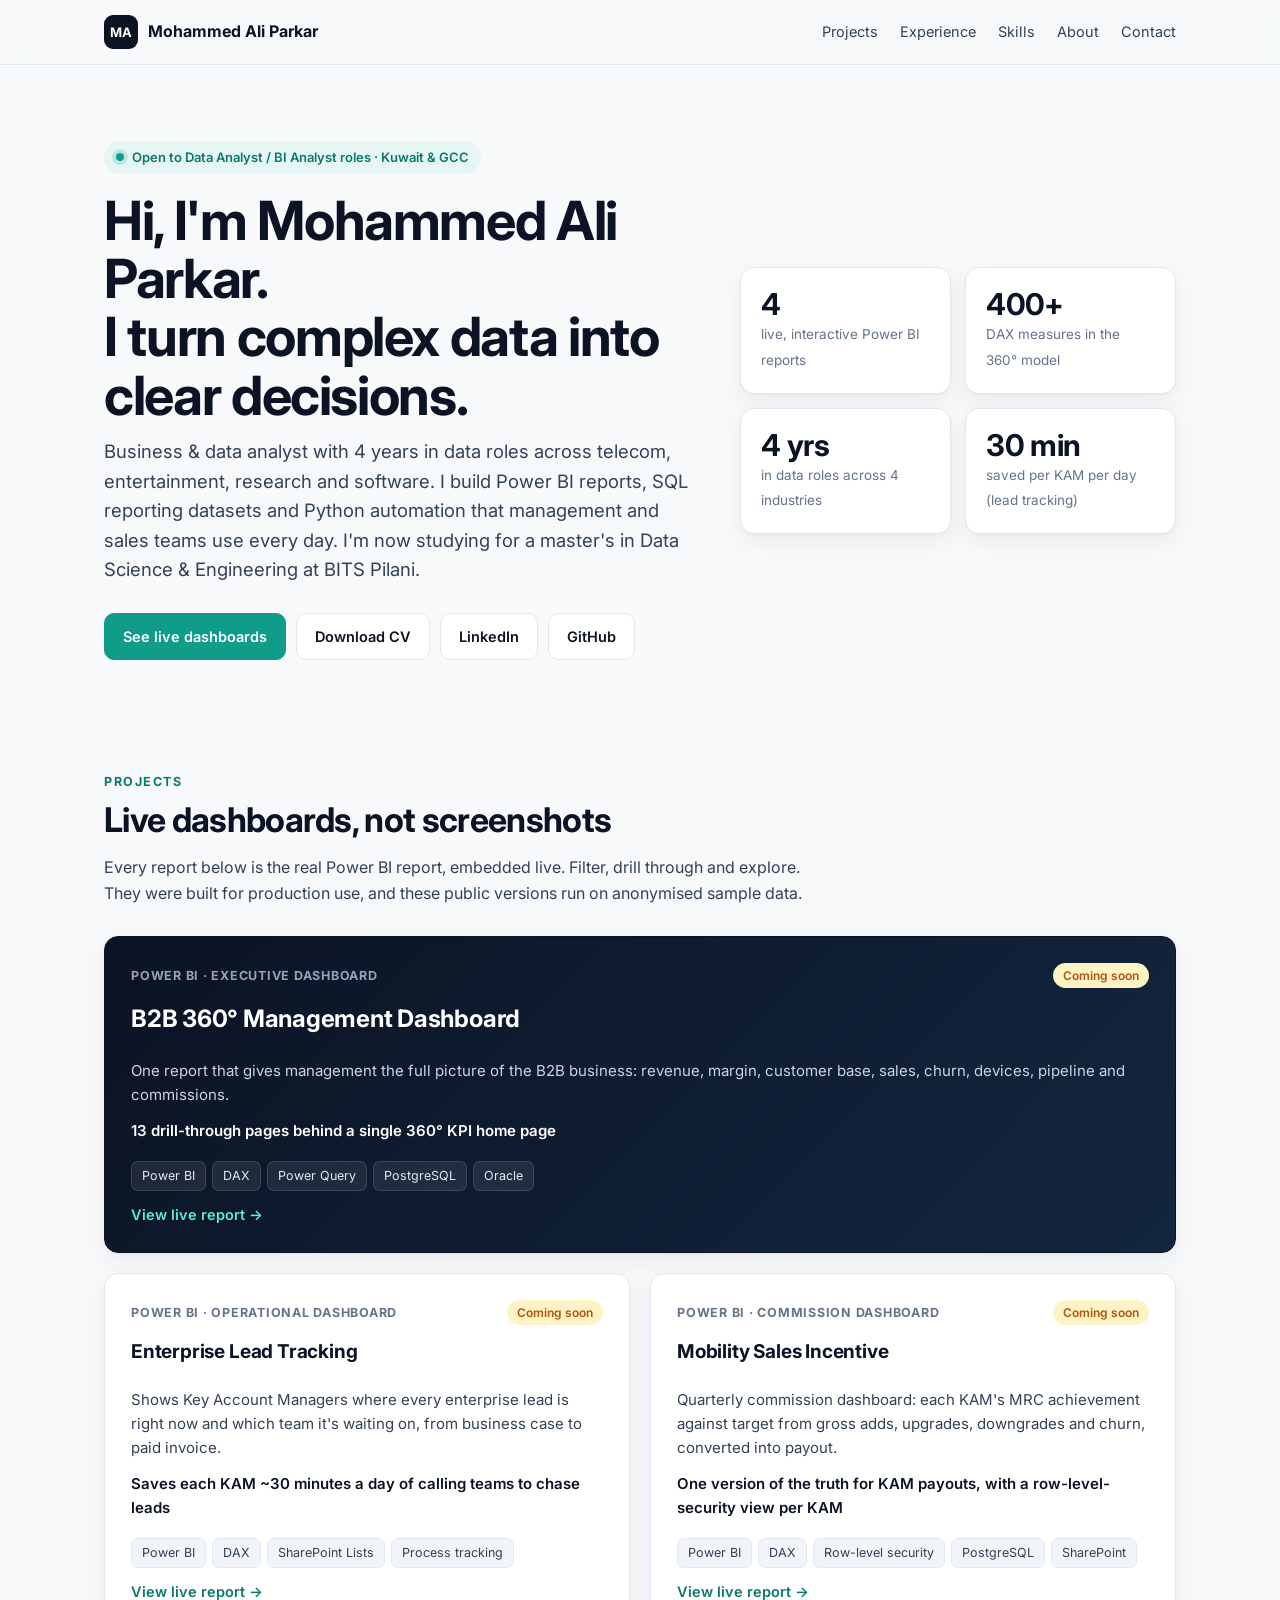
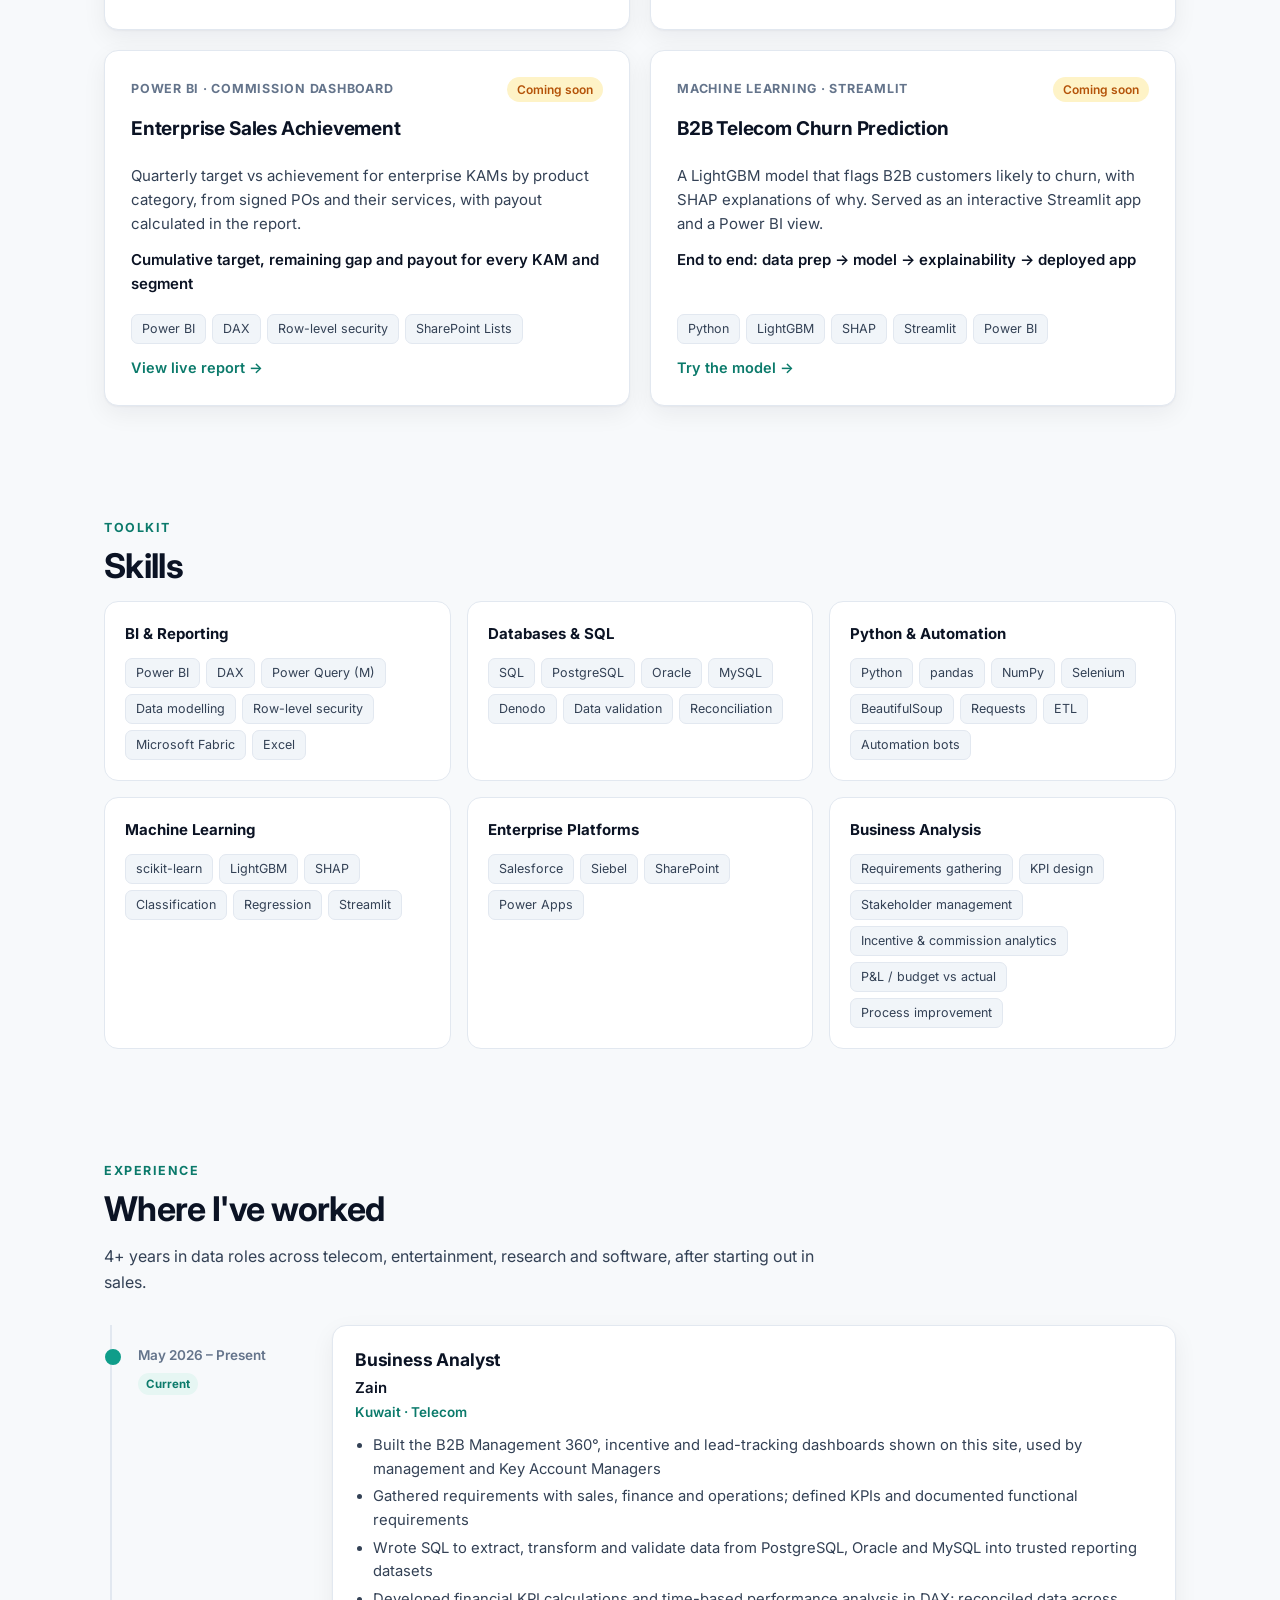
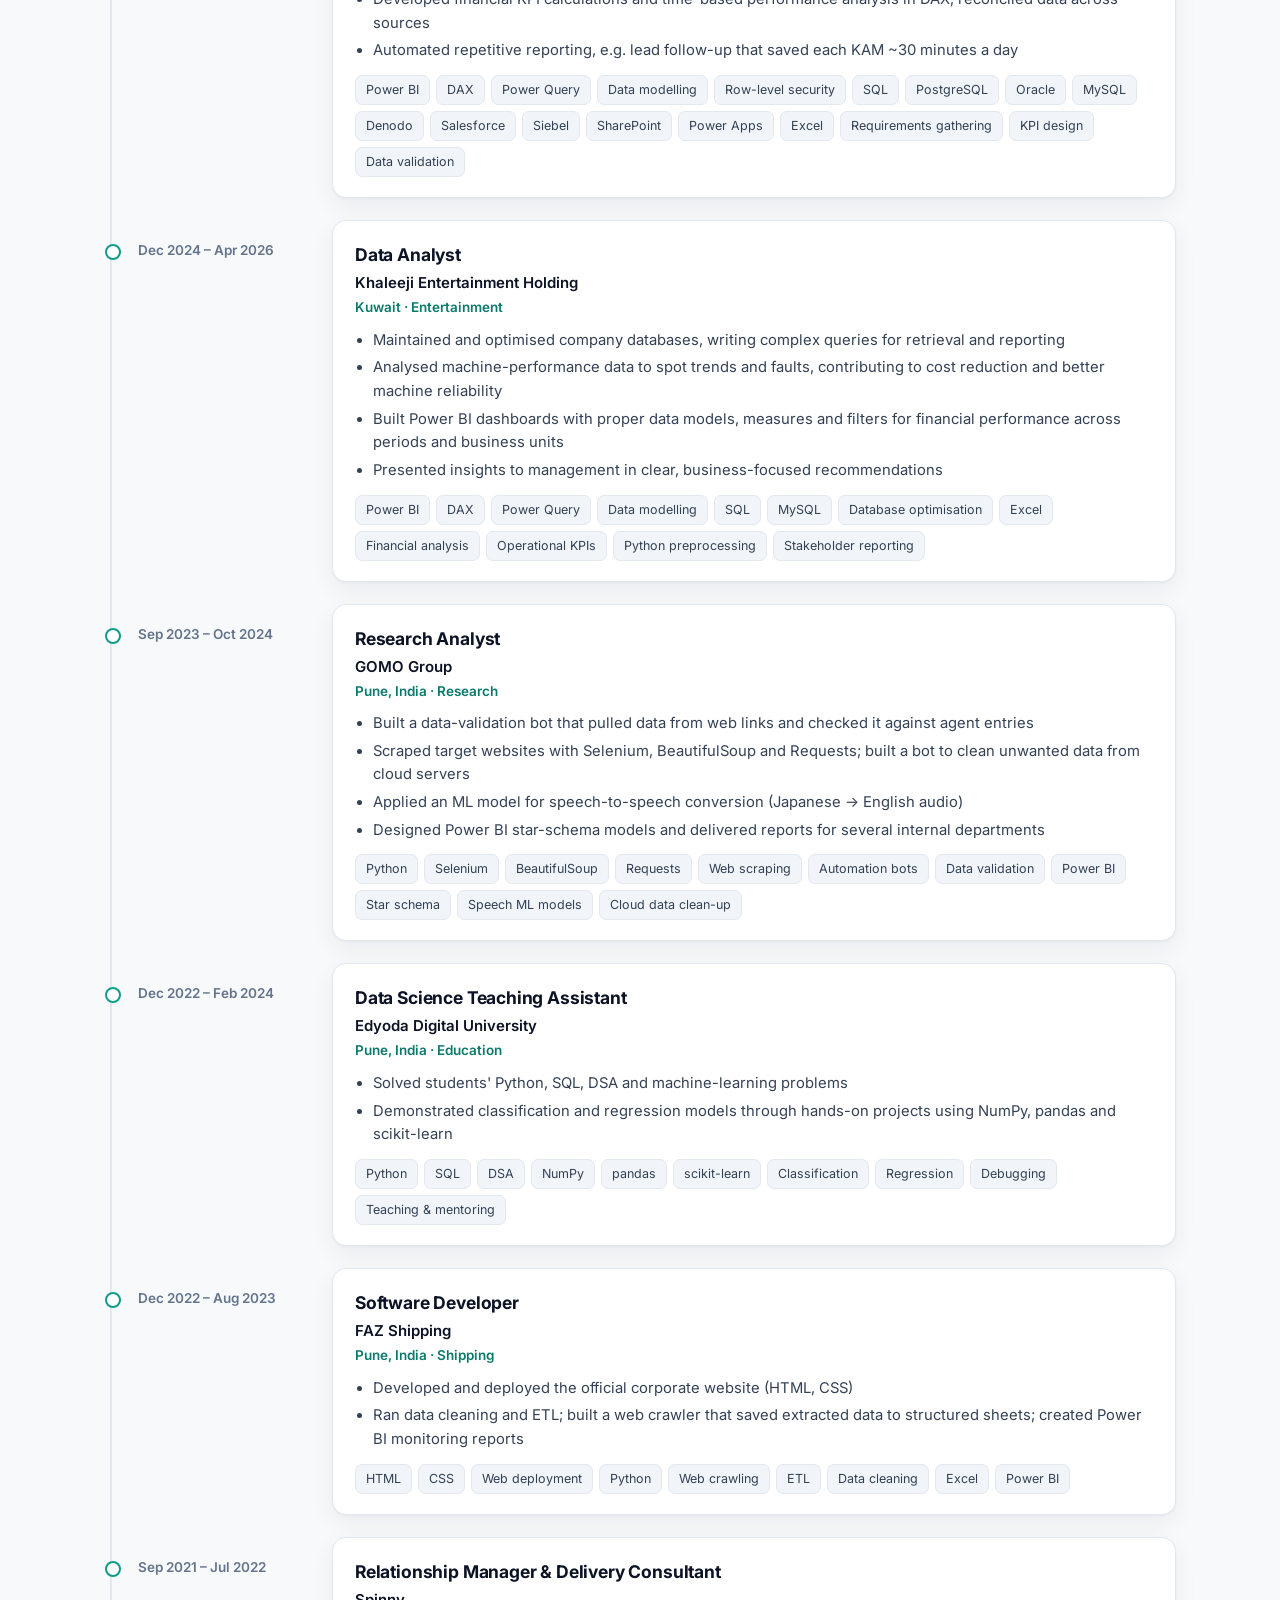
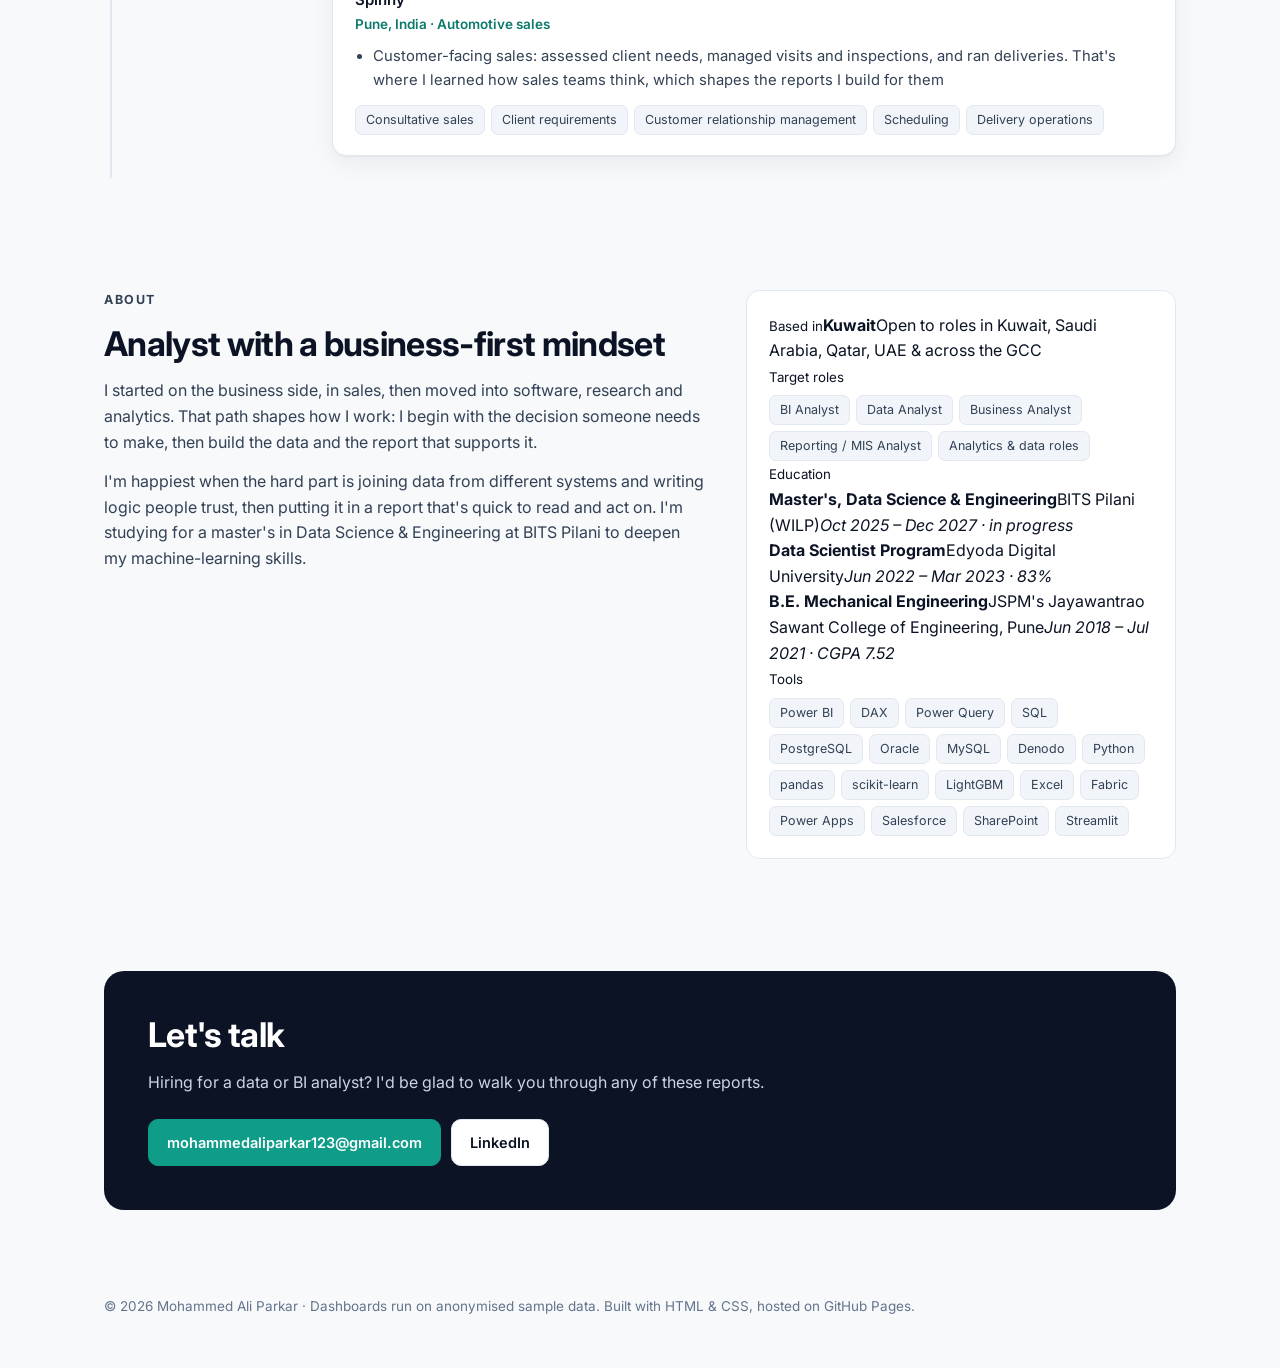
==== index.html @ c531064b "Add files via upload" ====
<!DOCTYPE html>
<html lang="en"><head><meta charset="utf-8"><meta name="viewport" content="width=device-width,initial-scale=1">
<title>Your Name · Data Analyst Portfolio</title><meta name="description" content="Data analyst portfolio: live Power BI dashboards and a machine-learning churn model.">
<link rel="preconnect" href="https://fonts.googleapis.com"><link rel="preconnect" href="https://fonts.gstatic.com" crossorigin><link href="https://fonts.googleapis.com/css2?family=Inter:wght@400;500;600;700;800&family=JetBrains+Mono:wght@400;500&display=swap" rel="stylesheet"><link rel="stylesheet" href="assets/style.css"></head><body>
<nav class="nav"><div class="wrap"><a class="brand" href="index.html"><span class="badge" data-initials></span><span data-name></span></a>
<div class="nav-links"><a href="index.html#projects" class="keep">Projects</a><a href="index.html#experience">Experience</a><a href="index.html#skills">Skills</a><a href="index.html#about">About</a><a href="index.html#contact" class="keep">Contact</a></div></div></nav>
<main>
<header class="hero"><div class="wrap hero-grid"><div>
<span class="open" data-open></span>
<h1>Hi, I'm <span data-name></span>.<br>I turn complex data into clear decisions.</h1>
<p class="lede">Business &amp; data analyst with 4 years in data roles across telecom, entertainment, research and software. I build Power BI reports, SQL reporting datasets and Python automation that management and sales teams use every day. I'm now studying for a master's in Data Science &amp; Engineering at BITS Pilani.</p>
<div class="cta"><a class="btn primary" href="#projects">See live dashboards</a><a class="btn" data-cv href="#" target="_blank" rel="noopener">Download CV</a><a class="btn" data-linkedin href="#" target="_blank" rel="noopener">LinkedIn</a><a class="btn" data-github href="#" target="_blank" rel="noopener">GitHub</a></div>
</div>
<div class="stats"><div class="stat"><b>4</b><span>live, interactive Power BI reports</span></div><div class="stat"><b>400+</b><span>DAX measures in the 360° model</span></div><div class="stat"><b>4 yrs</b><span>in data roles across 4 industries</span></div><div class="stat"><b>30 min</b><span>saved per KAM per day (lead tracking)</span></div></div>
</div></header>

<section id="projects"><div class="wrap"><p class="eyebrow">Projects</p><h2>Live dashboards, not screenshots</h2>
<p class="sub">Every report below is the real Power BI report, embedded live. Filter, drill through and explore. They were built for production use, and these public versions run on anonymised sample data.</p>
<div class="grid"><a class="card feature" href="projects/b2b-360.html"><div class="card-top"><span class="kind">Power BI · Executive dashboard</span><span class="pill" data-status="b2b-360"></span></div>
<h3>B2B 360° Management Dashboard</h3><p>One report that gives management the full picture of the B2B business: revenue, margin, customer base, sales, churn, devices, pipeline and commissions.</p><p class="outcome">13 drill-through pages behind a single 360° KPI home page</p>
<div class="chips"><span class="chip">Power BI</span><span class="chip">DAX</span><span class="chip">Power Query</span><span class="chip">PostgreSQL</span><span class="chip">Oracle</span></div><span class="go">View live report →</span></a><a class="card" href="projects/lead-tracking.html"><div class="card-top"><span class="kind">Power BI · Operational dashboard</span><span class="pill" data-status="lead-tracking"></span></div>
<h3>Enterprise Lead Tracking</h3><p>Shows Key Account Managers where every enterprise lead is right now and which team it&#x27;s waiting on, from business case to paid invoice.</p><p class="outcome">Saves each KAM ~30 minutes a day of calling teams to chase leads</p>
<div class="chips"><span class="chip">Power BI</span><span class="chip">DAX</span><span class="chip">SharePoint Lists</span><span class="chip">Process tracking</span></div><span class="go">View live report →</span></a><a class="card" href="projects/mobility-incentive.html"><div class="card-top"><span class="kind">Power BI · Commission dashboard</span><span class="pill" data-status="mobility-incentive"></span></div>
<h3>Mobility Sales Incentive</h3><p>Quarterly commission dashboard: each KAM&#x27;s MRC achievement against target from gross adds, upgrades, downgrades and churn, converted into payout.</p><p class="outcome">One version of the truth for KAM payouts, with a row-level-security view per KAM</p>
<div class="chips"><span class="chip">Power BI</span><span class="chip">DAX</span><span class="chip">Row-level security</span><span class="chip">PostgreSQL</span><span class="chip">SharePoint</span></div><span class="go">View live report →</span></a><a class="card" href="projects/enterprise-achievement.html"><div class="card-top"><span class="kind">Power BI · Commission dashboard</span><span class="pill" data-status="enterprise-achievement"></span></div>
<h3>Enterprise Sales Achievement</h3><p>Quarterly target vs achievement for enterprise KAMs by product category, from signed POs and their services, with payout calculated in the report.</p><p class="outcome">Cumulative target, remaining gap and payout for every KAM and segment</p>
<div class="chips"><span class="chip">Power BI</span><span class="chip">DAX</span><span class="chip">Row-level security</span><span class="chip">SharePoint Lists</span></div><span class="go">View live report →</span></a><a class="card" href="projects/churn-prediction.html"><div class="card-top"><span class="kind">Machine learning · Streamlit</span><span class="pill" data-status="churn"></span></div>
<h3>B2B Telecom Churn Prediction</h3><p>A LightGBM model that flags B2B customers likely to churn, with SHAP explanations of why. Served as an interactive Streamlit app and a Power BI view.</p><p class="outcome">End to end: data prep → model → explainability → deployed app</p>
<div class="chips"><span class="chip">Python</span><span class="chip">LightGBM</span><span class="chip">SHAP</span><span class="chip">Streamlit</span><span class="chip">Power BI</span></div><span class="go">Try the model →</span></a></div></div></section>

<section id="skills"><div class="wrap"><p class="eyebrow">Toolkit</p><h2>Skills</h2><div class="skillgrid"><div class="skill"><h4>BI &amp; Reporting</h4><div class="chips"><span class=chip>Power BI</span><span class=chip>DAX</span><span class=chip>Power Query (M)</span><span class=chip>Data modelling</span><span class=chip>Row-level security</span><span class=chip>Microsoft Fabric</span><span class=chip>Excel</span></div></div><div class="skill"><h4>Databases &amp; SQL</h4><div class="chips"><span class=chip>SQL</span><span class=chip>PostgreSQL</span><span class=chip>Oracle</span><span class=chip>MySQL</span><span class=chip>Denodo</span><span class=chip>Data validation</span><span class=chip>Reconciliation</span></div></div><div class="skill"><h4>Python &amp; Automation</h4><div class="chips"><span class=chip>Python</span><span class=chip>pandas</span><span class=chip>NumPy</span><span class=chip>Selenium</span><span class=chip>BeautifulSoup</span><span class=chip>Requests</span><span class=chip>ETL</span><span class=chip>Automation bots</span></div></div><div class="skill"><h4>Machine Learning</h4><div class="chips"><span class=chip>scikit-learn</span><span class=chip>LightGBM</span><span class=chip>SHAP</span><span class=chip>Classification</span><span class=chip>Regression</span><span class=chip>Streamlit</span></div></div><div class="skill"><h4>Enterprise Platforms</h4><div class="chips"><span class=chip>Salesforce</span><span class=chip>Siebel</span><span class=chip>SharePoint</span><span class=chip>Power Apps</span></div></div><div class="skill"><h4>Business Analysis</h4><div class="chips"><span class=chip>Requirements gathering</span><span class=chip>KPI design</span><span class=chip>Stakeholder management</span><span class=chip>Incentive &amp; commission analytics</span><span class=chip>P&amp;L / budget vs actual</span><span class=chip>Process improvement</span></div></div></div></div></section>

<section id="experience"><div class="wrap"><p class="eyebrow">Experience</p><h2>Where I've worked</h2><p class="sub">4+ years in data roles across telecom, entertainment, research and software, after starting out in sales.</p><div class="timeline"><div class="job current"><div class="when">May 2026 – Present<span class="now">Current</span></div><div class="jobcard"><h3>Business Analyst</h3><p class="co">Zain</p><p class="where">Kuwait · Telecom</p><ul><li>Built the B2B Management 360°, incentive and lead-tracking dashboards shown on this site, used by management and Key Account Managers</li><li>Gathered requirements with sales, finance and operations; defined KPIs and documented functional requirements</li><li>Wrote SQL to extract, transform and validate data from PostgreSQL, Oracle and MySQL into trusted reporting datasets</li><li>Developed financial KPI calculations and time-based performance analysis in DAX; reconciled data across sources</li><li>Automated repetitive reporting, e.g. lead follow-up that saved each KAM ~30 minutes a day</li></ul><div class="chips"><span class="chip">Power BI</span><span class="chip">DAX</span><span class="chip">Power Query</span><span class="chip">Data modelling</span><span class="chip">Row-level security</span><span class="chip">SQL</span><span class="chip">PostgreSQL</span><span class="chip">Oracle</span><span class="chip">MySQL</span><span class="chip">Denodo</span><span class="chip">Salesforce</span><span class="chip">Siebel</span><span class="chip">SharePoint</span><span class="chip">Power Apps</span><span class="chip">Excel</span><span class="chip">Requirements gathering</span><span class="chip">KPI design</span><span class="chip">Data validation</span></div></div></div><div class="job"><div class="when">Dec 2024 – Apr 2026</div><div class="jobcard"><h3>Data Analyst</h3><p class="co">Khaleeji Entertainment Holding</p><p class="where">Kuwait · Entertainment</p><ul><li>Maintained and optimised company databases, writing complex queries for retrieval and reporting</li><li>Analysed machine-performance data to spot trends and faults, contributing to cost reduction and better machine reliability</li><li>Built Power BI dashboards with proper data models, measures and filters for financial performance across periods and business units</li><li>Presented insights to management in clear, business-focused recommendations</li></ul><div class="chips"><span class="chip">Power BI</span><span class="chip">DAX</span><span class="chip">Power Query</span><span class="chip">Data modelling</span><span class="chip">SQL</span><span class="chip">MySQL</span><span class="chip">Database optimisation</span><span class="chip">Excel</span><span class="chip">Financial analysis</span><span class="chip">Operational KPIs</span><span class="chip">Python preprocessing</span><span class="chip">Stakeholder reporting</span></div></div></div><div class="job"><div class="when">Sep 2023 – Oct 2024</div><div class="jobcard"><h3>Research Analyst</h3><p class="co">GOMO Group</p><p class="where">Pune, India · Research</p><ul><li>Built a data-validation bot that pulled data from web links and checked it against agent entries</li><li>Scraped target websites with Selenium, BeautifulSoup and Requests; built a bot to clean unwanted data from cloud servers</li><li>Applied an ML model for speech-to-speech conversion (Japanese → English audio)</li><li>Designed Power BI star-schema models and delivered reports for several internal departments</li></ul><div class="chips"><span class="chip">Python</span><span class="chip">Selenium</span><span class="chip">BeautifulSoup</span><span class="chip">Requests</span><span class="chip">Web scraping</span><span class="chip">Automation bots</span><span class="chip">Data validation</span><span class="chip">Power BI</span><span class="chip">Star schema</span><span class="chip">Speech ML models</span><span class="chip">Cloud data clean-up</span></div></div></div><div class="job"><div class="when">Dec 2022 – Feb 2024</div><div class="jobcard"><h3>Data Science Teaching Assistant</h3><p class="co">Edyoda Digital University</p><p class="where">Pune, India · Education</p><ul><li>Solved students' Python, SQL, DSA and machine-learning problems</li><li>Demonstrated classification and regression models through hands-on projects using NumPy, pandas and scikit-learn</li></ul><div class="chips"><span class="chip">Python</span><span class="chip">SQL</span><span class="chip">DSA</span><span class="chip">NumPy</span><span class="chip">pandas</span><span class="chip">scikit-learn</span><span class="chip">Classification</span><span class="chip">Regression</span><span class="chip">Debugging</span><span class="chip">Teaching &amp; mentoring</span></div></div></div><div class="job"><div class="when">Dec 2022 – Aug 2023</div><div class="jobcard"><h3>Software Developer</h3><p class="co">FAZ Shipping</p><p class="where">Pune, India · Shipping</p><ul><li>Developed and deployed the official corporate website (HTML, CSS)</li><li>Ran data cleaning and ETL; built a web crawler that saved extracted data to structured sheets; created Power BI monitoring reports</li></ul><div class="chips"><span class="chip">HTML</span><span class="chip">CSS</span><span class="chip">Web deployment</span><span class="chip">Python</span><span class="chip">Web crawling</span><span class="chip">ETL</span><span class="chip">Data cleaning</span><span class="chip">Excel</span><span class="chip">Power BI</span></div></div></div><div class="job"><div class="when">Sep 2021 – Jul 2022</div><div class="jobcard"><h3>Relationship Manager & Delivery Consultant</h3><p class="co">Spinny</p><p class="where">Pune, India · Automotive sales</p><ul><li>Customer-facing sales: assessed client needs, managed visits and inspections, and ran deliveries. That's where I learned how sales teams think, which shapes the reports I build for them</li></ul><div class="chips"><span class="chip">Consultative sales</span><span class="chip">Client requirements</span><span class="chip">Customer relationship management</span><span class="chip">Scheduling</span><span class="chip">Delivery operations</span></div></div></div></div></div></section>

<section id="about"><div class="wrap about"><div><p class="eyebrow">About</p><h2>Analyst with a business-first mindset</h2>
<p>I started on the business side, in sales, then moved into software, research and analytics. That path shapes how I work: I begin with the decision someone needs to make, then build the data and the report that supports it.</p>
<p>I'm happiest when the hard part is joining data from different systems and writing logic people trust, then putting it in a report that's quick to read and act on. I'm studying for a master's in Data Science &amp; Engineering at BITS Pilani to deepen my machine-learning skills.</p></div>
<div class="facts">
<div class="fact"><small>Based in</small><b data-location></b><span>Open to roles in Kuwait, Saudi Arabia, Qatar, UAE &amp; across the GCC</span></div>
<div class="fact"><small>Target roles</small><div class="chips"><span class="chip strong">BI Analyst</span><span class="chip strong">Data Analyst</span><span class="chip strong">Business Analyst</span><span class="chip">Reporting / MIS Analyst</span><span class="chip">Analytics &amp; data roles</span></div></div>
<div class="fact"><small>Education</small>
<div class="edu"><b>Master's, Data Science &amp; Engineering</b><span>BITS Pilani (WILP)</span><em>Oct 2025 – Dec 2027 · in progress</em></div>
<div class="edu"><b>Data Scientist Program</b><span>Edyoda Digital University</span><em>Jun 2022 – Mar 2023 · 83%</em></div>
<div class="edu"><b>B.E. Mechanical Engineering</b><span>JSPM's Jayawantrao Sawant College of Engineering, Pune</span><em>Jun 2018 – Jul 2021 · CGPA 7.52</em></div></div>
<div class="fact"><small>Tools</small><div class="chips"><span class="chip">Power BI</span><span class="chip">DAX</span><span class="chip">Power Query</span><span class="chip">SQL</span><span class="chip">PostgreSQL</span><span class="chip">Oracle</span><span class="chip">MySQL</span><span class="chip">Denodo</span><span class="chip">Python</span><span class="chip">pandas</span><span class="chip">scikit-learn</span><span class="chip">LightGBM</span><span class="chip">Excel</span><span class="chip">Fabric</span><span class="chip">Power Apps</span><span class="chip">Salesforce</span><span class="chip">SharePoint</span><span class="chip">Streamlit</span></div></div>
</div></div></section>

<section id="contact"><div class="wrap"><div class="contact"><div><h2>Let's talk</h2><p>Hiring for a data or BI analyst? I'd be glad to walk you through any of these reports.</p></div>
<div class="cta"><a class="btn primary" data-email href="#"><span data-email-text></span></a><a class="btn" data-linkedin href="#" target="_blank" rel="noopener">LinkedIn</a></div></div></div></section>
</main><footer><div class="wrap">© <span data-year></span> <span data-name></span> · Dashboards run on anonymised sample data. Built with HTML &amp; CSS, hosted on GitHub Pages.</div></footer>
<script src="assets/config.js"></script><script src="assets/site.js"></script></body></html>
---- assets/style.css ----
:root{
  --ink:#0B1324; --ink-2:#334155; --muted:#64748B; --line:#E2E8F0; --bg:#F7F9FB; --card:#FFFFFF;
  --accent:#0F9D8A; --accent-2:#0B7A6B; --accent-soft:#E6F6F3; --amber:#B45309; --amber-soft:#FEF3C7;
  --radius:14px; --shadow:0 1px 2px rgba(15,23,42,.04),0 8px 24px rgba(15,23,42,.06);
  --mono:"JetBrains Mono",ui-monospace,SFMono-Regular,Menlo,monospace;
}
*{box-sizing:border-box}
html{scroll-behavior:smooth}
body{margin:0;font-family:"Inter",system-ui,-apple-system,Segoe UI,Roboto,sans-serif;color:var(--ink);background:var(--bg);line-height:1.6;-webkit-font-smoothing:antialiased}
a{color:var(--accent-2);text-decoration:none}
a:hover{text-decoration:underline}
.wrap{max-width:1120px;margin:0 auto;padding:0 24px}
/* nav */
.nav{position:sticky;top:0;z-index:20;background:rgba(247,249,251,.85);backdrop-filter:blur(10px);border-bottom:1px solid var(--line)}
.nav .wrap{display:flex;align-items:center;justify-content:space-between;height:64px}
.brand{display:flex;align-items:center;gap:10px;font-weight:700;color:var(--ink)}
.brand:hover{text-decoration:none}
.badge{width:34px;height:34px;border-radius:9px;background:var(--ink);color:#fff;display:grid;place-items:center;font-size:13px;font-weight:700;letter-spacing:.5px}
.nav-links{display:flex;gap:22px;font-size:14.5px}
.nav-links a{color:var(--ink-2)}
@media(max-width:640px){.nav-links a:not(.keep){display:none}}
/* buttons */
.btn{display:inline-flex;align-items:center;gap:8px;padding:11px 18px;border-radius:10px;font-weight:600;font-size:14.5px;border:1px solid var(--line);background:#fff;color:var(--ink);transition:.15s}
.btn:hover{text-decoration:none;border-color:#CBD5E1;transform:translateY(-1px)}
.btn.primary{background:var(--accent);border-color:var(--accent);color:#fff}
.btn.primary:hover{background:var(--accent-2)}
.btn svg{width:16px;height:16px}
/* hero */
.hero{padding:76px 0 56px}
.hero-grid{display:grid;grid-template-columns:1.35fr 1fr;gap:48px;align-items:center}
@media(max-width:900px){.hero-grid{grid-template-columns:1fr}}
.open{display:inline-flex;align-items:center;gap:8px;font-size:13px;font-weight:600;color:var(--accent-2);background:var(--accent-soft);padding:6px 12px;border-radius:999px}
.open::before{content:"";width:8px;height:8px;border-radius:50%;background:var(--accent);box-shadow:0 0 0 4px rgba(15,157,138,.18)}
h1{font-size:clamp(36px,5vw,54px);line-height:1.08;letter-spacing:-.025em;margin:18px 0 12px}
.lede{font-size:18.5px;color:var(--ink-2);max-width:600px;margin:0 0 28px}
.cta{display:flex;flex-wrap:wrap;gap:10px}
.stats{display:grid;grid-template-columns:1fr 1fr;gap:14px}
.stat{background:var(--card);border:1px solid var(--line);border-radius:var(--radius);padding:20px;box-shadow:var(--shadow)}
.stat b{display:block;font-size:30px;letter-spacing:-.02em;line-height:1.1}
.stat span{font-size:13.5px;color:var(--muted)}
/* sections */
section{padding:56px 0}
.eyebrow{font-size:12.5px;font-weight:700;letter-spacing:.12em;text-transform:uppercase;color:var(--accent-2);margin:0 0 8px}
h2{font-size:clamp(26px,3.2vw,34px);letter-spacing:-.02em;line-height:1.2;margin:0 0 14px}
h3{font-size:19px;margin:0 0 8px;letter-spacing:-.01em}
.sub{color:var(--ink-2);max-width:720px;margin:0 0 30px}
/* project cards */
.grid{display:grid;grid-template-columns:repeat(2,1fr);gap:20px}
@media(max-width:820px){.grid{grid-template-columns:1fr}}
.card{background:var(--card);border:1px solid var(--line);border-radius:var(--radius);padding:26px;box-shadow:var(--shadow);display:flex;flex-direction:column;gap:12px;transition:.18s;color:inherit}
.card:hover{text-decoration:none;transform:translateY(-3px);border-color:#CBD5E1}
.card.feature{grid-column:1/-1;background:linear-gradient(135deg,#0B1324 0%,#13263F 100%);color:#E2E8F0;border-color:#0B1324}
.card.feature h3{font-size:24px;color:#fff}
.card.feature p{color:#CBD5E1}
.card.feature .chip{background:rgba(255,255,255,.08);color:#E2E8F0;border-color:rgba(255,255,255,.12)}
.card.feature .go{color:#5EEAD4}
.card-top{display:flex;justify-content:space-between;align-items:center;gap:10px}
.kind{font-size:12.5px;font-weight:700;letter-spacing:.06em;text-transform:uppercase;color:var(--muted)}
.card.feature .kind{color:#94A3B8}
.pill{font-size:12px;font-weight:600;padding:3px 10px;border-radius:999px}
.pill.is-live{background:var(--accent-soft);color:var(--accent-2)}
.pill.is-soon{background:var(--amber-soft);color:var(--amber)}
.card p{margin:0;color:var(--ink-2);font-size:15px}
.outcome{font-weight:600;color:var(--ink)!important}
.card.feature .outcome{color:#fff!important}
.chips{display:flex;flex-wrap:wrap;gap:6px;margin-top:auto;padding-top:6px}
.chip{font-size:12.5px;padding:4px 10px;border-radius:7px;background:#F1F5F9;border:1px solid var(--line);color:var(--ink-2)}
.go{font-weight:600;font-size:14.5px;color:var(--accent-2)}
/* skills */
.skills{display:grid;grid-template-columns:repeat(4,1fr);gap:16px}
@media(max-width:900px){.skills{grid-template-columns:repeat(2,1fr)}}
@media(max-width:520px){.skills{grid-template-columns:1fr}}
.skill{background:var(--card);border:1px solid var(--line);border-radius:var(--radius);padding:20px}
.skill h4{margin:0 0 10px;font-size:15px}
.skill ul{margin:0;padding:0;list-style:none;color:var(--ink-2);font-size:14.5px}
.skill li{padding:3px 0}
/* about */
.about{display:grid;grid-template-columns:1.4fr 1fr;gap:40px}
@media(max-width:820px){.about{grid-template-columns:1fr}}
.about p{color:var(--ink-2);margin:0 0 14px}
.facts{background:var(--card);border:1px solid var(--line);border-radius:var(--radius);padding:22px}
.facts dl{margin:0;display:grid;grid-template-columns:auto 1fr;gap:10px 16px;font-size:14.5px}
.facts dt{color:var(--muted)}
.facts dd{margin:0;font-weight:500}
/* contact */
.contact{background:var(--ink);color:#E2E8F0;border-radius:20px;padding:44px;display:flex;justify-content:space-between;align-items:center;gap:24px;flex-wrap:wrap}
.contact h2{color:#fff}
.contact p{color:#CBD5E1;margin:0}
footer{padding:30px 0 50px;color:var(--muted);font-size:13.5px}
/* project page */
.crumb{font-size:14px;color:var(--muted);margin:34px 0 0}
.phead{padding:18px 0 26px}
.phead h1{font-size:clamp(30px,4.2vw,44px);margin:10px 0 12px}
.meta{display:grid;grid-template-columns:repeat(4,1fr);gap:12px;margin:22px 0 0}
@media(max-width:820px){.meta{grid-template-columns:repeat(2,1fr)}}
.meta div{background:var(--card);border:1px solid var(--line);border-radius:12px;padding:14px 16px}
.meta small{display:block;color:var(--muted);font-size:12.5px;font-weight:600;letter-spacing:.04em;text-transform:uppercase}
.meta b{font-size:15px;font-weight:600}
.embed-bar{display:flex;justify-content:space-between;align-items:center;margin:8px 0 12px;gap:12px;flex-wrap:wrap}
.embed-bar span{font-size:14px;color:var(--muted)}
.embed{position:relative;width:100%;padding-top:calc(56.25% + 36px);background:#fff;border:1px solid var(--line);border-radius:var(--radius);overflow:hidden;box-shadow:var(--shadow)}
.embed.tall{padding-top:75%}
.embed iframe{position:absolute;inset:0;width:100%;height:100%;border:0}
.embed .soon{position:absolute;inset:0;display:grid;place-items:center;text-align:center;padding:24px;background:repeating-linear-gradient(45deg,#F8FAFC,#F8FAFC 12px,#F1F5F9 12px,#F1F5F9 24px);color:var(--muted)}
.embed .soon b{display:block;color:var(--ink);font-size:18px;margin-bottom:4px}
.two{display:grid;grid-template-columns:1fr 1fr;gap:20px}
@media(max-width:820px){.two{grid-template-columns:1fr}}
.panel{background:var(--card);border:1px solid var(--line);border-radius:var(--radius);padding:24px}
.panel p,.panel li{color:var(--ink-2);font-size:15px}
.panel ul{padding-left:18px;margin:0}
.panel li{margin:5px 0}
.pages{display:grid;grid-template-columns:repeat(3,1fr);gap:12px}
@media(max-width:820px){.pages{grid-template-columns:1fr 1fr}}
@media(max-width:520px){.pages{grid-template-columns:1fr}}
.page{background:var(--card);border:1px solid var(--line);border-radius:12px;padding:16px}
.page b{display:block;font-size:15px;margin-bottom:3px}
.page span{font-size:14px;color:var(--ink-2)}
.flow{display:flex;flex-wrap:wrap;align-items:center;gap:8px;margin:8px 0 0}
.flow span{background:var(--accent-soft);color:var(--accent-2);font-weight:600;font-size:13.5px;padding:7px 12px;border-radius:9px}
.flow i{color:var(--muted);font-style:normal}
pre{background:#0B1324;color:#E2E8F0;border-radius:12px;padding:18px 20px;overflow:auto;font:13px/1.6 var(--mono);margin:0}
pre .k{color:#5EEAD4}
pre .c{color:#64748B}
pre .s{color:#FCD34D}
.code-title{font-size:13.5px;font-weight:600;color:var(--muted);margin:0 0 8px}
.note{display:flex;gap:12px;background:var(--amber-soft);border:1px solid #FDE68A;color:#78350F;border-radius:12px;padding:14px 16px;font-size:14.5px}
.next{display:flex;justify-content:space-between;gap:16px;margin:50px 0 0;flex-wrap:wrap}
.two>*,.grid>*{min-width:0}
.pill{white-space:nowrap}
/* experience timeline */
.timeline{display:flex;flex-direction:column;gap:0;border-left:2px solid var(--line);margin-left:6px}
.job{display:grid;grid-template-columns:170px 1fr;gap:24px;padding:0 0 26px 26px;position:relative}
.job::before{content:"";position:absolute;left:-7px;top:6px;width:12px;height:12px;border-radius:50%;background:#fff;border:2px solid var(--accent)}
.job:first-child::before{background:var(--accent)}
.job .when{font-size:13.5px;font-weight:600;color:var(--muted);padding-top:2px}
.job h3{font-size:17px;margin:0}
.job .where{font-size:13.5px;color:var(--accent-2);font-weight:600;margin:2px 0 6px}
.job p{margin:0;color:var(--ink-2);font-size:15px}
@media(max-width:700px){.job{grid-template-columns:1fr;gap:4px}}
/* v3: skills chips + refined experience */
.skillgrid{display:grid;grid-template-columns:repeat(3,1fr);gap:16px}
@media(max-width:900px){.skillgrid{grid-template-columns:1fr 1fr}}
@media(max-width:560px){.skillgrid{grid-template-columns:1fr}}
.skillgrid .skill h4{margin:0 0 12px}
.skillgrid .chips{padding-top:0}
.job{padding-bottom:22px}
.jobcard{background:var(--card);border:1px solid var(--line);border-radius:var(--radius);padding:20px 22px;box-shadow:var(--shadow)}
.jobcard h3{font-size:17.5px}
.jobcard .co{margin:2px 0 0;font-weight:600;color:var(--ink)}
.jobcard .where{margin:2px 0 10px}
.jobcard ul{margin:0;padding-left:18px;color:var(--ink-2);font-size:14.8px}
.jobcard li{margin:4px 0}
.jobcard .chips{margin-top:12px;padding-top:0}
.job::before{top:24px}
.job .when{padding-top:20px;display:flex;flex-direction:column;gap:6px;align-items:flex-start}
.now{font-size:11.5px;font-weight:700;color:var(--accent-2);background:var(--accent-soft);padding:2px 8px;border-radius:999px}
@media(max-width:700px){.job .when{padding-top:0;flex-direction:row;align-items:center}}
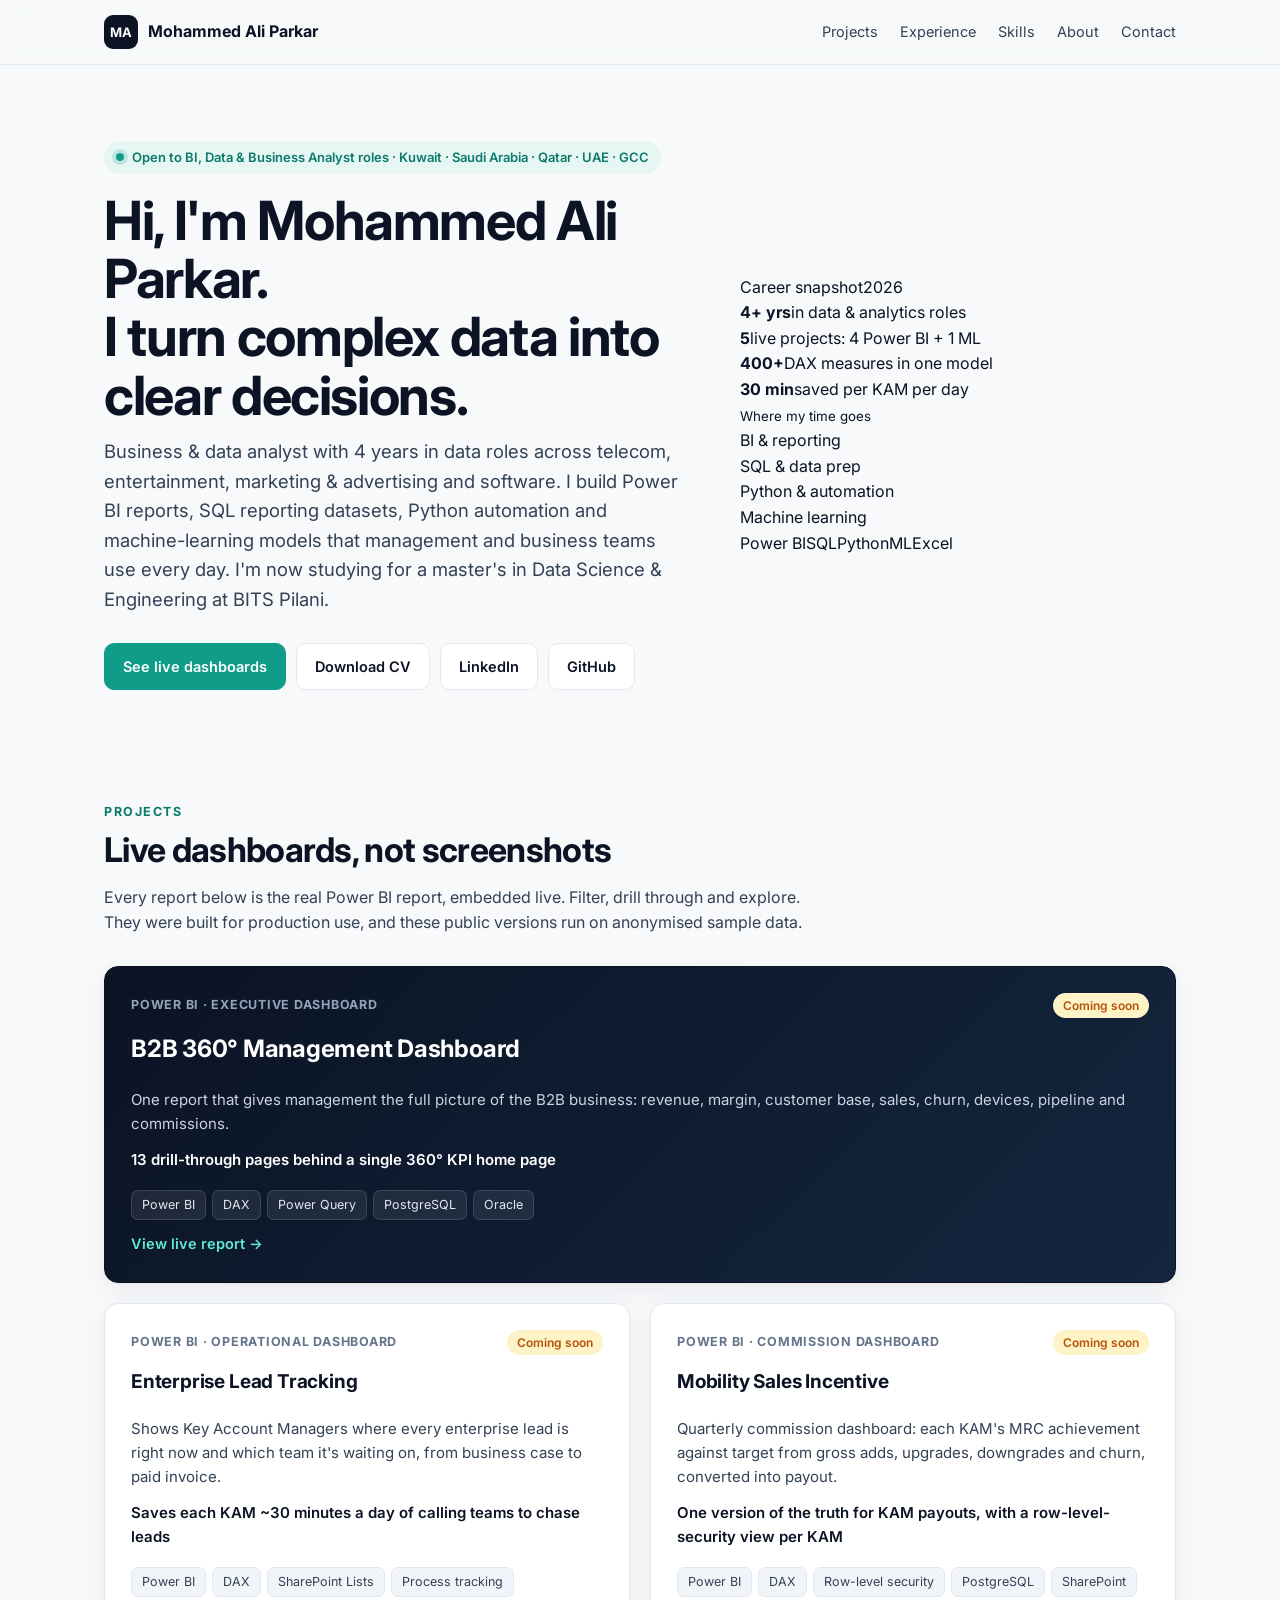
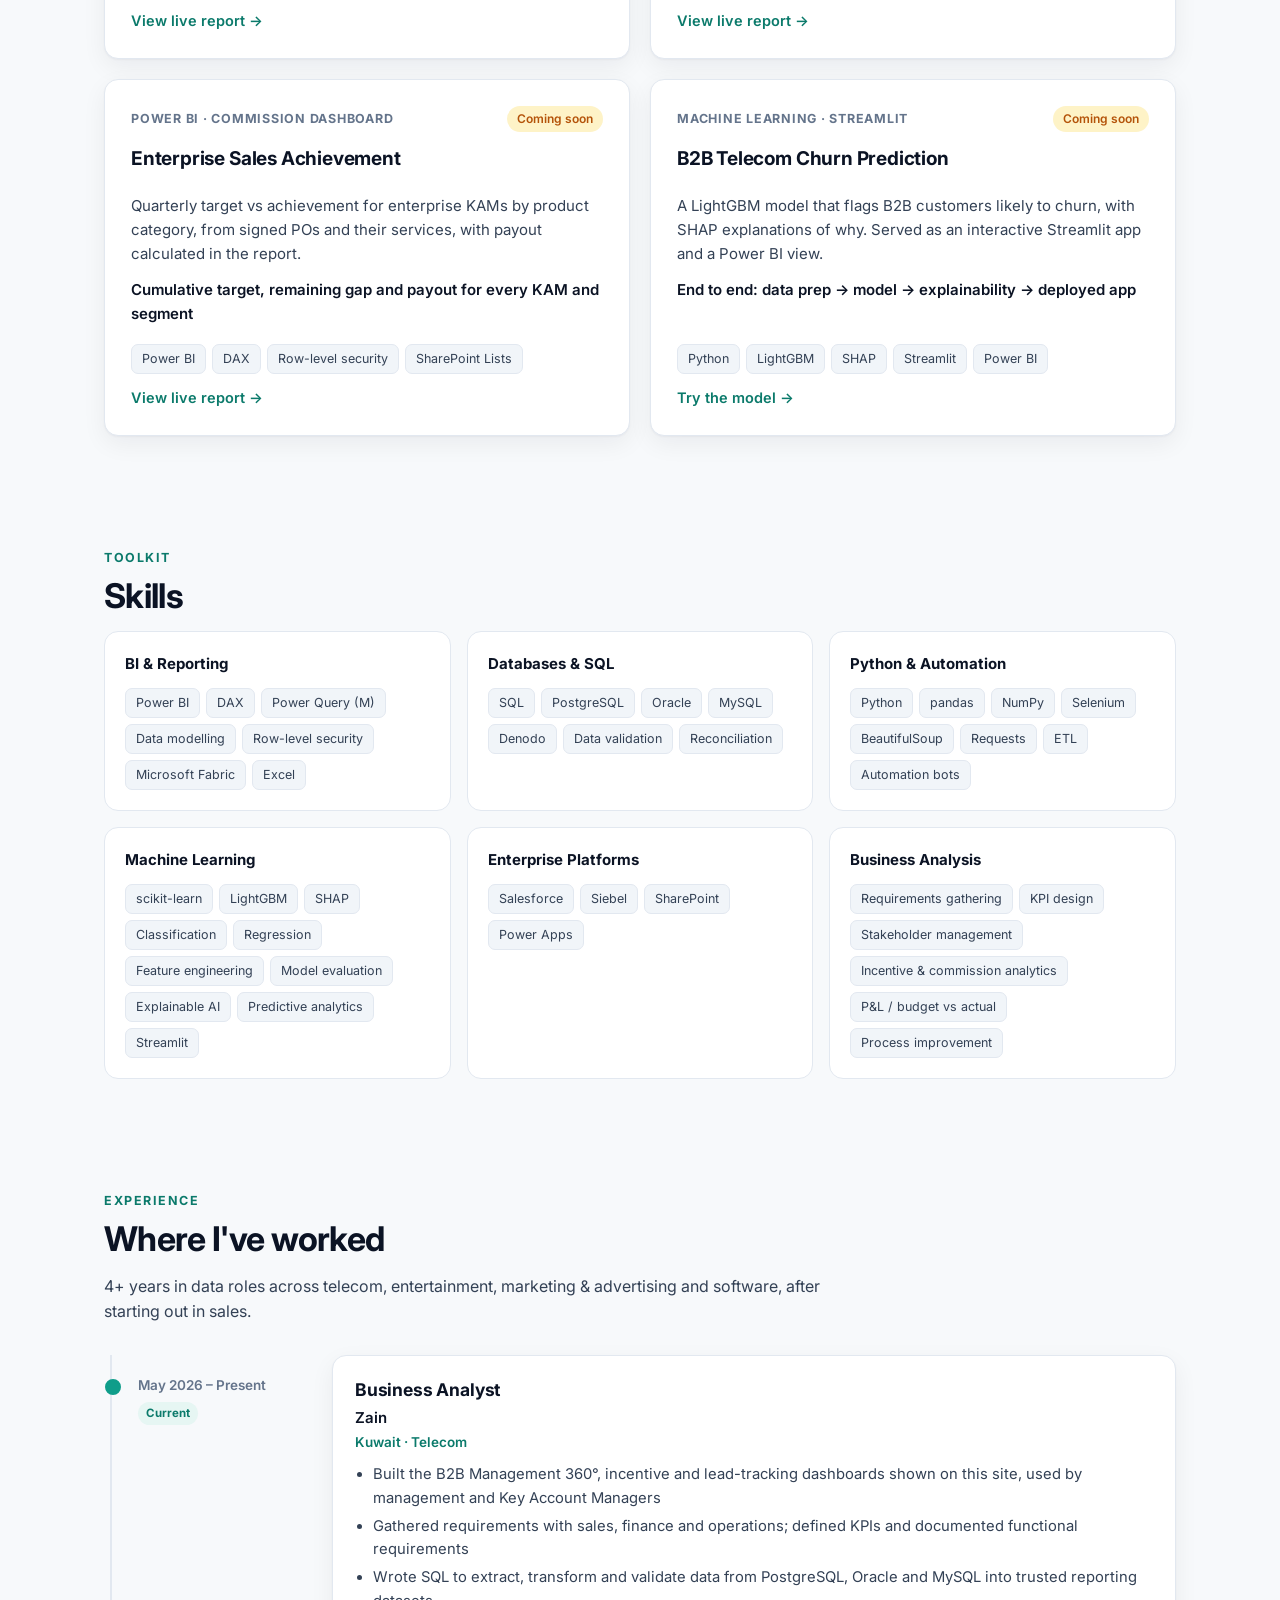
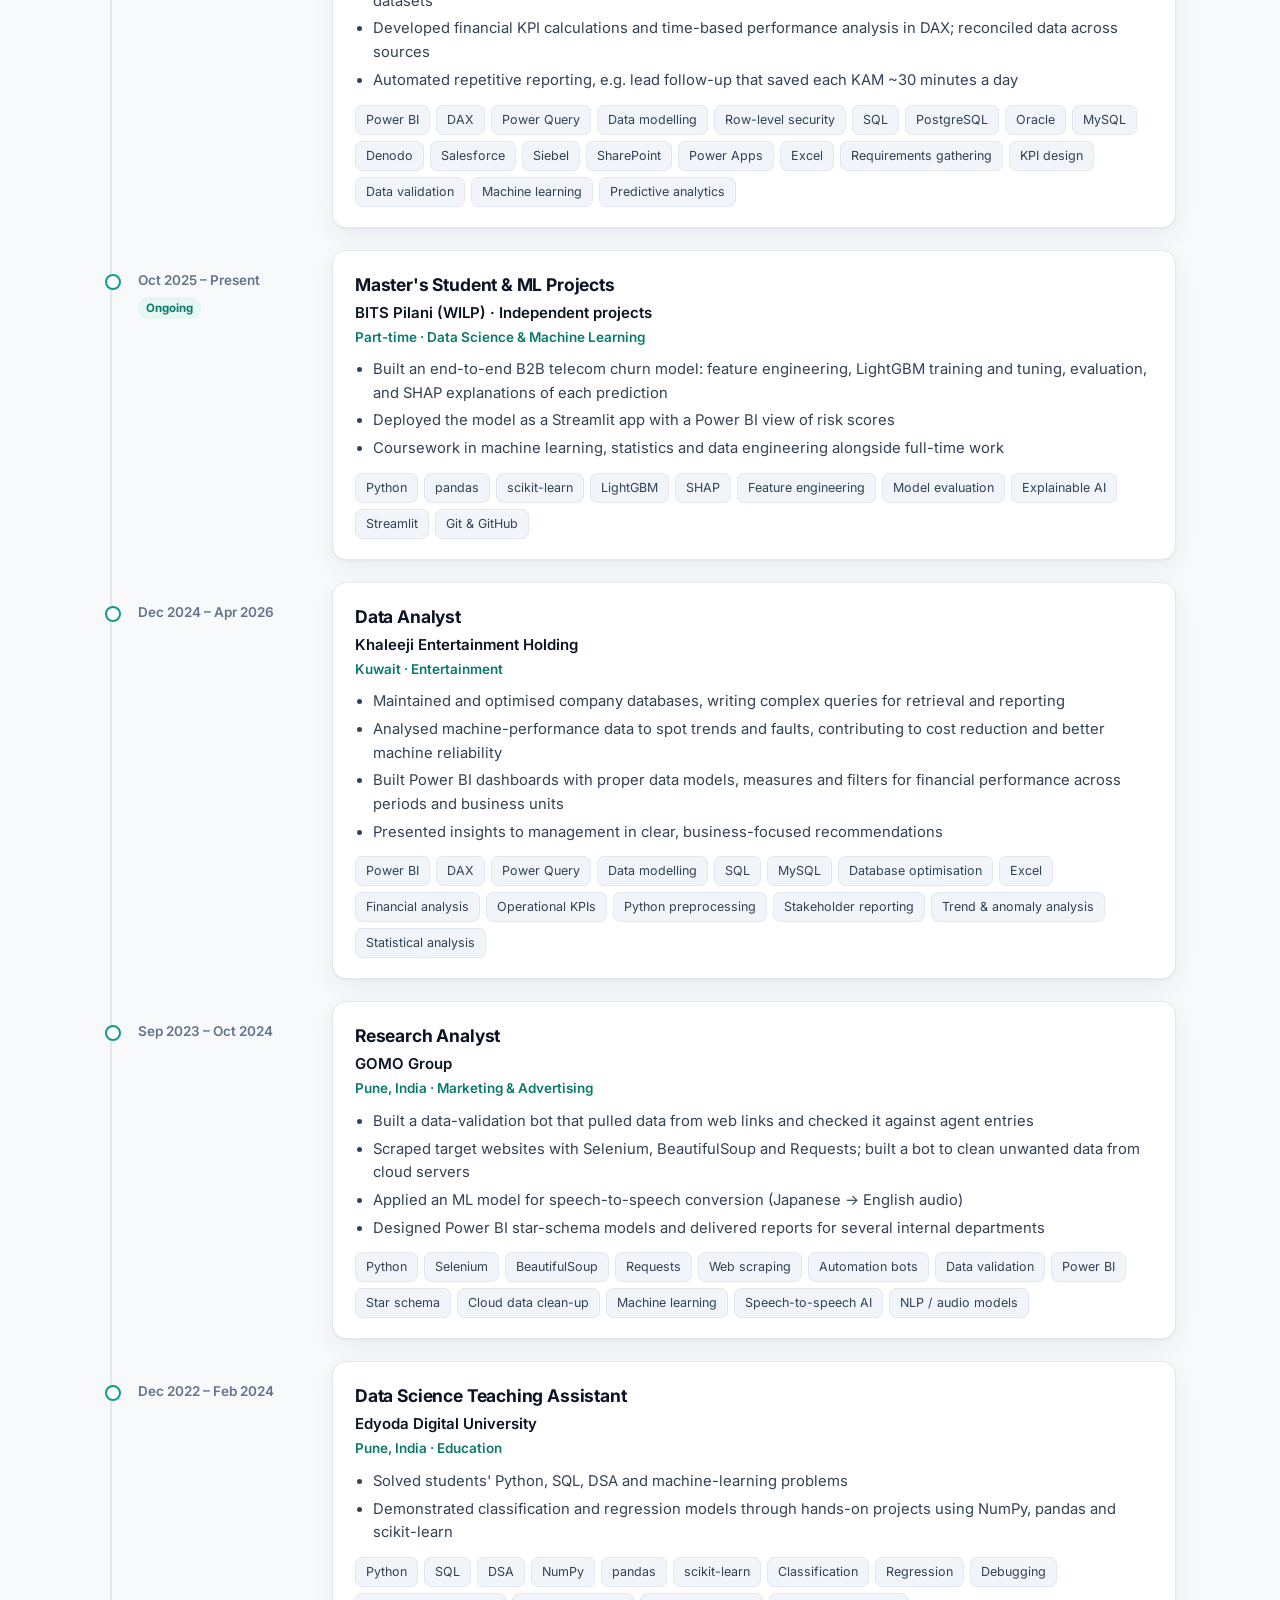
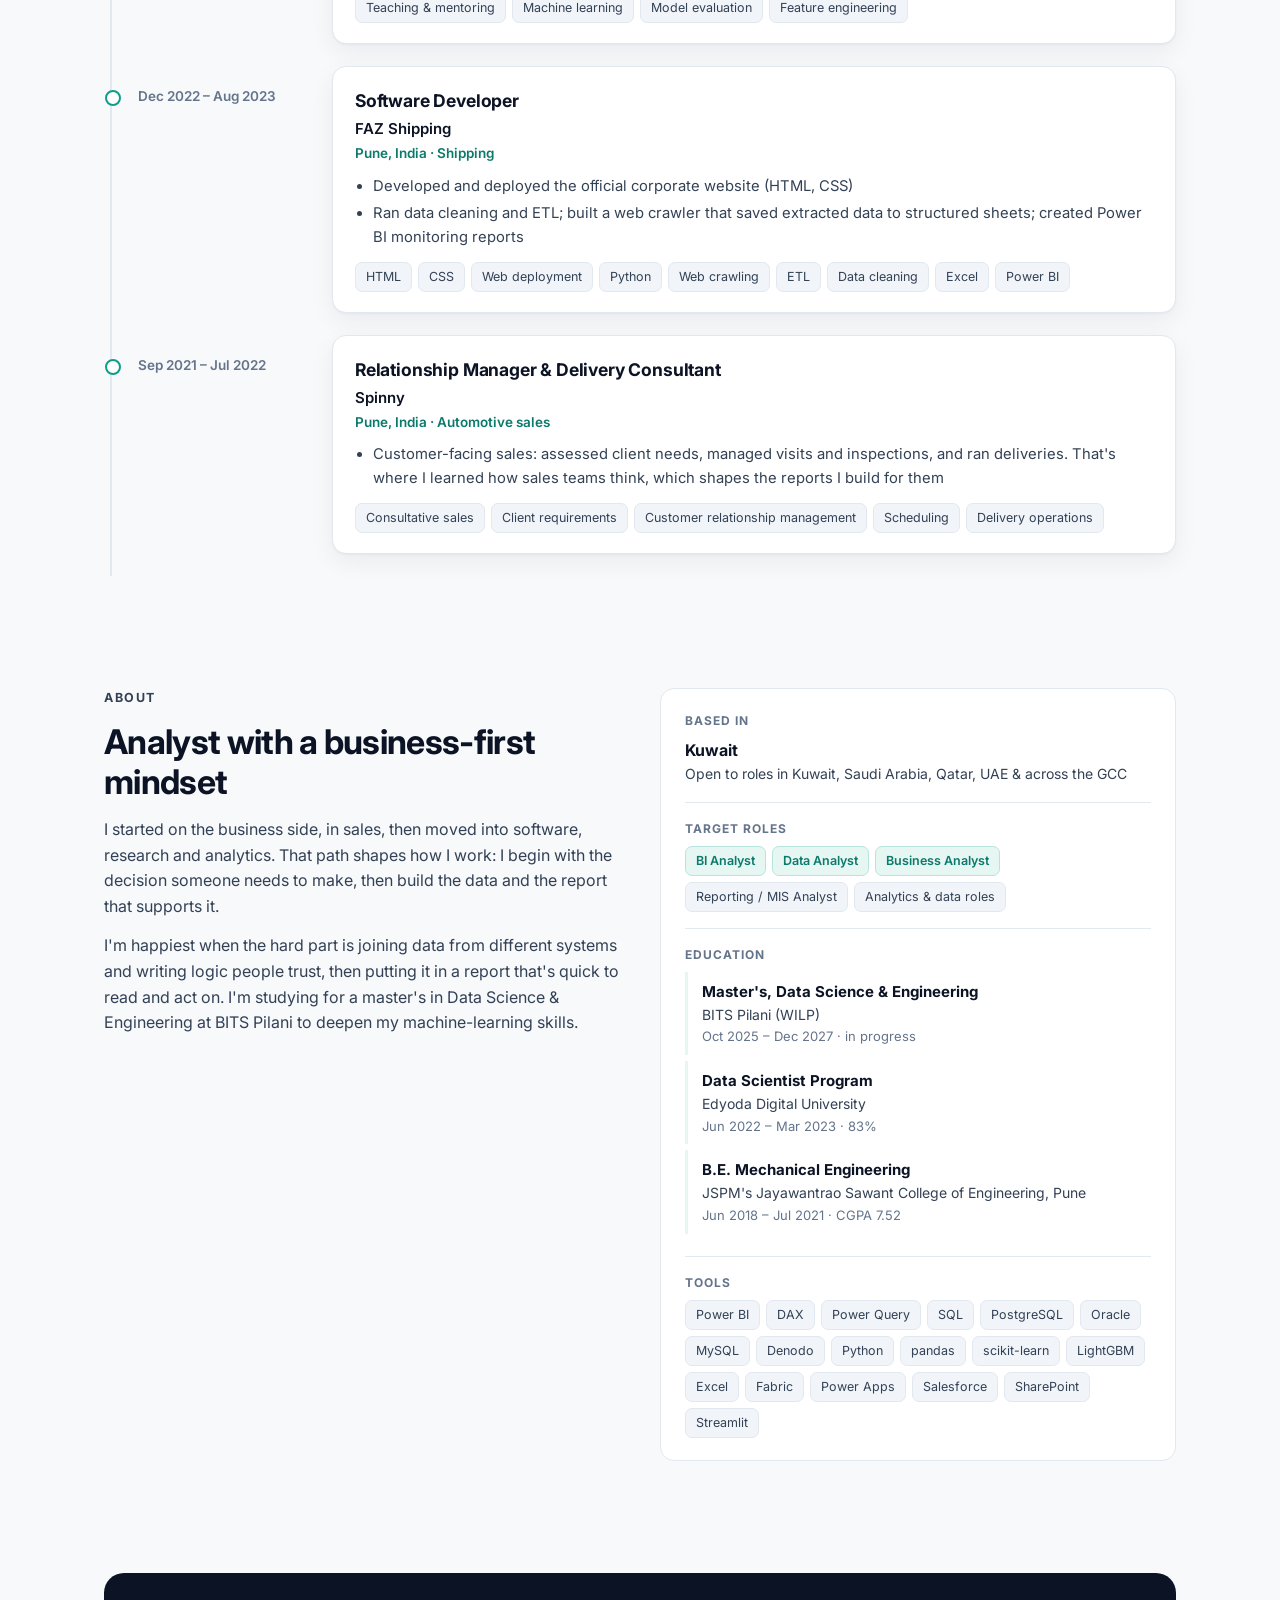
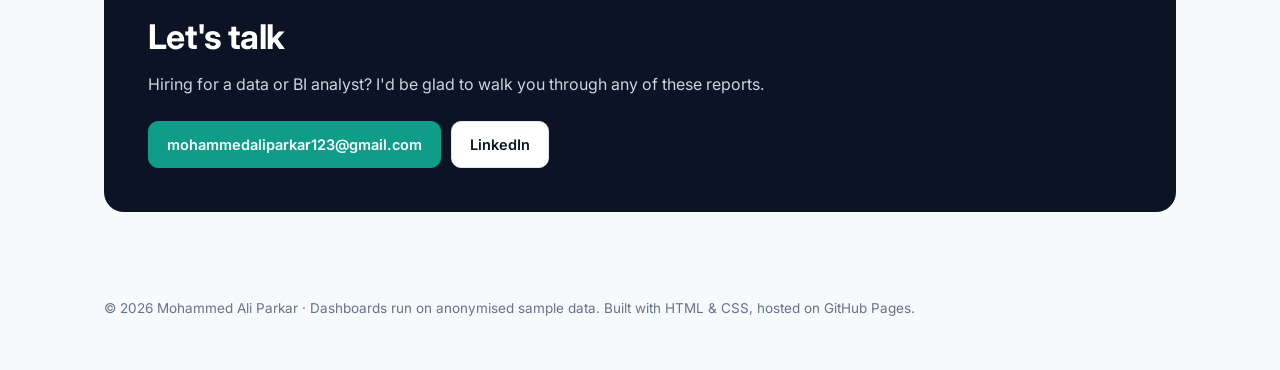
==== commit b9db06fa: "Add files via upload" ====
--- a/index.html
+++ b/index.html
@@ -8,10 +8,23 @@
 <header class="hero"><div class="wrap hero-grid"><div>
 <span class="open" data-open></span>
 <h1>Hi, I'm <span data-name></span>.<br>I turn complex data into clear decisions.</h1>
-<p class="lede">Business &amp; data analyst with 4 years in data roles across telecom, entertainment, research and software. I build Power BI reports, SQL reporting datasets and Python automation that management and sales teams use every day. I'm now studying for a master's in Data Science &amp; Engineering at BITS Pilani.</p>
+<p class="lede">Business &amp; data analyst with 4 years in data roles across telecom, entertainment, marketing &amp; advertising and software. I build Power BI reports, SQL reporting datasets, Python automation and machine-learning models that management and business teams use every day. I'm now studying for a master's in Data Science &amp; Engineering at BITS Pilani.</p>
 <div class="cta"><a class="btn primary" href="#projects">See live dashboards</a><a class="btn" data-cv href="#" target="_blank" rel="noopener">Download CV</a><a class="btn" data-linkedin href="#" target="_blank" rel="noopener">LinkedIn</a><a class="btn" data-github href="#" target="_blank" rel="noopener">GitHub</a></div>
 </div>
-<div class="stats"><div class="stat"><b>4</b><span>live, interactive Power BI reports</span></div><div class="stat"><b>400+</b><span>DAX measures in the 360° model</span></div><div class="stat"><b>4 yrs</b><span>in data roles across 4 industries</span></div><div class="stat"><b>30 min</b><span>saved per KAM per day (lead tracking)</span></div></div>
+<div class="snap"><div class="snap-head"><span>Career snapshot</span><span class="dot-live">2026</span></div>
+<div class="snap-grid">
+<div class="kpi"><b>4+ yrs</b><span>in data &amp; analytics roles</span></div>
+<div class="kpi"><b>5</b><span>live projects: 4 Power BI + 1 ML</span></div>
+<div class="kpi"><b>400+</b><span>DAX measures in one model</span></div>
+<div class="kpi"><b>30 min</b><span>saved per KAM per day</span></div>
+</div>
+<div class="snap-bars"><small>Where my time goes</small>
+<div class="bar"><span>BI &amp; reporting</span><i style="--w:92%"></i></div>
+<div class="bar"><span>SQL &amp; data prep</span><i style="--w:82%"></i></div>
+<div class="bar"><span>Python &amp; automation</span><i style="--w:68%"></i></div>
+<div class="bar"><span>Machine learning</span><i style="--w:55%"></i></div>
+</div>
+<div class="snap-foot"><span>Power BI</span><span>SQL</span><span>Python</span><span>ML</span><span>Excel</span></div></div>
 </div></header>
 
 <section id="projects"><div class="wrap"><p class="eyebrow">Projects</p><h2>Live dashboards, not screenshots</h2>
@@ -28,9 +41,9 @@
 <h3>B2B Telecom Churn Prediction</h3><p>A LightGBM model that flags B2B customers likely to churn, with SHAP explanations of why. Served as an interactive Streamlit app and a Power BI view.</p><p class="outcome">End to end: data prep → model → explainability → deployed app</p>
 <div class="chips"><span class="chip">Python</span><span class="chip">LightGBM</span><span class="chip">SHAP</span><span class="chip">Streamlit</span><span class="chip">Power BI</span></div><span class="go">Try the model →</span></a></div></div></section>
 
-<section id="skills"><div class="wrap"><p class="eyebrow">Toolkit</p><h2>Skills</h2><div class="skillgrid"><div class="skill"><h4>BI &amp; Reporting</h4><div class="chips"><span class=chip>Power BI</span><span class=chip>DAX</span><span class=chip>Power Query (M)</span><span class=chip>Data modelling</span><span class=chip>Row-level security</span><span class=chip>Microsoft Fabric</span><span class=chip>Excel</span></div></div><div class="skill"><h4>Databases &amp; SQL</h4><div class="chips"><span class=chip>SQL</span><span class=chip>PostgreSQL</span><span class=chip>Oracle</span><span class=chip>MySQL</span><span class=chip>Denodo</span><span class=chip>Data validation</span><span class=chip>Reconciliation</span></div></div><div class="skill"><h4>Python &amp; Automation</h4><div class="chips"><span class=chip>Python</span><span class=chip>pandas</span><span class=chip>NumPy</span><span class=chip>Selenium</span><span class=chip>BeautifulSoup</span><span class=chip>Requests</span><span class=chip>ETL</span><span class=chip>Automation bots</span></div></div><div class="skill"><h4>Machine Learning</h4><div class="chips"><span class=chip>scikit-learn</span><span class=chip>LightGBM</span><span class=chip>SHAP</span><span class=chip>Classification</span><span class=chip>Regression</span><span class=chip>Streamlit</span></div></div><div class="skill"><h4>Enterprise Platforms</h4><div class="chips"><span class=chip>Salesforce</span><span class=chip>Siebel</span><span class=chip>SharePoint</span><span class=chip>Power Apps</span></div></div><div class="skill"><h4>Business Analysis</h4><div class="chips"><span class=chip>Requirements gathering</span><span class=chip>KPI design</span><span class=chip>Stakeholder management</span><span class=chip>Incentive &amp; commission analytics</span><span class=chip>P&amp;L / budget vs actual</span><span class=chip>Process improvement</span></div></div></div></div></section>
+<section id="skills"><div class="wrap"><p class="eyebrow">Toolkit</p><h2>Skills</h2><div class="skillgrid"><div class="skill"><h4>BI &amp; Reporting</h4><div class="chips"><span class=chip>Power BI</span><span class=chip>DAX</span><span class=chip>Power Query (M)</span><span class=chip>Data modelling</span><span class=chip>Row-level security</span><span class=chip>Microsoft Fabric</span><span class=chip>Excel</span></div></div><div class="skill"><h4>Databases &amp; SQL</h4><div class="chips"><span class=chip>SQL</span><span class=chip>PostgreSQL</span><span class=chip>Oracle</span><span class=chip>MySQL</span><span class=chip>Denodo</span><span class=chip>Data validation</span><span class=chip>Reconciliation</span></div></div><div class="skill"><h4>Python &amp; Automation</h4><div class="chips"><span class=chip>Python</span><span class=chip>pandas</span><span class=chip>NumPy</span><span class=chip>Selenium</span><span class=chip>BeautifulSoup</span><span class=chip>Requests</span><span class=chip>ETL</span><span class=chip>Automation bots</span></div></div><div class="skill"><h4>Machine Learning</h4><div class="chips"><span class=chip>scikit-learn</span><span class=chip>LightGBM</span><span class=chip>SHAP</span><span class=chip>Classification</span><span class=chip>Regression</span><span class=chip>Feature engineering</span><span class=chip>Model evaluation</span><span class=chip>Explainable AI</span><span class=chip>Predictive analytics</span><span class=chip>Streamlit</span></div></div><div class="skill"><h4>Enterprise Platforms</h4><div class="chips"><span class=chip>Salesforce</span><span class=chip>Siebel</span><span class=chip>SharePoint</span><span class=chip>Power Apps</span></div></div><div class="skill"><h4>Business Analysis</h4><div class="chips"><span class=chip>Requirements gathering</span><span class=chip>KPI design</span><span class=chip>Stakeholder management</span><span class=chip>Incentive &amp; commission analytics</span><span class=chip>P&amp;L / budget vs actual</span><span class=chip>Process improvement</span></div></div></div></div></section>
 
-<section id="experience"><div class="wrap"><p class="eyebrow">Experience</p><h2>Where I've worked</h2><p class="sub">4+ years in data roles across telecom, entertainment, research and software, after starting out in sales.</p><div class="timeline"><div class="job current"><div class="when">May 2026 – Present<span class="now">Current</span></div><div class="jobcard"><h3>Business Analyst</h3><p class="co">Zain</p><p class="where">Kuwait · Telecom</p><ul><li>Built the B2B Management 360°, incentive and lead-tracking dashboards shown on this site, used by management and Key Account Managers</li><li>Gathered requirements with sales, finance and operations; defined KPIs and documented functional requirements</li><li>Wrote SQL to extract, transform and validate data from PostgreSQL, Oracle and MySQL into trusted reporting datasets</li><li>Developed financial KPI calculations and time-based performance analysis in DAX; reconciled data across sources</li><li>Automated repetitive reporting, e.g. lead follow-up that saved each KAM ~30 minutes a day</li></ul><div class="chips"><span class="chip">Power BI</span><span class="chip">DAX</span><span class="chip">Power Query</span><span class="chip">Data modelling</span><span class="chip">Row-level security</span><span class="chip">SQL</span><span class="chip">PostgreSQL</span><span class="chip">Oracle</span><span class="chip">MySQL</span><span class="chip">Denodo</span><span class="chip">Salesforce</span><span class="chip">Siebel</span><span class="chip">SharePoint</span><span class="chip">Power Apps</span><span class="chip">Excel</span><span class="chip">Requirements gathering</span><span class="chip">KPI design</span><span class="chip">Data validation</span></div></div></div><div class="job"><div class="when">Dec 2024 – Apr 2026</div><div class="jobcard"><h3>Data Analyst</h3><p class="co">Khaleeji Entertainment Holding</p><p class="where">Kuwait · Entertainment</p><ul><li>Maintained and optimised company databases, writing complex queries for retrieval and reporting</li><li>Analysed machine-performance data to spot trends and faults, contributing to cost reduction and better machine reliability</li><li>Built Power BI dashboards with proper data models, measures and filters for financial performance across periods and business units</li><li>Presented insights to management in clear, business-focused recommendations</li></ul><div class="chips"><span class="chip">Power BI</span><span class="chip">DAX</span><span class="chip">Power Query</span><span class="chip">Data modelling</span><span class="chip">SQL</span><span class="chip">MySQL</span><span class="chip">Database optimisation</span><span class="chip">Excel</span><span class="chip">Financial analysis</span><span class="chip">Operational KPIs</span><span class="chip">Python preprocessing</span><span class="chip">Stakeholder reporting</span></div></div></div><div class="job"><div class="when">Sep 2023 – Oct 2024</div><div class="jobcard"><h3>Research Analyst</h3><p class="co">GOMO Group</p><p class="where">Pune, India · Research</p><ul><li>Built a data-validation bot that pulled data from web links and checked it against agent entries</li><li>Scraped target websites with Selenium, BeautifulSoup and Requests; built a bot to clean unwanted data from cloud servers</li><li>Applied an ML model for speech-to-speech conversion (Japanese → English audio)</li><li>Designed Power BI star-schema models and delivered reports for several internal departments</li></ul><div class="chips"><span class="chip">Python</span><span class="chip">Selenium</span><span class="chip">BeautifulSoup</span><span class="chip">Requests</span><span class="chip">Web scraping</span><span class="chip">Automation bots</span><span class="chip">Data validation</span><span class="chip">Power BI</span><span class="chip">Star schema</span><span class="chip">Speech ML models</span><span class="chip">Cloud data clean-up</span></div></div></div><div class="job"><div class="when">Dec 2022 – Feb 2024</div><div class="jobcard"><h3>Data Science Teaching Assistant</h3><p class="co">Edyoda Digital University</p><p class="where">Pune, India · Education</p><ul><li>Solved students' Python, SQL, DSA and machine-learning problems</li><li>Demonstrated classification and regression models through hands-on projects using NumPy, pandas and scikit-learn</li></ul><div class="chips"><span class="chip">Python</span><span class="chip">SQL</span><span class="chip">DSA</span><span class="chip">NumPy</span><span class="chip">pandas</span><span class="chip">scikit-learn</span><span class="chip">Classification</span><span class="chip">Regression</span><span class="chip">Debugging</span><span class="chip">Teaching &amp; mentoring</span></div></div></div><div class="job"><div class="when">Dec 2022 – Aug 2023</div><div class="jobcard"><h3>Software Developer</h3><p class="co">FAZ Shipping</p><p class="where">Pune, India · Shipping</p><ul><li>Developed and deployed the official corporate website (HTML, CSS)</li><li>Ran data cleaning and ETL; built a web crawler that saved extracted data to structured sheets; created Power BI monitoring reports</li></ul><div class="chips"><span class="chip">HTML</span><span class="chip">CSS</span><span class="chip">Web deployment</span><span class="chip">Python</span><span class="chip">Web crawling</span><span class="chip">ETL</span><span class="chip">Data cleaning</span><span class="chip">Excel</span><span class="chip">Power BI</span></div></div></div><div class="job"><div class="when">Sep 2021 – Jul 2022</div><div class="jobcard"><h3>Relationship Manager & Delivery Consultant</h3><p class="co">Spinny</p><p class="where">Pune, India · Automotive sales</p><ul><li>Customer-facing sales: assessed client needs, managed visits and inspections, and ran deliveries. That's where I learned how sales teams think, which shapes the reports I build for them</li></ul><div class="chips"><span class="chip">Consultative sales</span><span class="chip">Client requirements</span><span class="chip">Customer relationship management</span><span class="chip">Scheduling</span><span class="chip">Delivery operations</span></div></div></div></div></div></section>
+<section id="experience"><div class="wrap"><p class="eyebrow">Experience</p><h2>Where I've worked</h2><p class="sub">4+ years in data roles across telecom, entertainment, marketing &amp; advertising and software, after starting out in sales.</p><div class="timeline"><div class="job current"><div class="when">May 2026 – Present<span class="now">Current</span></div><div class="jobcard"><h3>Business Analyst</h3><p class="co">Zain</p><p class="where">Kuwait · Telecom</p><ul><li>Built the B2B Management 360°, incentive and lead-tracking dashboards shown on this site, used by management and Key Account Managers</li><li>Gathered requirements with sales, finance and operations; defined KPIs and documented functional requirements</li><li>Wrote SQL to extract, transform and validate data from PostgreSQL, Oracle and MySQL into trusted reporting datasets</li><li>Developed financial KPI calculations and time-based performance analysis in DAX; reconciled data across sources</li><li>Automated repetitive reporting, e.g. lead follow-up that saved each KAM ~30 minutes a day</li></ul><div class="chips"><span class="chip">Power BI</span><span class="chip">DAX</span><span class="chip">Power Query</span><span class="chip">Data modelling</span><span class="chip">Row-level security</span><span class="chip">SQL</span><span class="chip">PostgreSQL</span><span class="chip">Oracle</span><span class="chip">MySQL</span><span class="chip">Denodo</span><span class="chip">Salesforce</span><span class="chip">Siebel</span><span class="chip">SharePoint</span><span class="chip">Power Apps</span><span class="chip">Excel</span><span class="chip">Requirements gathering</span><span class="chip">KPI design</span><span class="chip">Data validation</span><span class="chip ml">Machine learning</span><span class="chip ml">Predictive analytics</span></div></div></div><div class="job"><div class="when">Oct 2025 – Present<span class="now">Ongoing</span></div><div class="jobcard"><h3>Master's Student &amp; ML Projects</h3><p class="co">BITS Pilani (WILP) · Independent projects</p><p class="where">Part-time · Data Science &amp; Machine Learning</p><ul><li>Built an end-to-end B2B telecom churn model: feature engineering, LightGBM training and tuning, evaluation, and SHAP explanations of each prediction</li><li>Deployed the model as a Streamlit app with a Power BI view of risk scores</li><li>Coursework in machine learning, statistics and data engineering alongside full-time work</li></ul><div class="chips"><span class="chip">Python</span><span class="chip">pandas</span><span class="chip">scikit-learn</span><span class="chip">LightGBM</span><span class="chip">SHAP</span><span class="chip">Feature engineering</span><span class="chip">Model evaluation</span><span class="chip">Explainable AI</span><span class="chip">Streamlit</span><span class="chip">Git &amp; GitHub</span></div></div></div><div class="job"><div class="when">Dec 2024 – Apr 2026</div><div class="jobcard"><h3>Data Analyst</h3><p class="co">Khaleeji Entertainment Holding</p><p class="where">Kuwait · Entertainment</p><ul><li>Maintained and optimised company databases, writing complex queries for retrieval and reporting</li><li>Analysed machine-performance data to spot trends and faults, contributing to cost reduction and better machine reliability</li><li>Built Power BI dashboards with proper data models, measures and filters for financial performance across periods and business units</li><li>Presented insights to management in clear, business-focused recommendations</li></ul><div class="chips"><span class="chip">Power BI</span><span class="chip">DAX</span><span class="chip">Power Query</span><span class="chip">Data modelling</span><span class="chip">SQL</span><span class="chip">MySQL</span><span class="chip">Database optimisation</span><span class="chip">Excel</span><span class="chip">Financial analysis</span><span class="chip">Operational KPIs</span><span class="chip">Python preprocessing</span><span class="chip">Stakeholder reporting</span><span class="chip ml">Trend &amp; anomaly analysis</span><span class="chip ml">Statistical analysis</span></div></div></div><div class="job"><div class="when">Sep 2023 – Oct 2024</div><div class="jobcard"><h3>Research Analyst</h3><p class="co">GOMO Group</p><p class="where">Pune, India · Marketing &amp; Advertising</p><ul><li>Built a data-validation bot that pulled data from web links and checked it against agent entries</li><li>Scraped target websites with Selenium, BeautifulSoup and Requests; built a bot to clean unwanted data from cloud servers</li><li>Applied an ML model for speech-to-speech conversion (Japanese → English audio)</li><li>Designed Power BI star-schema models and delivered reports for several internal departments</li></ul><div class="chips"><span class="chip">Python</span><span class="chip">Selenium</span><span class="chip">BeautifulSoup</span><span class="chip">Requests</span><span class="chip">Web scraping</span><span class="chip">Automation bots</span><span class="chip">Data validation</span><span class="chip">Power BI</span><span class="chip">Star schema</span><span class="chip">Cloud data clean-up</span><span class="chip ml">Machine learning</span><span class="chip ml">Speech-to-speech AI</span><span class="chip ml">NLP / audio models</span></div></div></div><div class="job"><div class="when">Dec 2022 – Feb 2024</div><div class="jobcard"><h3>Data Science Teaching Assistant</h3><p class="co">Edyoda Digital University</p><p class="where">Pune, India · Education</p><ul><li>Solved students' Python, SQL, DSA and machine-learning problems</li><li>Demonstrated classification and regression models through hands-on projects using NumPy, pandas and scikit-learn</li></ul><div class="chips"><span class="chip">Python</span><span class="chip">SQL</span><span class="chip">DSA</span><span class="chip">NumPy</span><span class="chip">pandas</span><span class="chip">scikit-learn</span><span class="chip">Classification</span><span class="chip">Regression</span><span class="chip">Debugging</span><span class="chip">Teaching &amp; mentoring</span><span class="chip ml">Machine learning</span><span class="chip ml">Model evaluation</span><span class="chip ml">Feature engineering</span></div></div></div><div class="job"><div class="when">Dec 2022 – Aug 2023</div><div class="jobcard"><h3>Software Developer</h3><p class="co">FAZ Shipping</p><p class="where">Pune, India · Shipping</p><ul><li>Developed and deployed the official corporate website (HTML, CSS)</li><li>Ran data cleaning and ETL; built a web crawler that saved extracted data to structured sheets; created Power BI monitoring reports</li></ul><div class="chips"><span class="chip">HTML</span><span class="chip">CSS</span><span class="chip">Web deployment</span><span class="chip">Python</span><span class="chip">Web crawling</span><span class="chip">ETL</span><span class="chip">Data cleaning</span><span class="chip">Excel</span><span class="chip">Power BI</span></div></div></div><div class="job"><div class="when">Sep 2021 – Jul 2022</div><div class="jobcard"><h3>Relationship Manager & Delivery Consultant</h3><p class="co">Spinny</p><p class="where">Pune, India · Automotive sales</p><ul><li>Customer-facing sales: assessed client needs, managed visits and inspections, and ran deliveries. That's where I learned how sales teams think, which shapes the reports I build for them</li></ul><div class="chips"><span class="chip">Consultative sales</span><span class="chip">Client requirements</span><span class="chip">Customer relationship management</span><span class="chip">Scheduling</span><span class="chip">Delivery operations</span></div></div></div></div></div></section>
 
 <section id="about"><div class="wrap about"><div><p class="eyebrow">About</p><h2>Analyst with a business-first mindset</h2>
 <p>I started on the business side, in sales, then moved into software, research and analytics. That path shapes how I work: I begin with the decision someone needs to make, then build the data and the report that supports it.</p>
--- a/assets/style.css
+++ b/assets/style.css
@@ -155,3 +155,17 @@
 .job .when{padding-top:20px;display:flex;flex-direction:column;gap:6px;align-items:flex-start}
 .now{font-size:11.5px;font-weight:700;color:var(--accent-2);background:var(--accent-soft);padding:2px 8px;border-radius:999px}
 @media(max-width:700px){.job .when{padding-top:0;flex-direction:row;align-items:center}}
+/* v4: about facts card */
+.about{grid-template-columns:1fr 1fr;align-items:start}
+.facts{padding:6px 24px}
+.fact{padding:16px 0;border-bottom:1px solid var(--line)}
+.fact:last-child{border-bottom:0}
+.fact>small{display:block;font-size:12px;font-weight:700;letter-spacing:.08em;text-transform:uppercase;color:var(--muted);margin-bottom:8px}
+.fact>b{font-size:16px}
+.fact>span{display:block;font-size:14px;color:var(--ink-2)}
+.fact .chips{padding-top:0}
+.chip.strong{background:var(--accent-soft);border-color:#B7E4DC;color:var(--accent-2);font-weight:600}
+.edu{padding:8px 0 8px 14px;border-left:3px solid var(--accent-soft);margin:6px 0}
+.edu b{display:block;font-size:15px}
+.edu span{display:block;font-size:14px;color:var(--ink-2)}
+.edu em{display:block;font-style:normal;font-size:13px;color:var(--muted)}
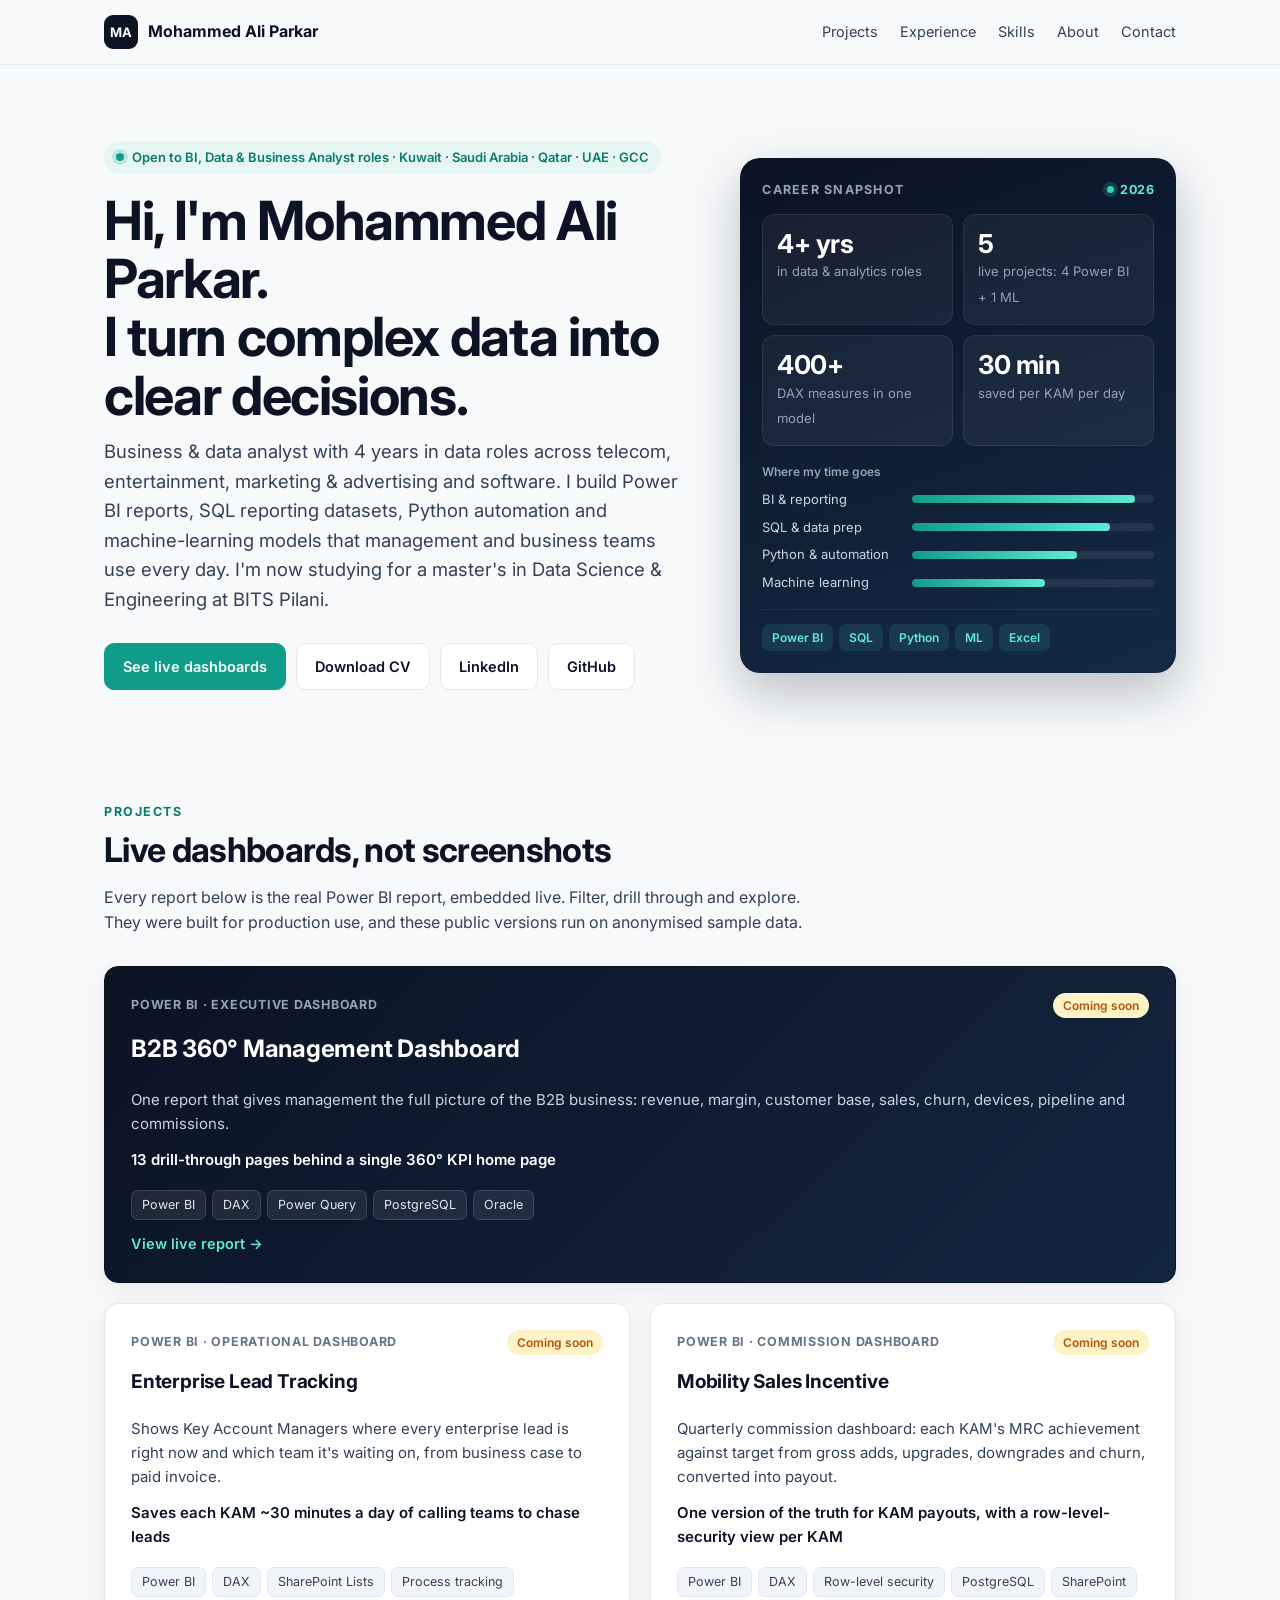
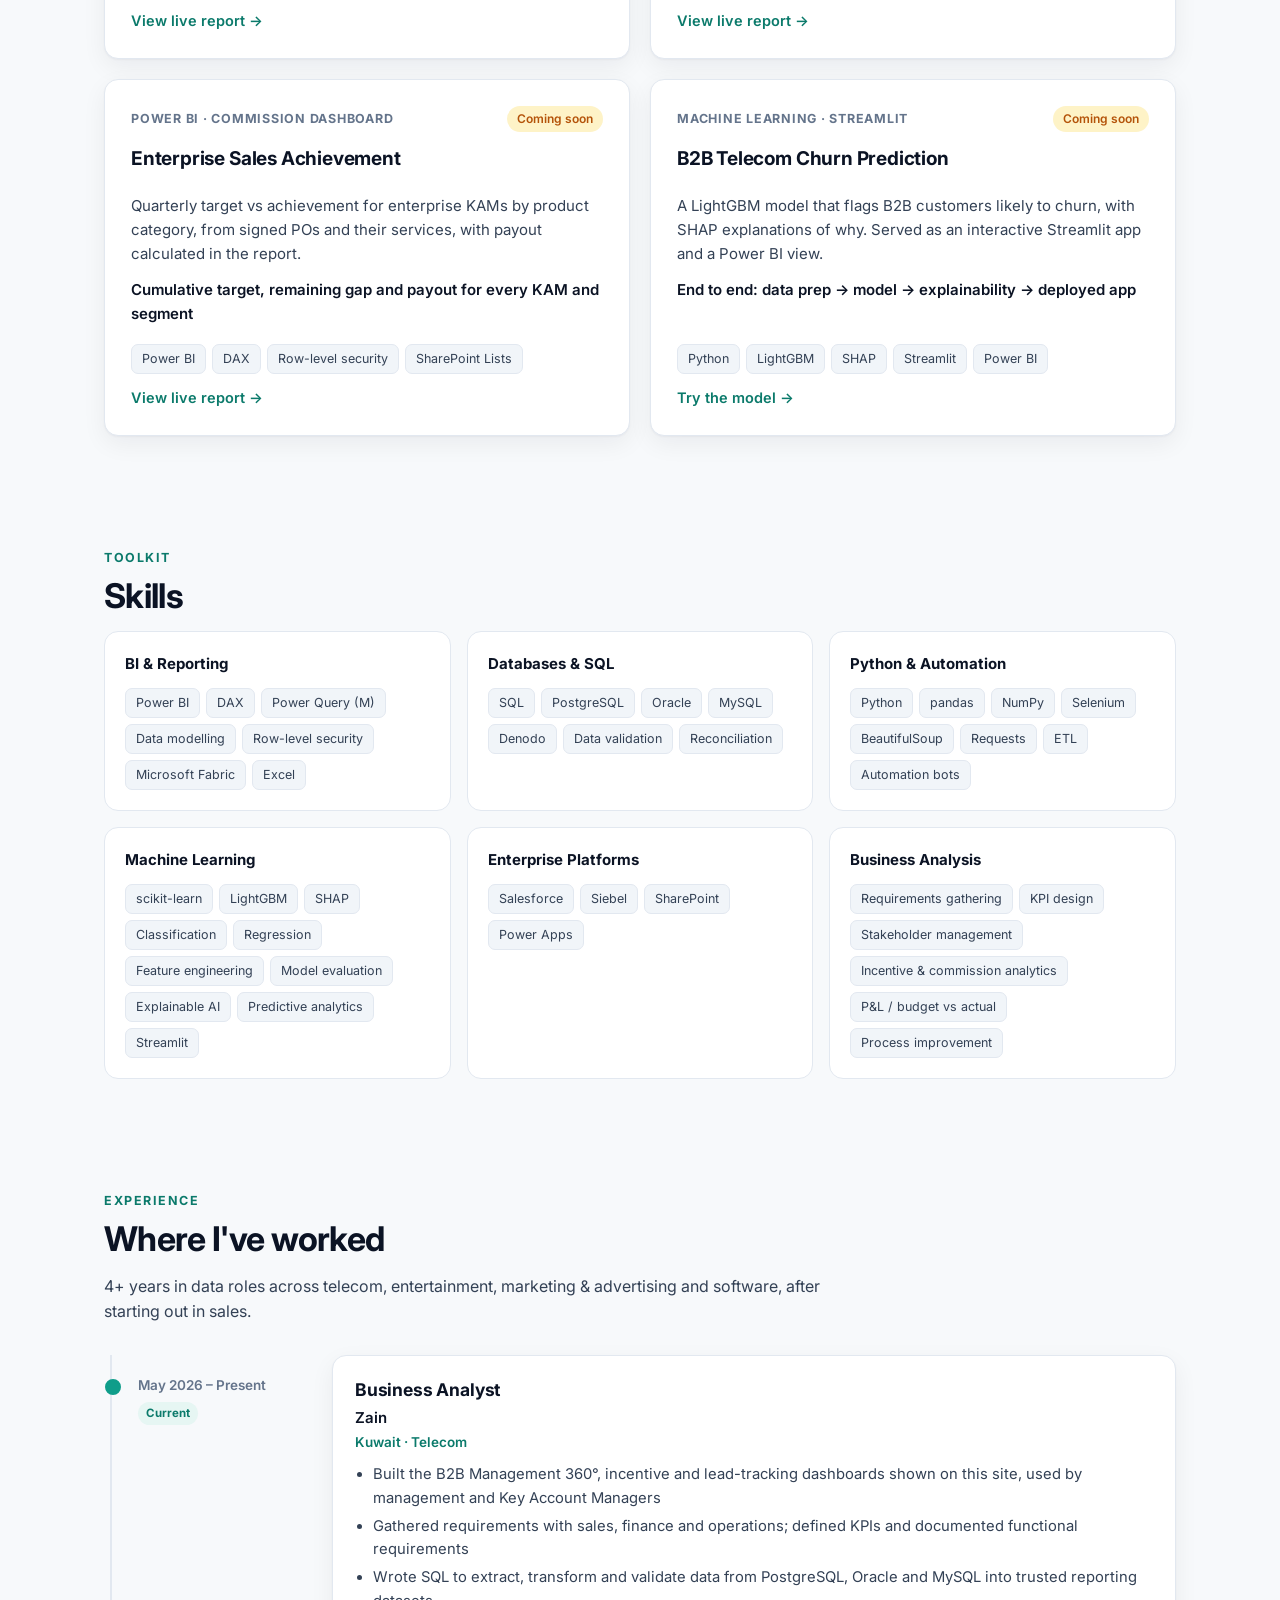
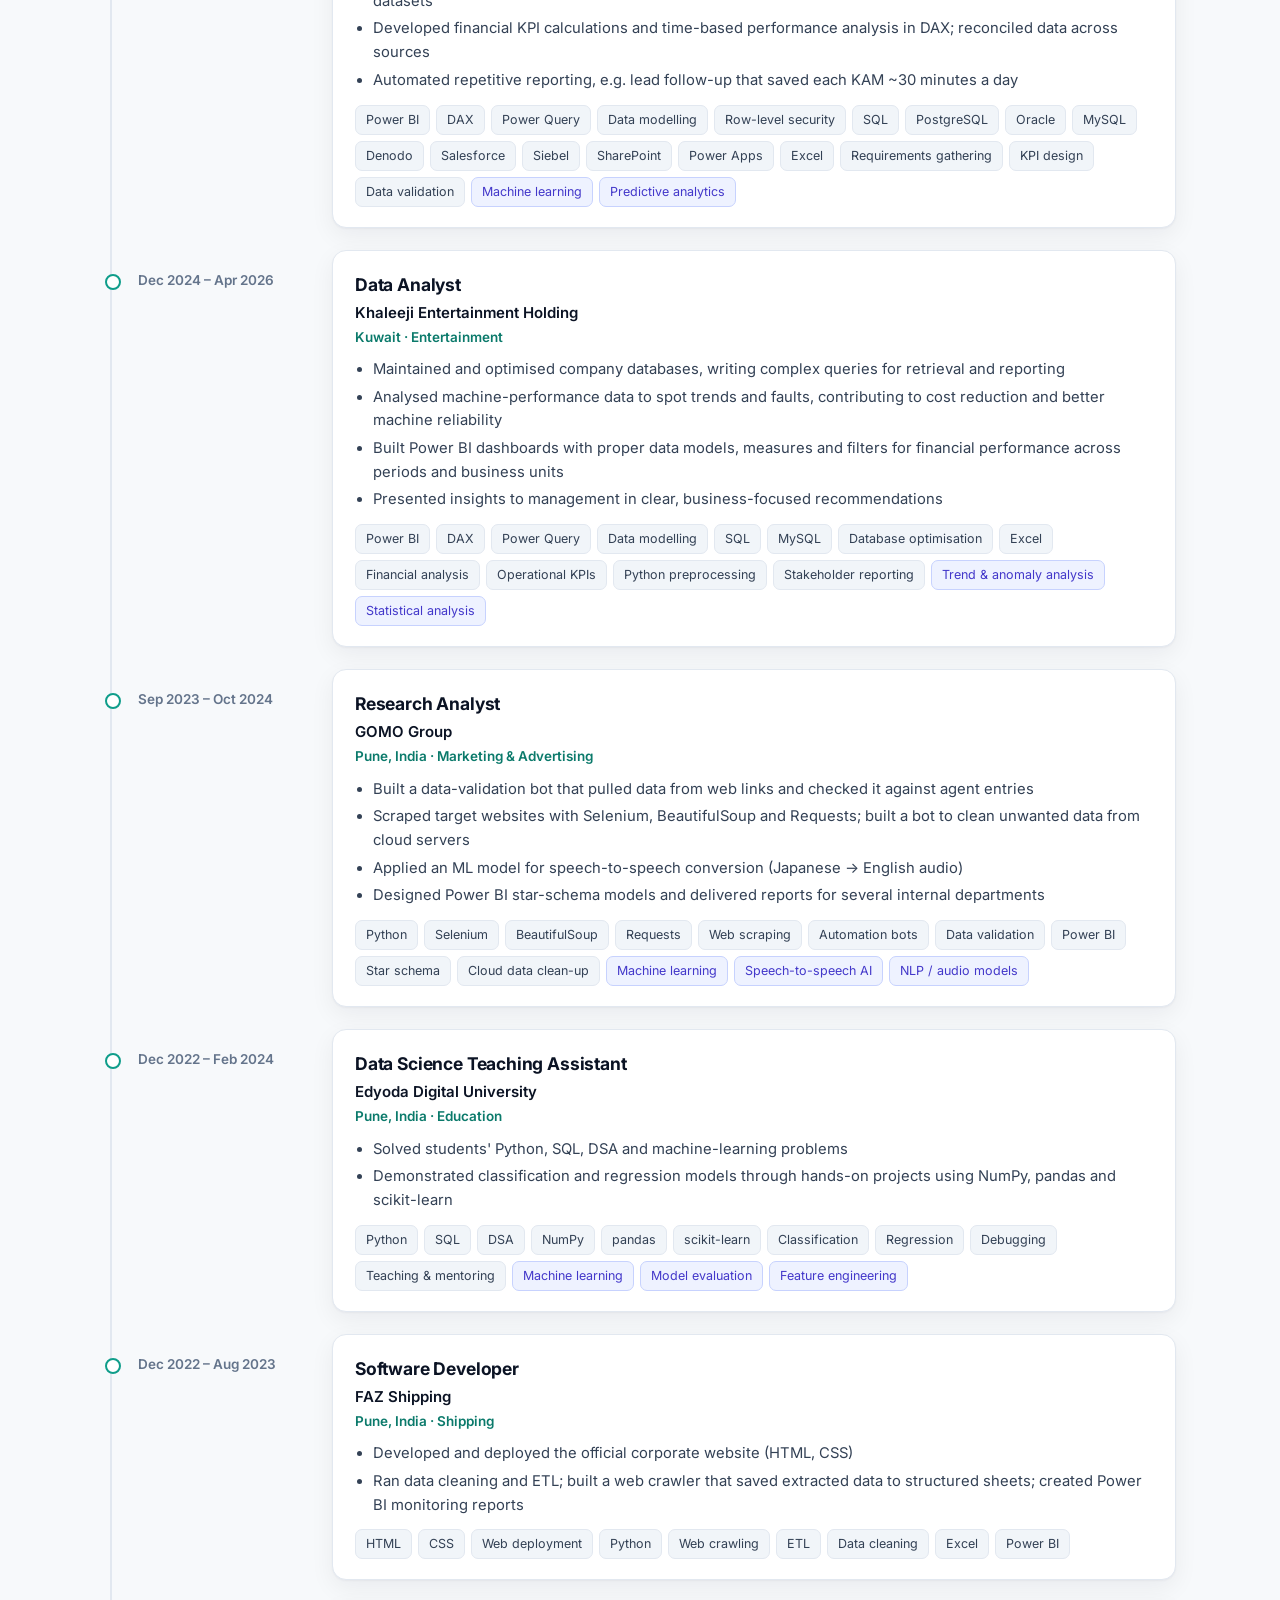
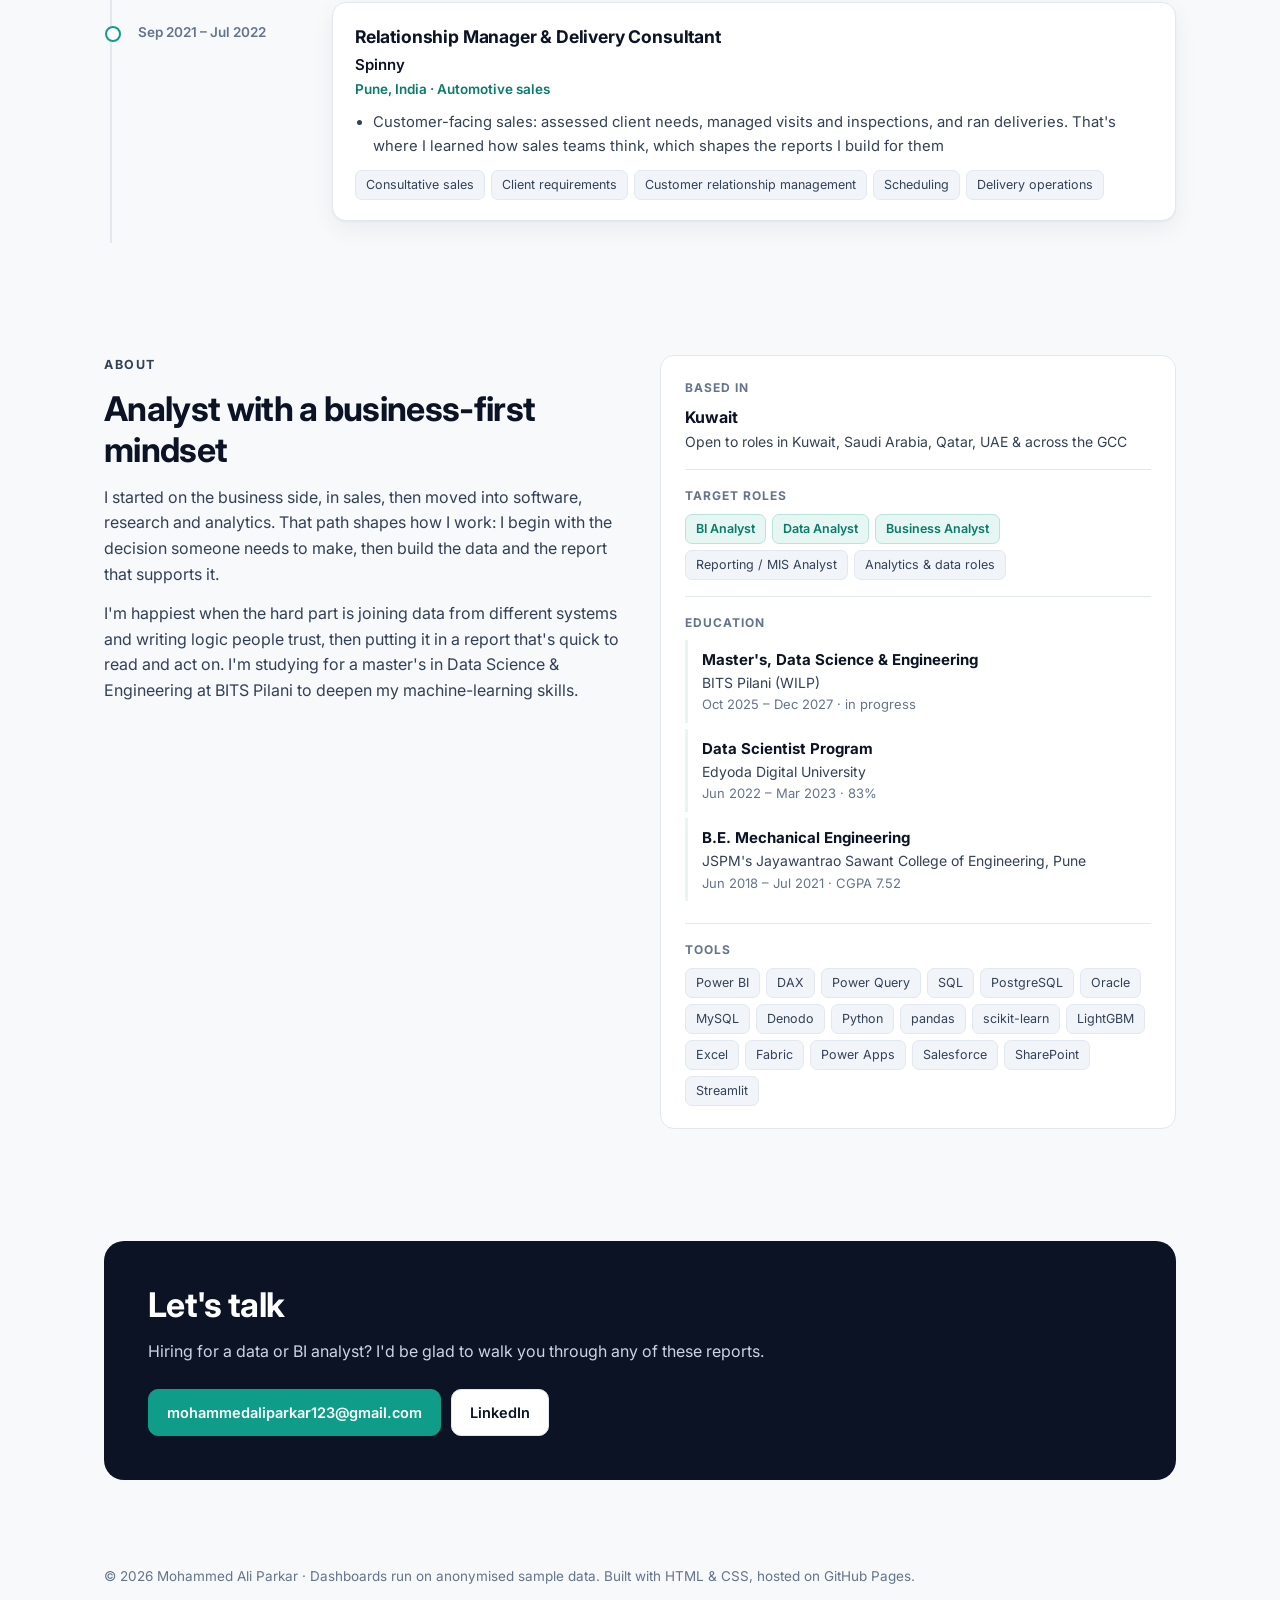
==== commit 3e66b575: "Add files via upload" ====
--- a/index.html
+++ b/index.html
@@ -1,7 +1,7 @@
 <!DOCTYPE html>
 <html lang="en"><head><meta charset="utf-8"><meta name="viewport" content="width=device-width,initial-scale=1">
 <title>Your Name · Data Analyst Portfolio</title><meta name="description" content="Data analyst portfolio: live Power BI dashboards and a machine-learning churn model.">
-<link rel="preconnect" href="https://fonts.googleapis.com"><link rel="preconnect" href="https://fonts.gstatic.com" crossorigin><link href="https://fonts.googleapis.com/css2?family=Inter:wght@400;500;600;700;800&family=JetBrains+Mono:wght@400;500&display=swap" rel="stylesheet"><link rel="stylesheet" href="assets/style.css"></head><body>
+<link rel="preconnect" href="https://fonts.googleapis.com"><link rel="preconnect" href="https://fonts.gstatic.com" crossorigin><link href="https://fonts.googleapis.com/css2?family=Inter:wght@400;500;600;700;800&family=JetBrains+Mono:wght@400;500&display=swap" rel="stylesheet"><link rel="stylesheet" href="assets/style.css?v=6"></head><body>
 <nav class="nav"><div class="wrap"><a class="brand" href="index.html"><span class="badge" data-initials></span><span data-name></span></a>
 <div class="nav-links"><a href="index.html#projects" class="keep">Projects</a><a href="index.html#experience">Experience</a><a href="index.html#skills">Skills</a><a href="index.html#about">About</a><a href="index.html#contact" class="keep">Contact</a></div></div></nav>
 <main>
@@ -43,7 +43,7 @@
 
 <section id="skills"><div class="wrap"><p class="eyebrow">Toolkit</p><h2>Skills</h2><div class="skillgrid"><div class="skill"><h4>BI &amp; Reporting</h4><div class="chips"><span class=chip>Power BI</span><span class=chip>DAX</span><span class=chip>Power Query (M)</span><span class=chip>Data modelling</span><span class=chip>Row-level security</span><span class=chip>Microsoft Fabric</span><span class=chip>Excel</span></div></div><div class="skill"><h4>Databases &amp; SQL</h4><div class="chips"><span class=chip>SQL</span><span class=chip>PostgreSQL</span><span class=chip>Oracle</span><span class=chip>MySQL</span><span class=chip>Denodo</span><span class=chip>Data validation</span><span class=chip>Reconciliation</span></div></div><div class="skill"><h4>Python &amp; Automation</h4><div class="chips"><span class=chip>Python</span><span class=chip>pandas</span><span class=chip>NumPy</span><span class=chip>Selenium</span><span class=chip>BeautifulSoup</span><span class=chip>Requests</span><span class=chip>ETL</span><span class=chip>Automation bots</span></div></div><div class="skill"><h4>Machine Learning</h4><div class="chips"><span class=chip>scikit-learn</span><span class=chip>LightGBM</span><span class=chip>SHAP</span><span class=chip>Classification</span><span class=chip>Regression</span><span class=chip>Feature engineering</span><span class=chip>Model evaluation</span><span class=chip>Explainable AI</span><span class=chip>Predictive analytics</span><span class=chip>Streamlit</span></div></div><div class="skill"><h4>Enterprise Platforms</h4><div class="chips"><span class=chip>Salesforce</span><span class=chip>Siebel</span><span class=chip>SharePoint</span><span class=chip>Power Apps</span></div></div><div class="skill"><h4>Business Analysis</h4><div class="chips"><span class=chip>Requirements gathering</span><span class=chip>KPI design</span><span class=chip>Stakeholder management</span><span class=chip>Incentive &amp; commission analytics</span><span class=chip>P&amp;L / budget vs actual</span><span class=chip>Process improvement</span></div></div></div></div></section>
 
-<section id="experience"><div class="wrap"><p class="eyebrow">Experience</p><h2>Where I've worked</h2><p class="sub">4+ years in data roles across telecom, entertainment, marketing &amp; advertising and software, after starting out in sales.</p><div class="timeline"><div class="job current"><div class="when">May 2026 – Present<span class="now">Current</span></div><div class="jobcard"><h3>Business Analyst</h3><p class="co">Zain</p><p class="where">Kuwait · Telecom</p><ul><li>Built the B2B Management 360°, incentive and lead-tracking dashboards shown on this site, used by management and Key Account Managers</li><li>Gathered requirements with sales, finance and operations; defined KPIs and documented functional requirements</li><li>Wrote SQL to extract, transform and validate data from PostgreSQL, Oracle and MySQL into trusted reporting datasets</li><li>Developed financial KPI calculations and time-based performance analysis in DAX; reconciled data across sources</li><li>Automated repetitive reporting, e.g. lead follow-up that saved each KAM ~30 minutes a day</li></ul><div class="chips"><span class="chip">Power BI</span><span class="chip">DAX</span><span class="chip">Power Query</span><span class="chip">Data modelling</span><span class="chip">Row-level security</span><span class="chip">SQL</span><span class="chip">PostgreSQL</span><span class="chip">Oracle</span><span class="chip">MySQL</span><span class="chip">Denodo</span><span class="chip">Salesforce</span><span class="chip">Siebel</span><span class="chip">SharePoint</span><span class="chip">Power Apps</span><span class="chip">Excel</span><span class="chip">Requirements gathering</span><span class="chip">KPI design</span><span class="chip">Data validation</span><span class="chip ml">Machine learning</span><span class="chip ml">Predictive analytics</span></div></div></div><div class="job"><div class="when">Oct 2025 – Present<span class="now">Ongoing</span></div><div class="jobcard"><h3>Master's Student &amp; ML Projects</h3><p class="co">BITS Pilani (WILP) · Independent projects</p><p class="where">Part-time · Data Science &amp; Machine Learning</p><ul><li>Built an end-to-end B2B telecom churn model: feature engineering, LightGBM training and tuning, evaluation, and SHAP explanations of each prediction</li><li>Deployed the model as a Streamlit app with a Power BI view of risk scores</li><li>Coursework in machine learning, statistics and data engineering alongside full-time work</li></ul><div class="chips"><span class="chip">Python</span><span class="chip">pandas</span><span class="chip">scikit-learn</span><span class="chip">LightGBM</span><span class="chip">SHAP</span><span class="chip">Feature engineering</span><span class="chip">Model evaluation</span><span class="chip">Explainable AI</span><span class="chip">Streamlit</span><span class="chip">Git &amp; GitHub</span></div></div></div><div class="job"><div class="when">Dec 2024 – Apr 2026</div><div class="jobcard"><h3>Data Analyst</h3><p class="co">Khaleeji Entertainment Holding</p><p class="where">Kuwait · Entertainment</p><ul><li>Maintained and optimised company databases, writing complex queries for retrieval and reporting</li><li>Analysed machine-performance data to spot trends and faults, contributing to cost reduction and better machine reliability</li><li>Built Power BI dashboards with proper data models, measures and filters for financial performance across periods and business units</li><li>Presented insights to management in clear, business-focused recommendations</li></ul><div class="chips"><span class="chip">Power BI</span><span class="chip">DAX</span><span class="chip">Power Query</span><span class="chip">Data modelling</span><span class="chip">SQL</span><span class="chip">MySQL</span><span class="chip">Database optimisation</span><span class="chip">Excel</span><span class="chip">Financial analysis</span><span class="chip">Operational KPIs</span><span class="chip">Python preprocessing</span><span class="chip">Stakeholder reporting</span><span class="chip ml">Trend &amp; anomaly analysis</span><span class="chip ml">Statistical analysis</span></div></div></div><div class="job"><div class="when">Sep 2023 – Oct 2024</div><div class="jobcard"><h3>Research Analyst</h3><p class="co">GOMO Group</p><p class="where">Pune, India · Marketing &amp; Advertising</p><ul><li>Built a data-validation bot that pulled data from web links and checked it against agent entries</li><li>Scraped target websites with Selenium, BeautifulSoup and Requests; built a bot to clean unwanted data from cloud servers</li><li>Applied an ML model for speech-to-speech conversion (Japanese → English audio)</li><li>Designed Power BI star-schema models and delivered reports for several internal departments</li></ul><div class="chips"><span class="chip">Python</span><span class="chip">Selenium</span><span class="chip">BeautifulSoup</span><span class="chip">Requests</span><span class="chip">Web scraping</span><span class="chip">Automation bots</span><span class="chip">Data validation</span><span class="chip">Power BI</span><span class="chip">Star schema</span><span class="chip">Cloud data clean-up</span><span class="chip ml">Machine learning</span><span class="chip ml">Speech-to-speech AI</span><span class="chip ml">NLP / audio models</span></div></div></div><div class="job"><div class="when">Dec 2022 – Feb 2024</div><div class="jobcard"><h3>Data Science Teaching Assistant</h3><p class="co">Edyoda Digital University</p><p class="where">Pune, India · Education</p><ul><li>Solved students' Python, SQL, DSA and machine-learning problems</li><li>Demonstrated classification and regression models through hands-on projects using NumPy, pandas and scikit-learn</li></ul><div class="chips"><span class="chip">Python</span><span class="chip">SQL</span><span class="chip">DSA</span><span class="chip">NumPy</span><span class="chip">pandas</span><span class="chip">scikit-learn</span><span class="chip">Classification</span><span class="chip">Regression</span><span class="chip">Debugging</span><span class="chip">Teaching &amp; mentoring</span><span class="chip ml">Machine learning</span><span class="chip ml">Model evaluation</span><span class="chip ml">Feature engineering</span></div></div></div><div class="job"><div class="when">Dec 2022 – Aug 2023</div><div class="jobcard"><h3>Software Developer</h3><p class="co">FAZ Shipping</p><p class="where">Pune, India · Shipping</p><ul><li>Developed and deployed the official corporate website (HTML, CSS)</li><li>Ran data cleaning and ETL; built a web crawler that saved extracted data to structured sheets; created Power BI monitoring reports</li></ul><div class="chips"><span class="chip">HTML</span><span class="chip">CSS</span><span class="chip">Web deployment</span><span class="chip">Python</span><span class="chip">Web crawling</span><span class="chip">ETL</span><span class="chip">Data cleaning</span><span class="chip">Excel</span><span class="chip">Power BI</span></div></div></div><div class="job"><div class="when">Sep 2021 – Jul 2022</div><div class="jobcard"><h3>Relationship Manager & Delivery Consultant</h3><p class="co">Spinny</p><p class="where">Pune, India · Automotive sales</p><ul><li>Customer-facing sales: assessed client needs, managed visits and inspections, and ran deliveries. That's where I learned how sales teams think, which shapes the reports I build for them</li></ul><div class="chips"><span class="chip">Consultative sales</span><span class="chip">Client requirements</span><span class="chip">Customer relationship management</span><span class="chip">Scheduling</span><span class="chip">Delivery operations</span></div></div></div></div></div></section>
+<section id="experience"><div class="wrap"><p class="eyebrow">Experience</p><h2>Where I've worked</h2><p class="sub">4+ years in data roles across telecom, entertainment, marketing &amp; advertising and software, after starting out in sales.</p><div class="timeline"><div class="job current"><div class="when">May 2026 – Present<span class="now">Current</span></div><div class="jobcard"><h3>Business Analyst</h3><p class="co">Zain</p><p class="where">Kuwait · Telecom</p><ul><li>Built the B2B Management 360°, incentive and lead-tracking dashboards shown on this site, used by management and Key Account Managers</li><li>Gathered requirements with sales, finance and operations; defined KPIs and documented functional requirements</li><li>Wrote SQL to extract, transform and validate data from PostgreSQL, Oracle and MySQL into trusted reporting datasets</li><li>Developed financial KPI calculations and time-based performance analysis in DAX; reconciled data across sources</li><li>Automated repetitive reporting, e.g. lead follow-up that saved each KAM ~30 minutes a day</li></ul><div class="chips"><span class="chip">Power BI</span><span class="chip">DAX</span><span class="chip">Power Query</span><span class="chip">Data modelling</span><span class="chip">Row-level security</span><span class="chip">SQL</span><span class="chip">PostgreSQL</span><span class="chip">Oracle</span><span class="chip">MySQL</span><span class="chip">Denodo</span><span class="chip">Salesforce</span><span class="chip">Siebel</span><span class="chip">SharePoint</span><span class="chip">Power Apps</span><span class="chip">Excel</span><span class="chip">Requirements gathering</span><span class="chip">KPI design</span><span class="chip">Data validation</span><span class="chip ml">Machine learning</span><span class="chip ml">Predictive analytics</span></div></div></div><div class="job"><div class="when">Dec 2024 – Apr 2026</div><div class="jobcard"><h3>Data Analyst</h3><p class="co">Khaleeji Entertainment Holding</p><p class="where">Kuwait · Entertainment</p><ul><li>Maintained and optimised company databases, writing complex queries for retrieval and reporting</li><li>Analysed machine-performance data to spot trends and faults, contributing to cost reduction and better machine reliability</li><li>Built Power BI dashboards with proper data models, measures and filters for financial performance across periods and business units</li><li>Presented insights to management in clear, business-focused recommendations</li></ul><div class="chips"><span class="chip">Power BI</span><span class="chip">DAX</span><span class="chip">Power Query</span><span class="chip">Data modelling</span><span class="chip">SQL</span><span class="chip">MySQL</span><span class="chip">Database optimisation</span><span class="chip">Excel</span><span class="chip">Financial analysis</span><span class="chip">Operational KPIs</span><span class="chip">Python preprocessing</span><span class="chip">Stakeholder reporting</span><span class="chip ml">Trend &amp; anomaly analysis</span><span class="chip ml">Statistical analysis</span></div></div></div><div class="job"><div class="when">Sep 2023 – Oct 2024</div><div class="jobcard"><h3>Research Analyst</h3><p class="co">GOMO Group</p><p class="where">Pune, India · Marketing &amp; Advertising</p><ul><li>Built a data-validation bot that pulled data from web links and checked it against agent entries</li><li>Scraped target websites with Selenium, BeautifulSoup and Requests; built a bot to clean unwanted data from cloud servers</li><li>Applied an ML model for speech-to-speech conversion (Japanese → English audio)</li><li>Designed Power BI star-schema models and delivered reports for several internal departments</li></ul><div class="chips"><span class="chip">Python</span><span class="chip">Selenium</span><span class="chip">BeautifulSoup</span><span class="chip">Requests</span><span class="chip">Web scraping</span><span class="chip">Automation bots</span><span class="chip">Data validation</span><span class="chip">Power BI</span><span class="chip">Star schema</span><span class="chip">Cloud data clean-up</span><span class="chip ml">Machine learning</span><span class="chip ml">Speech-to-speech AI</span><span class="chip ml">NLP / audio models</span></div></div></div><div class="job"><div class="when">Dec 2022 – Feb 2024</div><div class="jobcard"><h3>Data Science Teaching Assistant</h3><p class="co">Edyoda Digital University</p><p class="where">Pune, India · Education</p><ul><li>Solved students' Python, SQL, DSA and machine-learning problems</li><li>Demonstrated classification and regression models through hands-on projects using NumPy, pandas and scikit-learn</li></ul><div class="chips"><span class="chip">Python</span><span class="chip">SQL</span><span class="chip">DSA</span><span class="chip">NumPy</span><span class="chip">pandas</span><span class="chip">scikit-learn</span><span class="chip">Classification</span><span class="chip">Regression</span><span class="chip">Debugging</span><span class="chip">Teaching &amp; mentoring</span><span class="chip ml">Machine learning</span><span class="chip ml">Model evaluation</span><span class="chip ml">Feature engineering</span></div></div></div><div class="job"><div class="when">Dec 2022 – Aug 2023</div><div class="jobcard"><h3>Software Developer</h3><p class="co">FAZ Shipping</p><p class="where">Pune, India · Shipping</p><ul><li>Developed and deployed the official corporate website (HTML, CSS)</li><li>Ran data cleaning and ETL; built a web crawler that saved extracted data to structured sheets; created Power BI monitoring reports</li></ul><div class="chips"><span class="chip">HTML</span><span class="chip">CSS</span><span class="chip">Web deployment</span><span class="chip">Python</span><span class="chip">Web crawling</span><span class="chip">ETL</span><span class="chip">Data cleaning</span><span class="chip">Excel</span><span class="chip">Power BI</span></div></div></div><div class="job"><div class="when">Sep 2021 – Jul 2022</div><div class="jobcard"><h3>Relationship Manager & Delivery Consultant</h3><p class="co">Spinny</p><p class="where">Pune, India · Automotive sales</p><ul><li>Customer-facing sales: assessed client needs, managed visits and inspections, and ran deliveries. That's where I learned how sales teams think, which shapes the reports I build for them</li></ul><div class="chips"><span class="chip">Consultative sales</span><span class="chip">Client requirements</span><span class="chip">Customer relationship management</span><span class="chip">Scheduling</span><span class="chip">Delivery operations</span></div></div></div></div></div></section>
 
 <section id="about"><div class="wrap about"><div><p class="eyebrow">About</p><h2>Analyst with a business-first mindset</h2>
 <p>I started on the business side, in sales, then moved into software, research and analytics. That path shapes how I work: I begin with the decision someone needs to make, then build the data and the report that supports it.</p>
@@ -61,4 +61,4 @@
 <section id="contact"><div class="wrap"><div class="contact"><div><h2>Let's talk</h2><p>Hiring for a data or BI analyst? I'd be glad to walk you through any of these reports.</p></div>
 <div class="cta"><a class="btn primary" data-email href="#"><span data-email-text></span></a><a class="btn" data-linkedin href="#" target="_blank" rel="noopener">LinkedIn</a></div></div></div></section>
 </main><footer><div class="wrap">© <span data-year></span> <span data-name></span> · Dashboards run on anonymised sample data. Built with HTML &amp; CSS, hosted on GitHub Pages.</div></footer>
-<script src="assets/config.js"></script><script src="assets/site.js"></script></body></html>+<script src="assets/config.js?v=6"></script><script src="assets/site.js?v=6"></script></body></html>
--- a/assets/style.css
+++ b/assets/style.css
@@ -169,3 +169,82 @@
 .edu b{display:block;font-size:15px}
 .edu span{display:block;font-size:14px;color:var(--ink-2)}
 .edu em{display:block;font-style:normal;font-size:13px;color:var(--muted)}
+/* v5: hero snapshot + ml chips */
+.snap{background:linear-gradient(160deg,#0B1324 0%,#132A44 100%);color:#E2E8F0;border-radius:20px;padding:22px;box-shadow:0 20px 50px rgba(11,19,36,.25)}
+.snap-head{display:flex;justify-content:space-between;align-items:center;font-size:12.5px;font-weight:700;letter-spacing:.1em;text-transform:uppercase;color:#94A3B8;margin-bottom:14px}
+.dot-live{display:inline-flex;align-items:center;gap:6px;color:#5EEAD4;letter-spacing:.04em}
+.dot-live::before{content:"";width:7px;height:7px;border-radius:50%;background:#2DD4BF;box-shadow:0 0 0 4px rgba(45,212,191,.2)}
+.snap-grid{display:grid;grid-template-columns:1fr 1fr;gap:10px}
+.kpi{background:rgba(255,255,255,.05);border:1px solid rgba(255,255,255,.08);border-radius:12px;padding:14px}
+.kpi b{display:block;font-size:26px;letter-spacing:-.02em;color:#fff;line-height:1.15}
+.kpi span{font-size:13px;color:#94A3B8}
+.snap-bars{margin-top:16px}
+.snap-bars small{display:block;font-size:12px;color:#94A3B8;margin-bottom:8px;font-weight:600}
+.bar{display:grid;grid-template-columns:140px 1fr;align-items:center;gap:10px;font-size:13px;color:#CBD5E1;margin:7px 0}
+.bar i{display:block;height:8px;border-radius:99px;background:rgba(255,255,255,.08);position:relative;overflow:hidden}
+.bar i::after{content:"";position:absolute;inset:0;width:var(--w);border-radius:99px;background:linear-gradient(90deg,#0F9D8A,#5EEAD4)}
+.snap-foot{display:flex;flex-wrap:wrap;gap:6px;margin-top:16px;padding-top:14px;border-top:1px solid rgba(255,255,255,.08)}
+.snap-foot span{font-size:12px;font-weight:600;padding:4px 10px;border-radius:7px;background:rgba(94,234,212,.1);color:#5EEAD4}
+.chip.ml{background:#EEF2FF;border-color:#C7D2FE;color:#4338CA}
+@media(max-width:520px){.bar{grid-template-columns:110px 1fr}}
+/* ===== mobile polish (v5.1) ===== */
+.brand span:last-child{white-space:nowrap}
+@media(max-width:820px){
+  .about{grid-template-columns:1fr;gap:24px}
+}
+@media(max-width:640px){
+  .wrap{padding:0 18px}
+  .nav .wrap{height:58px}
+  .brand{font-size:15px;gap:8px}
+  .badge{width:30px;height:30px;font-size:12px}
+  .nav-links{gap:14px;font-size:14px}
+  section{padding:40px 0}
+  .hero{padding:32px 0 20px}
+  .hero-grid{gap:28px}
+  h1{font-size:31px;margin:14px 0 12px}
+  h2{font-size:25px}
+  .lede{font-size:16px;margin-bottom:20px}
+  .open{font-size:12px;line-height:1.4;border-radius:12px}
+  .cta{gap:8px}
+  .cta .btn{flex:1 1 calc(50% - 8px);justify-content:center;padding:11px 12px}
+  .cta .btn.primary{flex-basis:100%}
+  .snap{padding:18px;border-radius:16px}
+  .kpi{padding:12px}
+  .kpi b{font-size:22px}
+  .kpi span{font-size:12.5px}
+  .bar{grid-template-columns:120px 1fr;font-size:12.5px}
+  .card{padding:20px}
+  .card-top{align-items:flex-start}
+  .kind{font-size:11.5px}
+  .chip{font-size:12px;padding:3px 9px}
+  .sub{margin-bottom:22px}
+  /* timeline: tighter, date above card */
+  .timeline{margin-left:4px}
+  .job{padding:0 0 18px 18px;gap:6px}
+  .job::before{top:3px;left:-7px}
+  .job .when{padding-top:0}
+  .jobcard{padding:16px}
+  .jobcard ul{padding-left:16px;font-size:14.5px}
+  .skillgrid .skill{padding:16px}
+  .facts{padding:4px 18px}
+  .contact{padding:28px 22px;border-radius:16px}
+  .contact .cta{width:100%}
+  .contact .btn{flex:1 1 100%;justify-content:center;word-break:break-all}
+  /* project pages */
+  .crumb{margin-top:20px}
+  .phead h1{font-size:28px}
+  .meta{gap:8px}
+  .meta div{padding:12px}
+  .embed-bar{flex-direction:column;align-items:flex-start}
+  .embed{padding-top:75%}
+  .embed.tall{padding-top:120%}
+  .panel{padding:18px}
+  pre{font-size:11.5px;padding:14px}
+  .next .btn{flex:1 1 100%;justify-content:center}
+  .flow{gap:6px}
+  .flow span{font-size:12.5px;padding:6px 10px}
+}
+@media(max-width:380px){
+  .nav-links a:not(.keep):not([href*="contact"]){display:none}
+  h1{font-size:28px}
+}
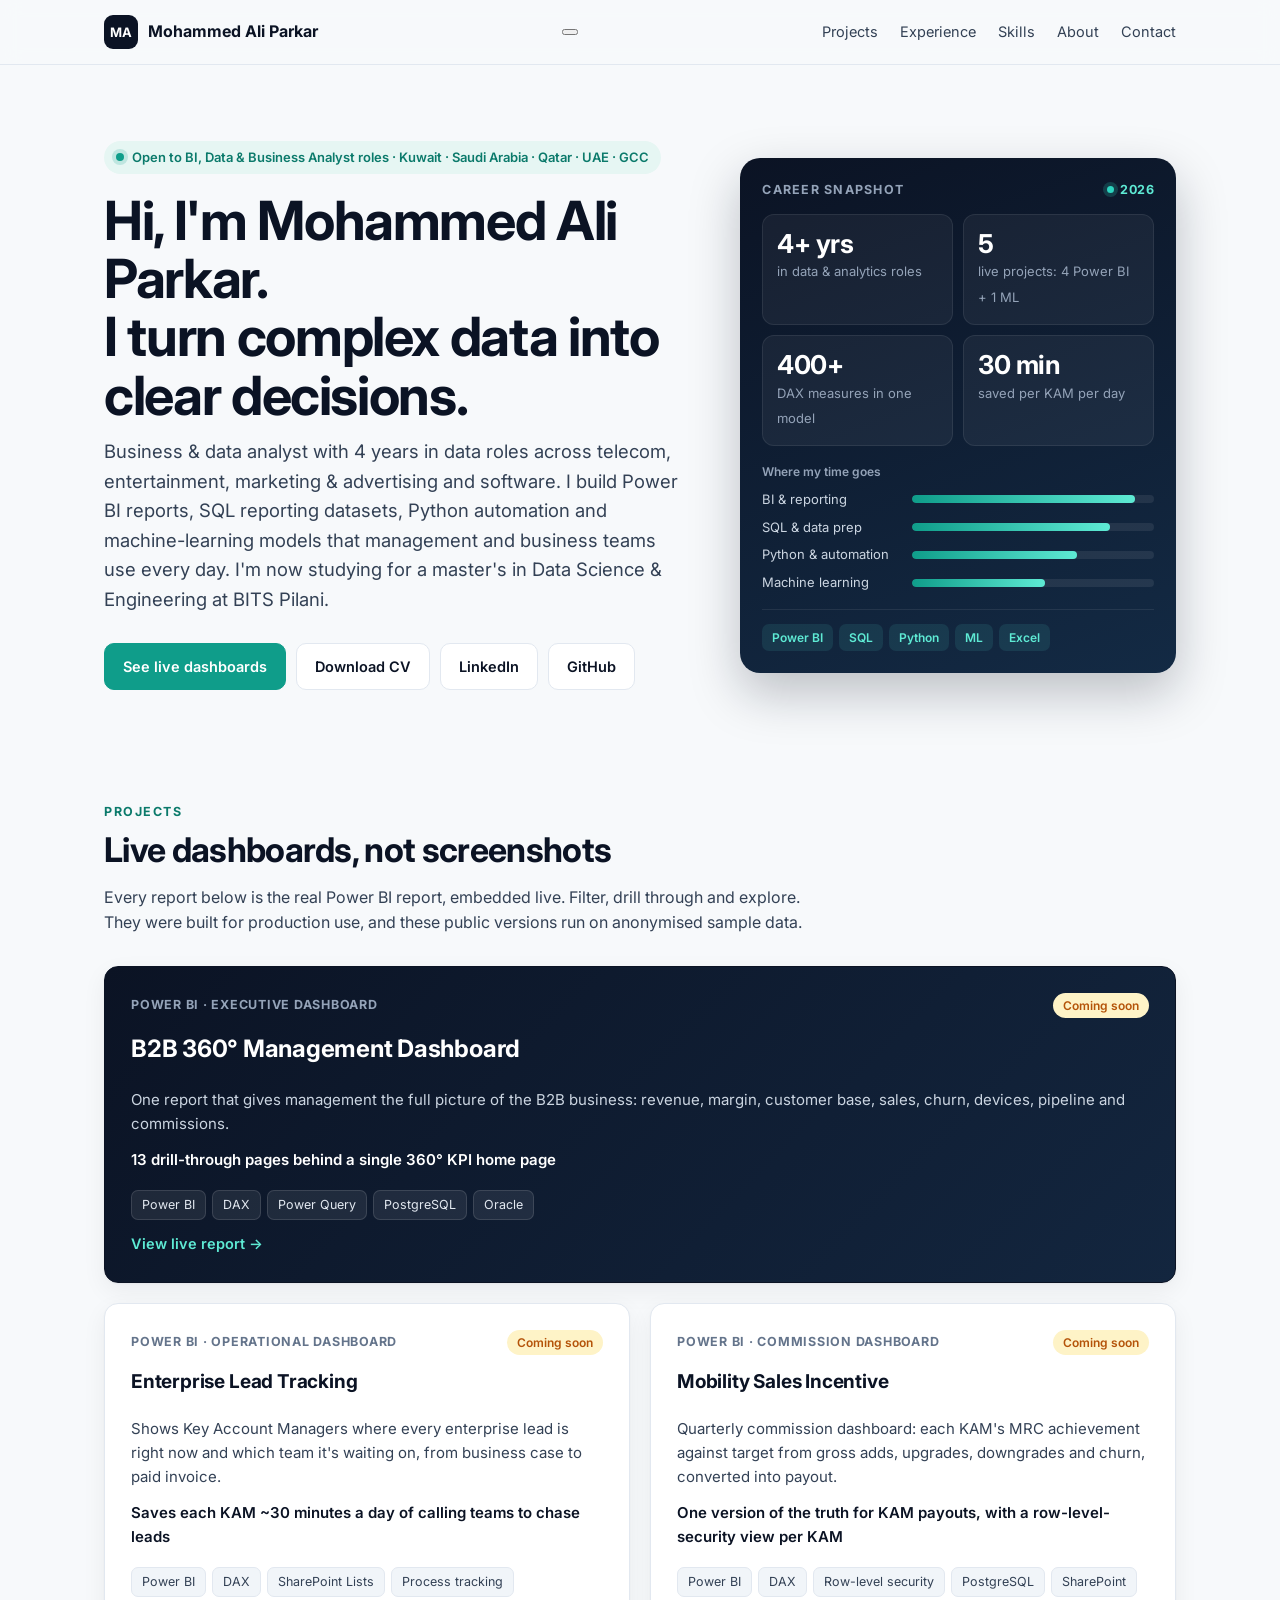
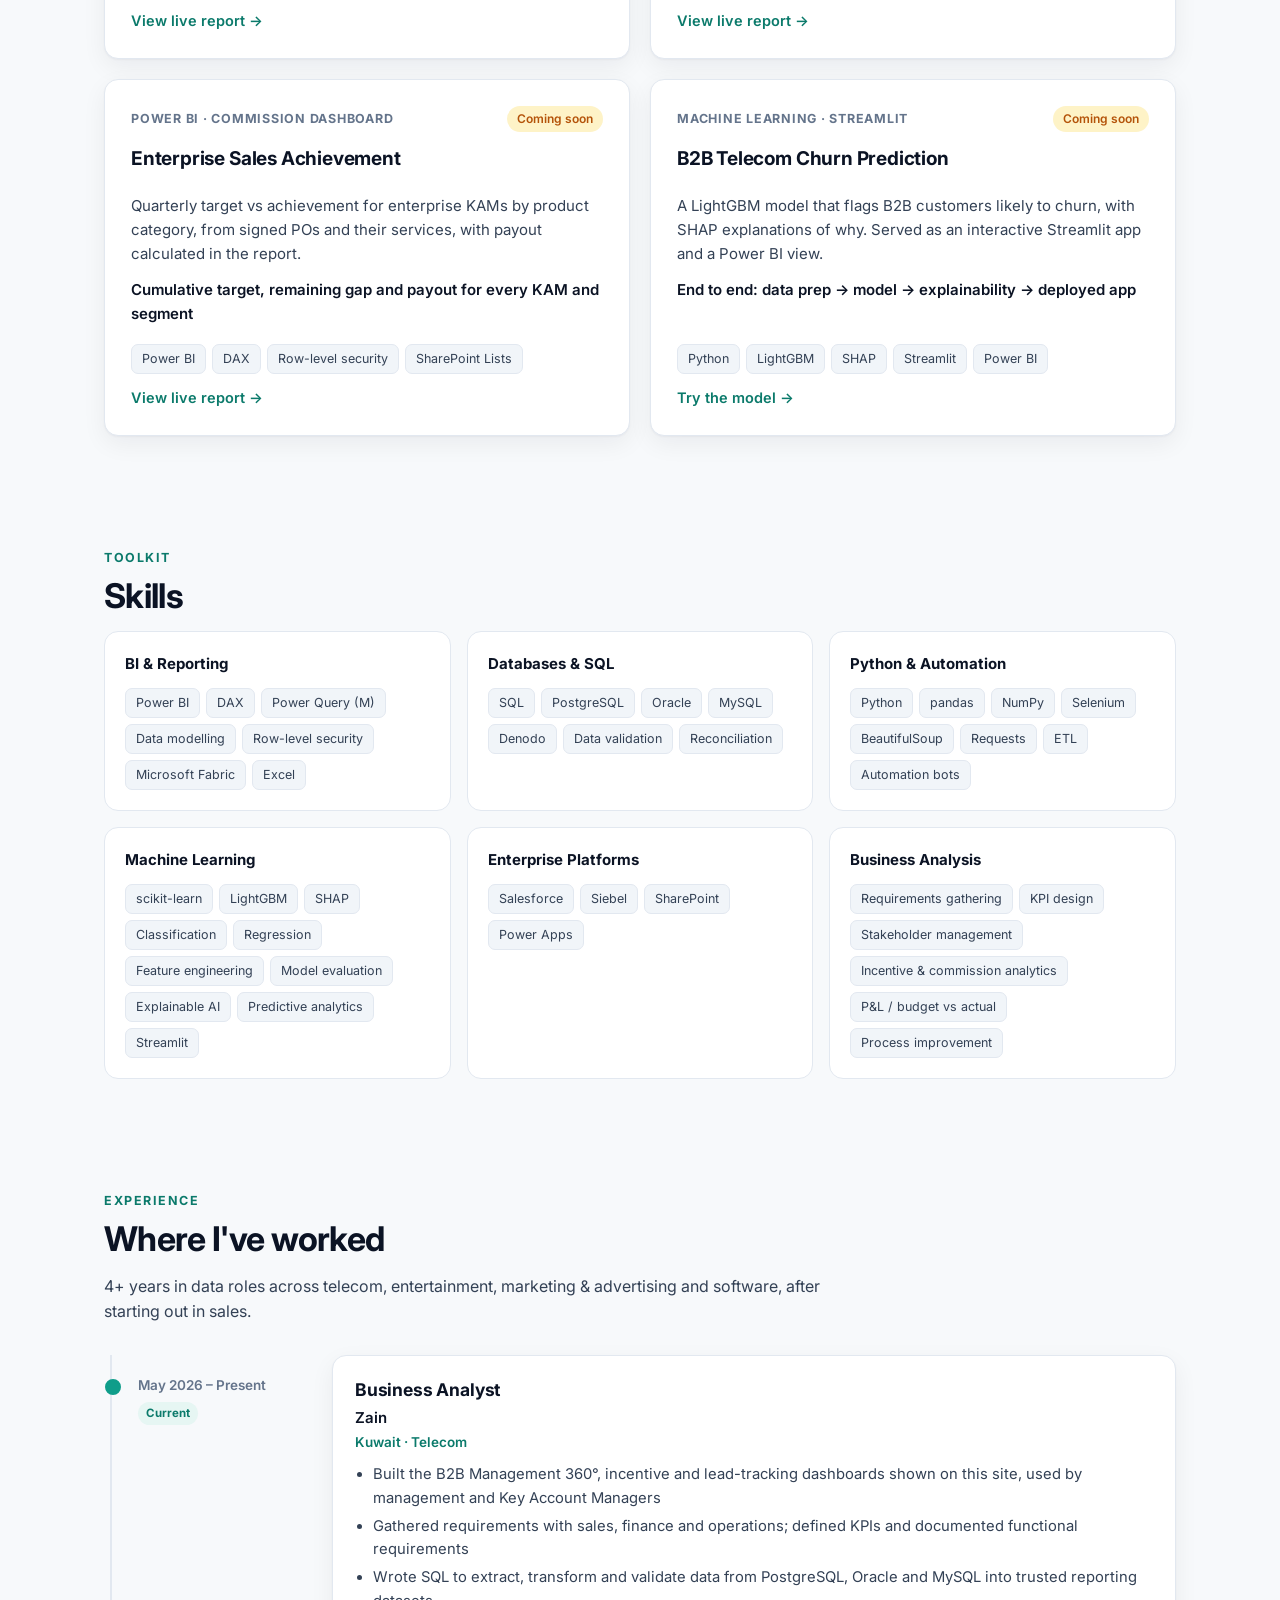
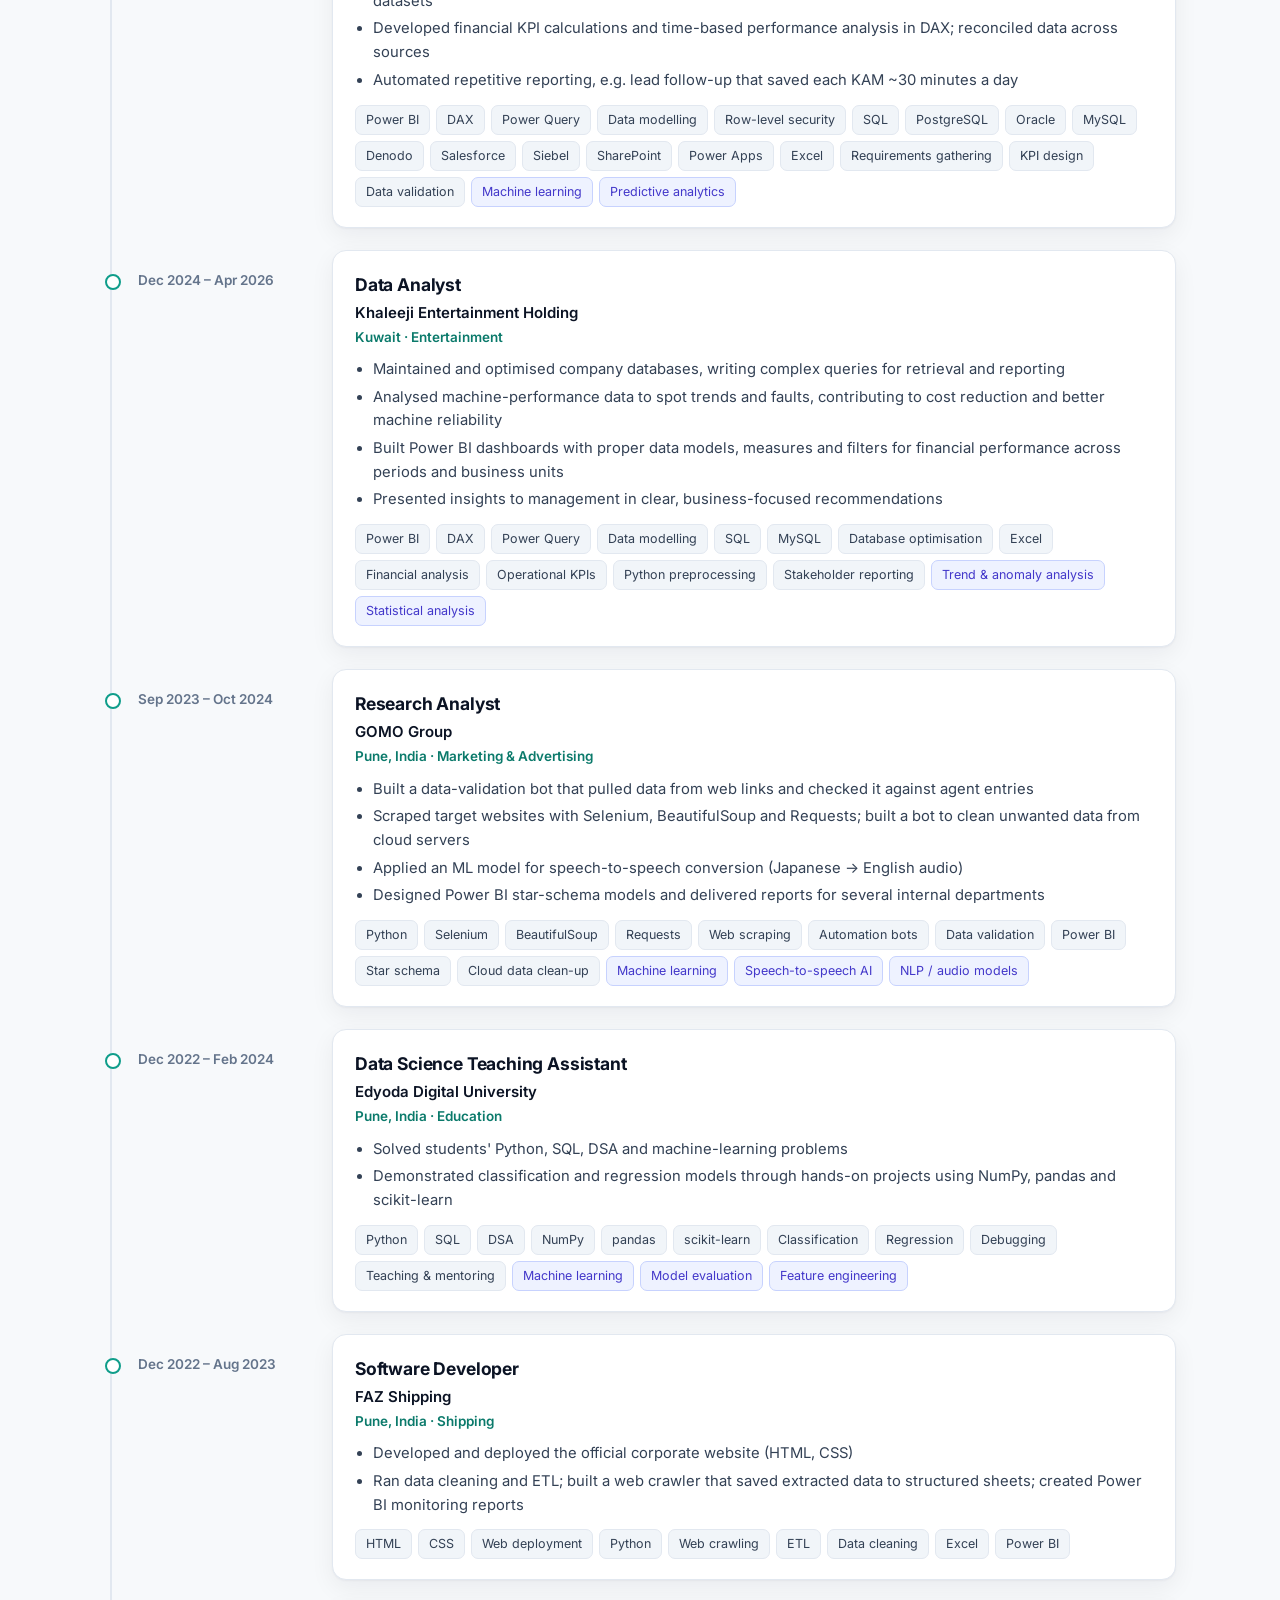
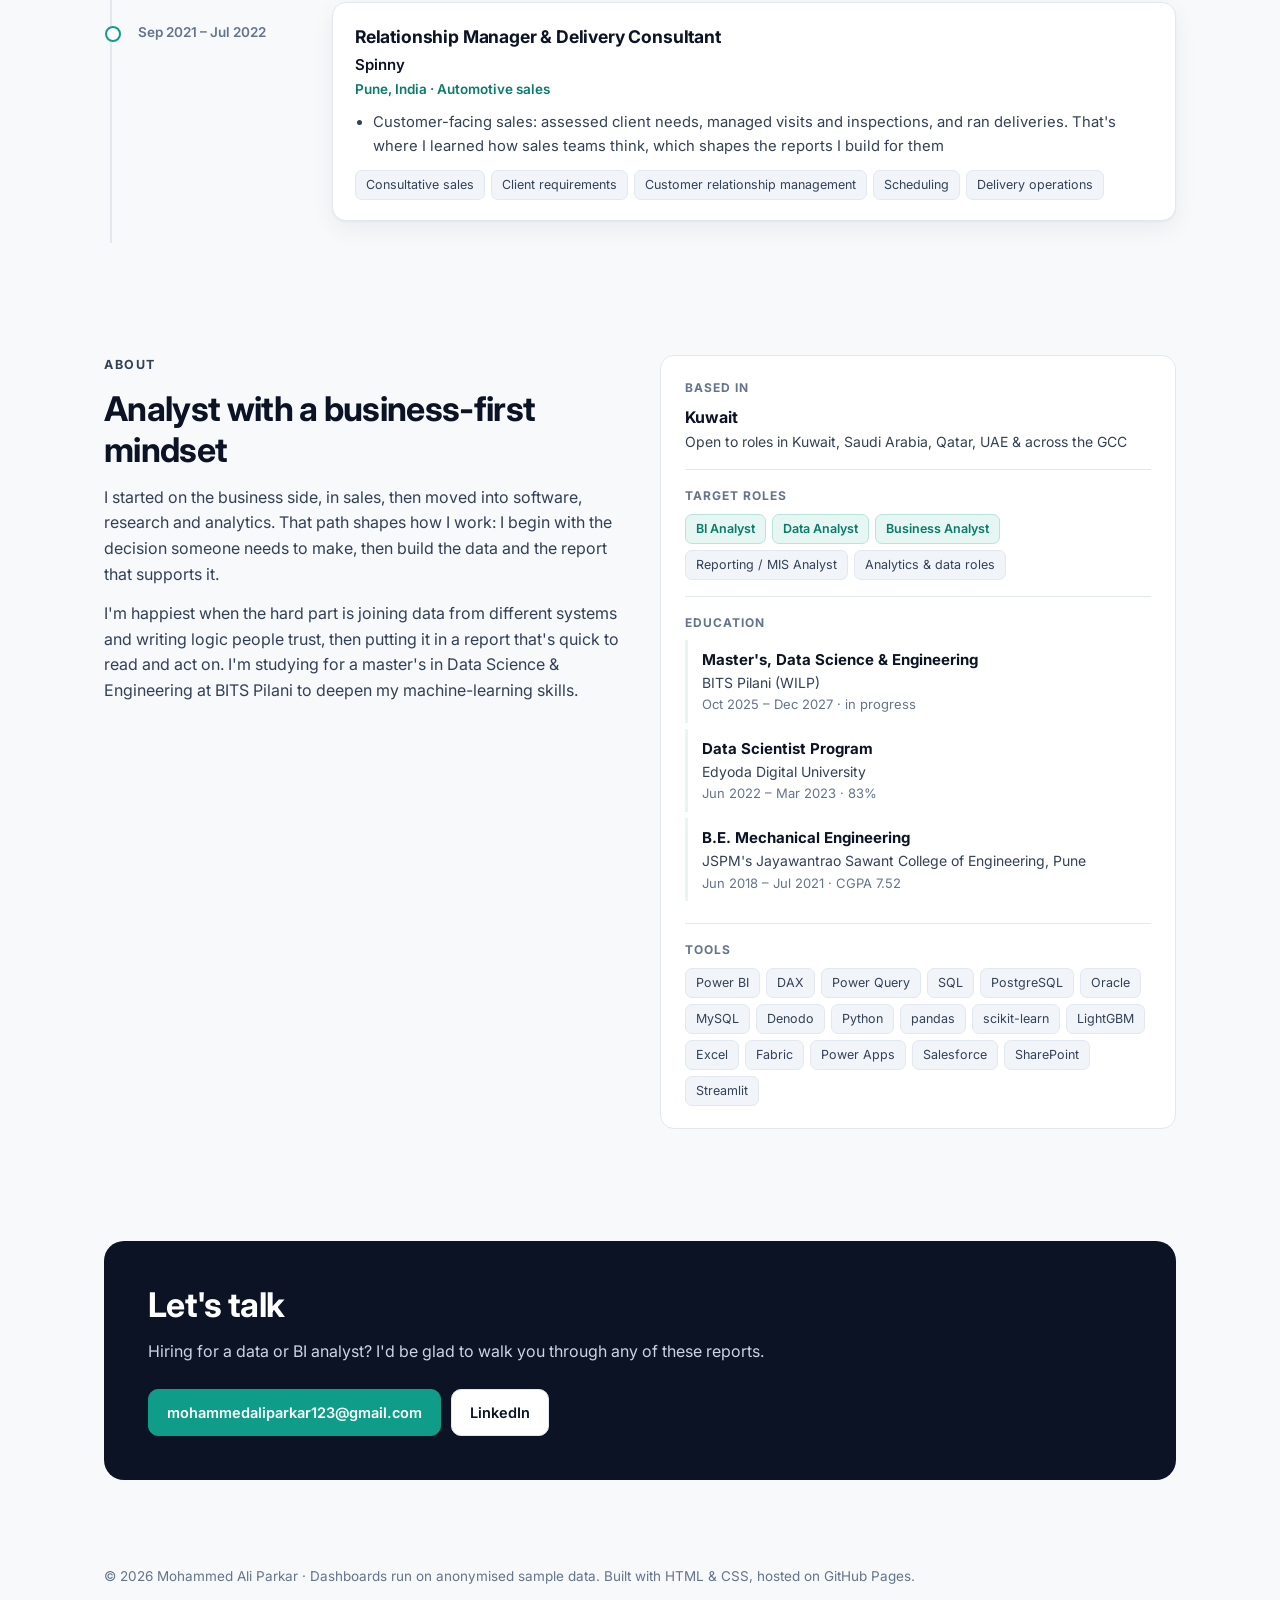
==== commit e833e453: "Add files via upload" ====
--- a/index.html
+++ b/index.html
@@ -1,9 +1,9 @@
 <!DOCTYPE html>
 <html lang="en"><head><meta charset="utf-8"><meta name="viewport" content="width=device-width,initial-scale=1">
 <title>Your Name · Data Analyst Portfolio</title><meta name="description" content="Data analyst portfolio: live Power BI dashboards and a machine-learning churn model.">
-<link rel="preconnect" href="https://fonts.googleapis.com"><link rel="preconnect" href="https://fonts.gstatic.com" crossorigin><link href="https://fonts.googleapis.com/css2?family=Inter:wght@400;500;600;700;800&family=JetBrains+Mono:wght@400;500&display=swap" rel="stylesheet"><link rel="stylesheet" href="assets/style.css?v=6"></head><body>
+<link rel="preconnect" href="https://fonts.googleapis.com"><link rel="preconnect" href="https://fonts.gstatic.com" crossorigin><link href="https://fonts.googleapis.com/css2?family=Inter:wght@400;500;600;700;800&family=JetBrains+Mono:wght@400;500&display=swap" rel="stylesheet"><link rel="stylesheet" href="assets/style.css?v=7"></head><body>
 <nav class="nav"><div class="wrap"><a class="brand" href="index.html"><span class="badge" data-initials></span><span data-name></span></a>
-<div class="nav-links"><a href="index.html#projects" class="keep">Projects</a><a href="index.html#experience">Experience</a><a href="index.html#skills">Skills</a><a href="index.html#about">About</a><a href="index.html#contact" class="keep">Contact</a></div></div></nav>
+<button class="menu-btn" aria-label="Open menu" aria-expanded="false"><span></span><span></span><span></span></button><div class="nav-links"><a href="index.html#projects" class="keep">Projects</a><a href="index.html#experience">Experience</a><a href="index.html#skills">Skills</a><a href="index.html#about">About</a><a href="index.html#contact" class="keep">Contact</a></div></div></nav>
 <main>
 <header class="hero"><div class="wrap hero-grid"><div>
 <span class="open" data-open></span>
@@ -61,4 +61,4 @@
 <section id="contact"><div class="wrap"><div class="contact"><div><h2>Let's talk</h2><p>Hiring for a data or BI analyst? I'd be glad to walk you through any of these reports.</p></div>
 <div class="cta"><a class="btn primary" data-email href="#"><span data-email-text></span></a><a class="btn" data-linkedin href="#" target="_blank" rel="noopener">LinkedIn</a></div></div></div></section>
 </main><footer><div class="wrap">© <span data-year></span> <span data-name></span> · Dashboards run on anonymised sample data. Built with HTML &amp; CSS, hosted on GitHub Pages.</div></footer>
-<script src="assets/config.js?v=6"></script><script src="assets/site.js?v=6"></script></body></html>+<script src="assets/config.js?v=7"></script><script src="assets/site.js?v=7"></script></body></html>
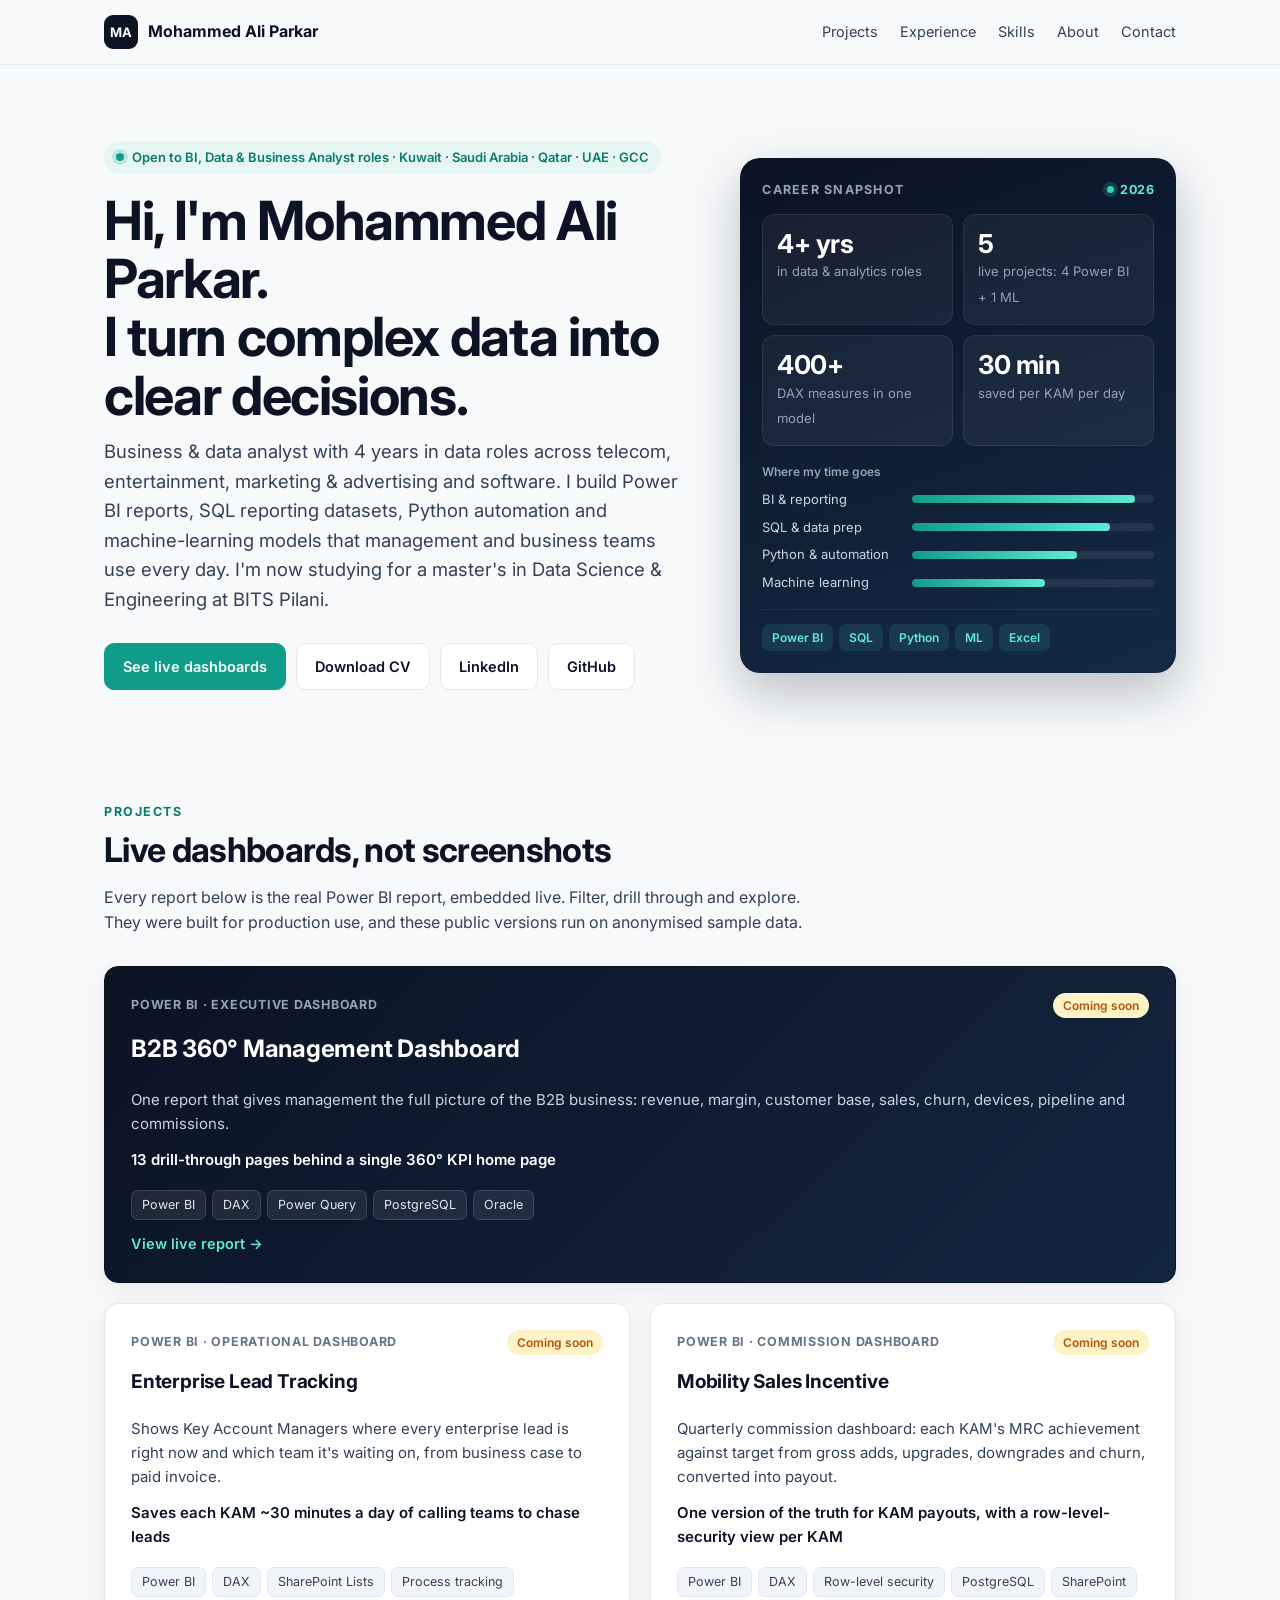
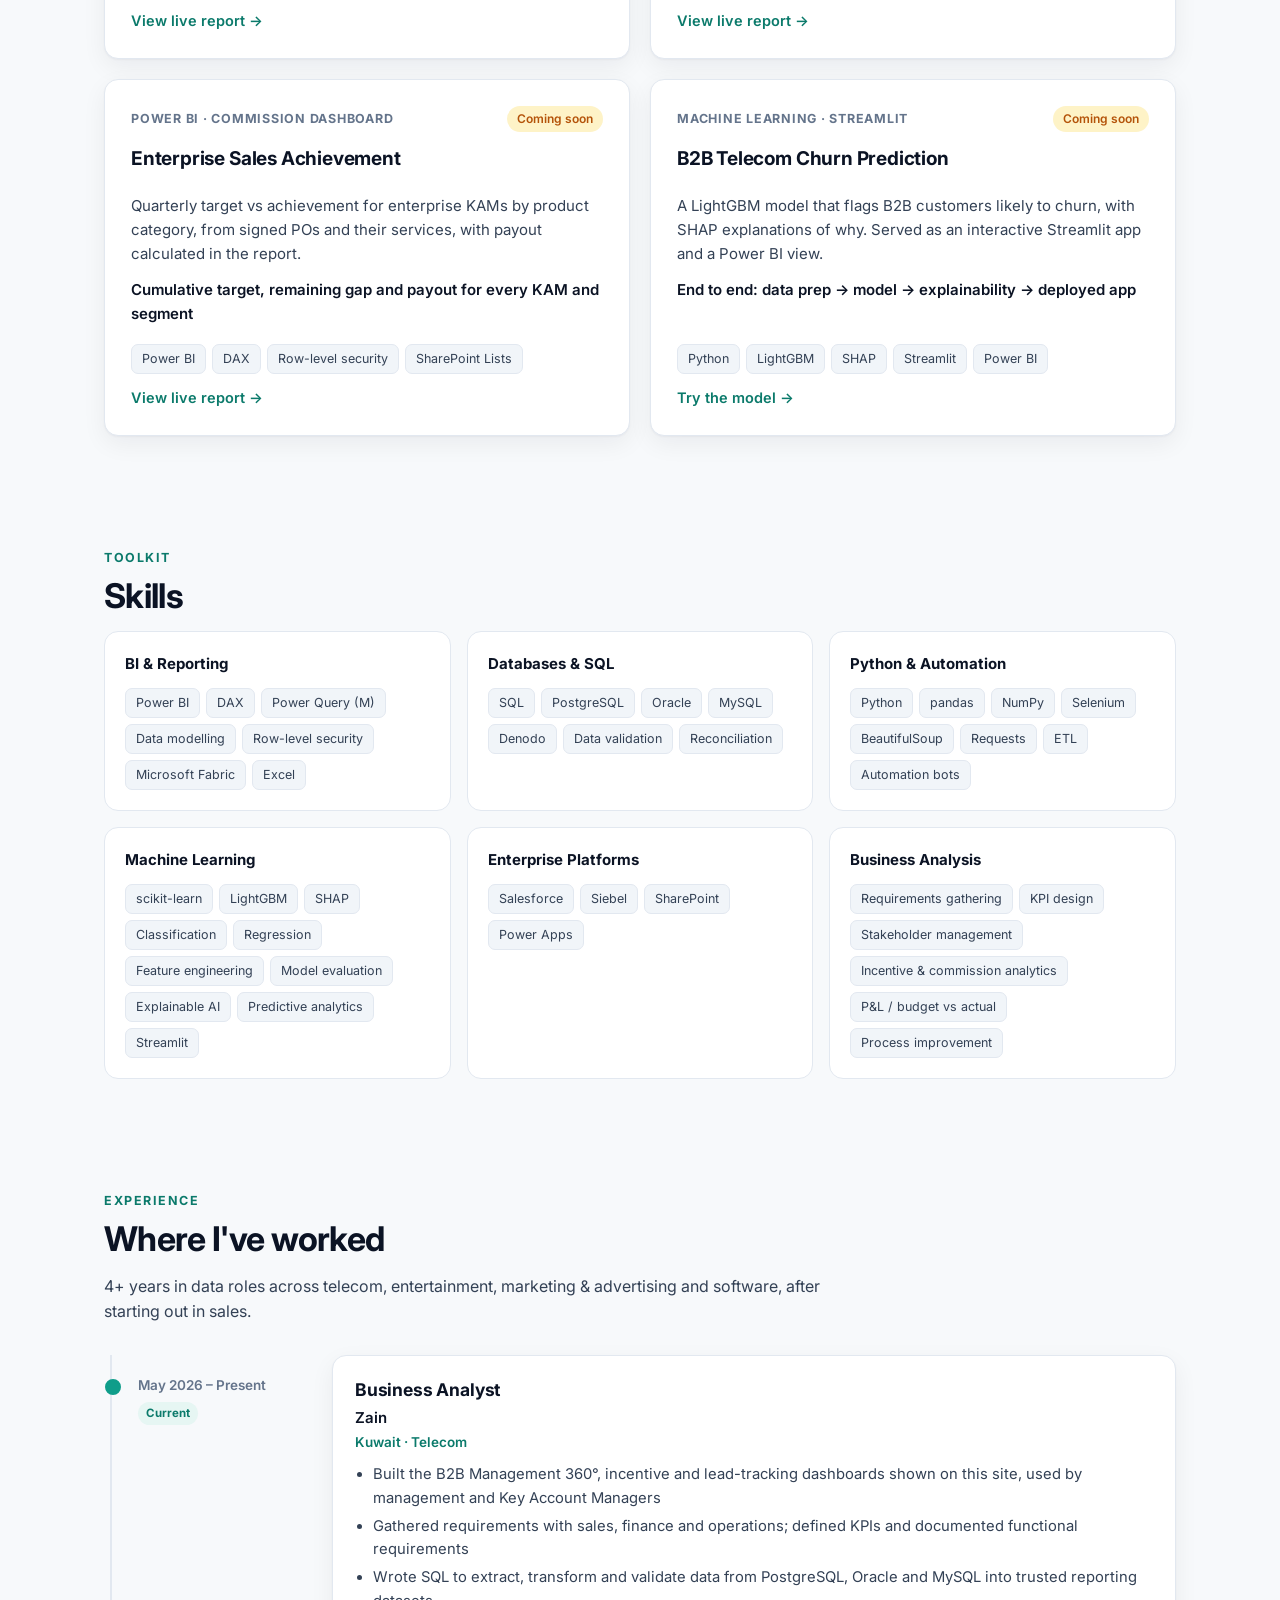
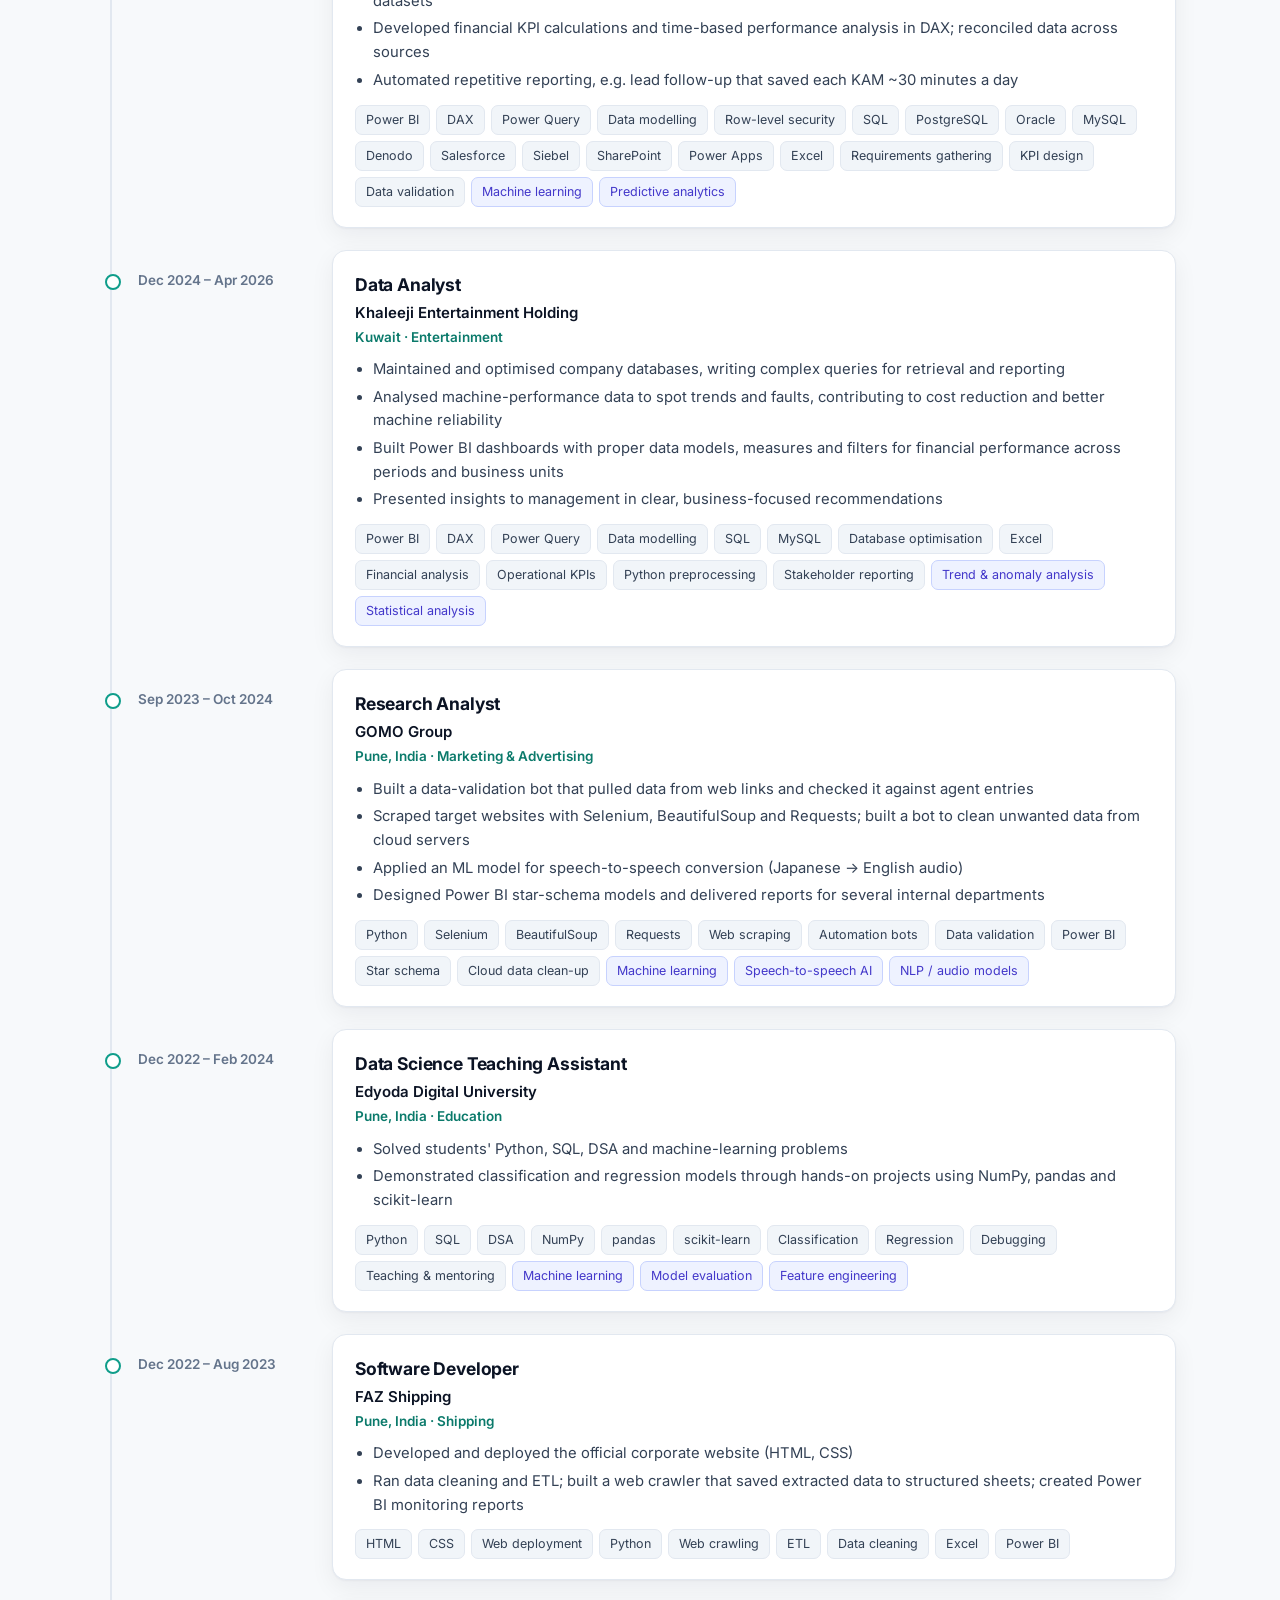
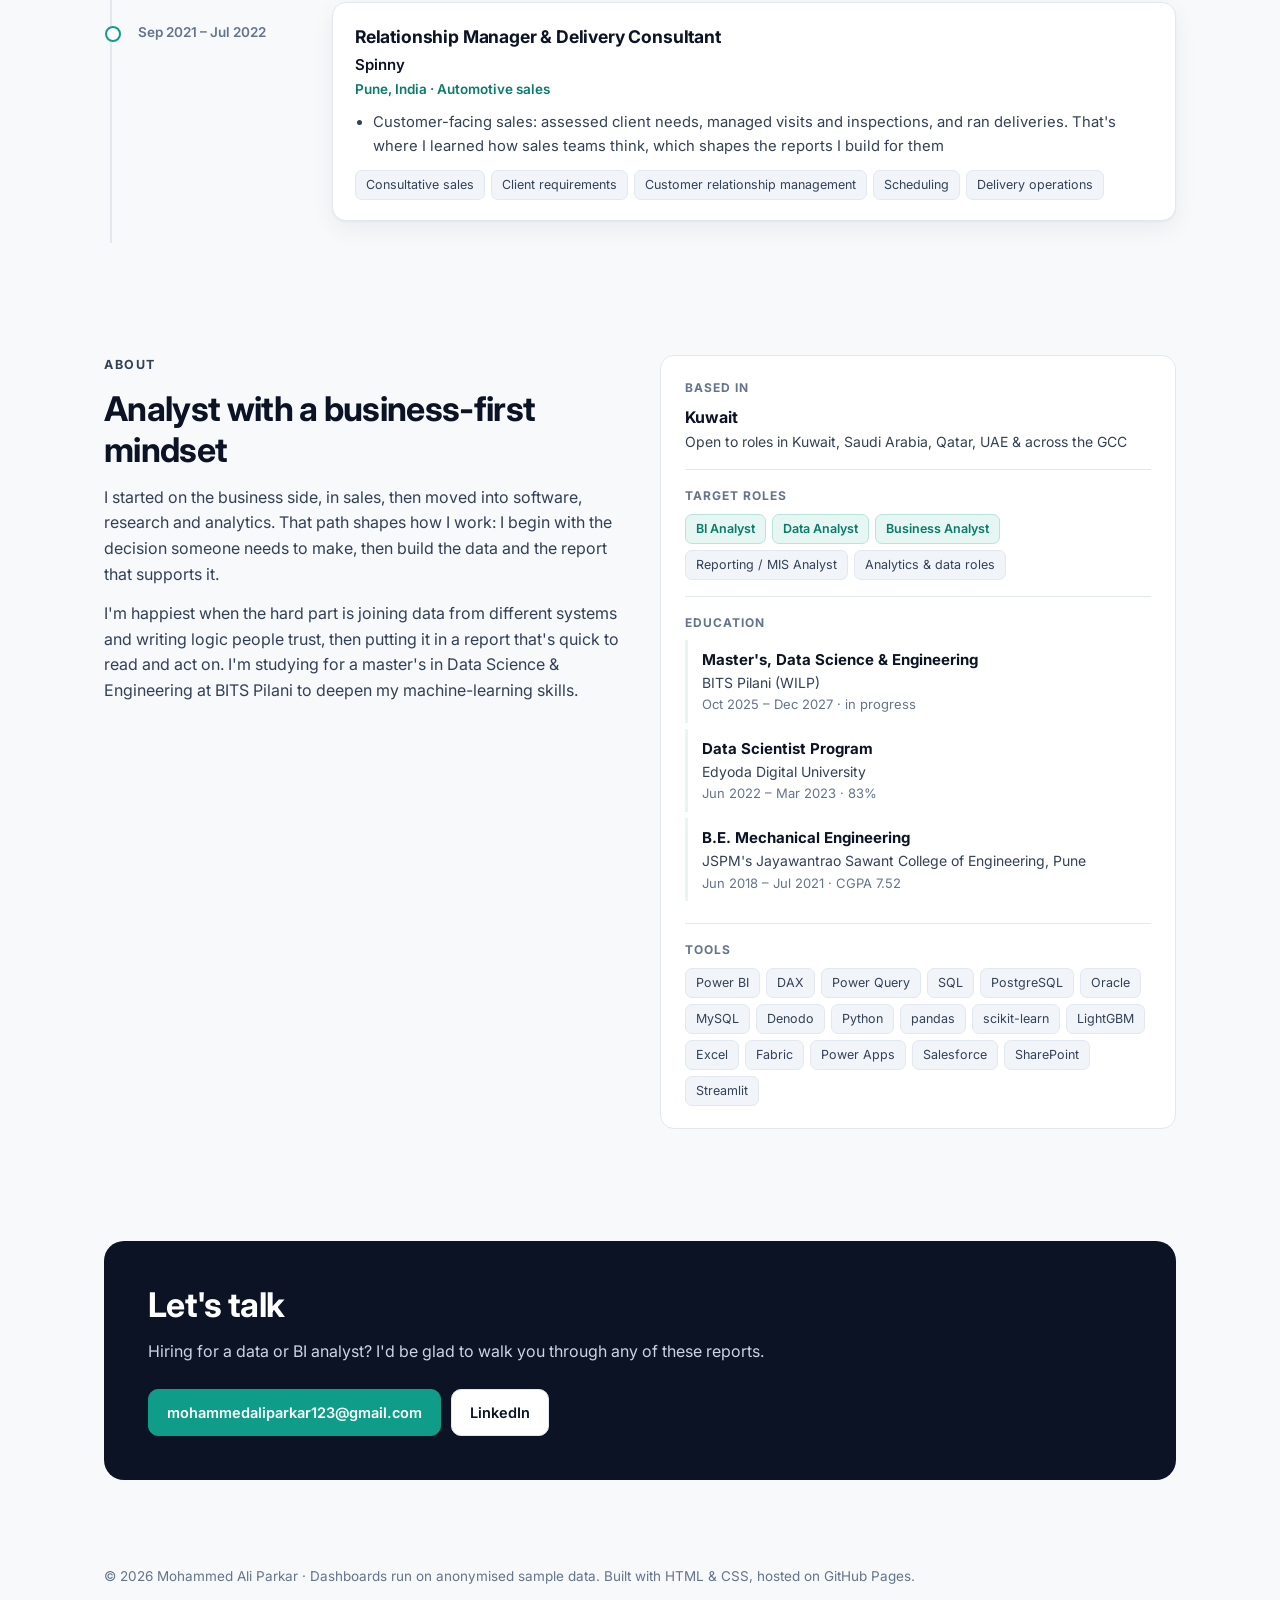
==== commit d318184b: "Add files via upload" ====
--- a/index.html
+++ b/index.html
@@ -1,7 +1,7 @@
 <!DOCTYPE html>
 <html lang="en"><head><meta charset="utf-8"><meta name="viewport" content="width=device-width,initial-scale=1">
 <title>Your Name · Data Analyst Portfolio</title><meta name="description" content="Data analyst portfolio: live Power BI dashboards and a machine-learning churn model.">
-<link rel="preconnect" href="https://fonts.googleapis.com"><link rel="preconnect" href="https://fonts.gstatic.com" crossorigin><link href="https://fonts.googleapis.com/css2?family=Inter:wght@400;500;600;700;800&family=JetBrains+Mono:wght@400;500&display=swap" rel="stylesheet"><link rel="stylesheet" href="assets/style.css?v=7"></head><body>
+<link rel="preconnect" href="https://fonts.googleapis.com"><link rel="preconnect" href="https://fonts.gstatic.com" crossorigin><link href="https://fonts.googleapis.com/css2?family=Inter:wght@400;500;600;700;800&family=JetBrains+Mono:wght@400;500&display=swap" rel="stylesheet"><link rel="stylesheet" href="assets/style.css?v=8"></head><body>
 <nav class="nav"><div class="wrap"><a class="brand" href="index.html"><span class="badge" data-initials></span><span data-name></span></a>
 <button class="menu-btn" aria-label="Open menu" aria-expanded="false"><span></span><span></span><span></span></button><div class="nav-links"><a href="index.html#projects" class="keep">Projects</a><a href="index.html#experience">Experience</a><a href="index.html#skills">Skills</a><a href="index.html#about">About</a><a href="index.html#contact" class="keep">Contact</a></div></div></nav>
 <main>
@@ -61,4 +61,4 @@
 <section id="contact"><div class="wrap"><div class="contact"><div><h2>Let's talk</h2><p>Hiring for a data or BI analyst? I'd be glad to walk you through any of these reports.</p></div>
 <div class="cta"><a class="btn primary" data-email href="#"><span data-email-text></span></a><a class="btn" data-linkedin href="#" target="_blank" rel="noopener">LinkedIn</a></div></div></div></section>
 </main><footer><div class="wrap">© <span data-year></span> <span data-name></span> · Dashboards run on anonymised sample data. Built with HTML &amp; CSS, hosted on GitHub Pages.</div></footer>
-<script src="assets/config.js?v=7"></script><script src="assets/site.js?v=7"></script></body></html>+<script>(function(){var b=document.querySelector(".menu-btn"),n=document.querySelector(".nav");if(!b||!n)return;b.onclick=function(){var o=n.classList.toggle("menu-open");b.setAttribute("aria-expanded",o?"true":"false")};document.querySelectorAll(".nav-links a").forEach(function(a){a.addEventListener("click",function(){n.classList.remove("menu-open")})})})();</script><script src="assets/config.js?v=8"></script><script src="assets/site.js?v=8"></script></body></html>
--- a/assets/style.css
+++ b/assets/style.css
@@ -248,3 +248,17 @@
   .nav-links a:not(.keep):not([href*="contact"]){display:none}
   h1{font-size:28px}
 }
+/* ===== mobile menu (v7) ===== */
+.menu-btn{display:none}
+@media(max-width:640px){
+  .nav .wrap{position:relative}
+  .menu-btn{display:flex;flex-direction:column;justify-content:center;gap:5px;width:40px;height:40px;border:1px solid var(--line);border-radius:10px;background:#fff;padding:0 10px;cursor:pointer}
+  .menu-btn span{display:block;height:2px;background:var(--ink);border-radius:2px;transition:.2s}
+  .nav.menu-open .menu-btn span:nth-child(1){transform:translateY(7px) rotate(45deg)}
+  .nav.menu-open .menu-btn span:nth-child(2){opacity:0}
+  .nav.menu-open .menu-btn span:nth-child(3){transform:translateY(-7px) rotate(-45deg)}
+  .nav-links{display:none;position:absolute;top:58px;left:0;right:0;flex-direction:column;gap:0;background:#fff;border-bottom:1px solid var(--line);box-shadow:0 12px 24px rgba(15,23,42,.08);padding:6px 18px 12px}
+  .nav.menu-open .nav-links{display:flex}
+  .nav-links a,.nav-links a:not(.keep),.nav-links a:not(.keep):not([href*="contact"]){display:block;padding:12px 4px;font-size:16px;font-weight:500;color:var(--ink);border-bottom:1px solid #F1F5F9}
+  .nav-links a:last-child{border-bottom:0}
+}
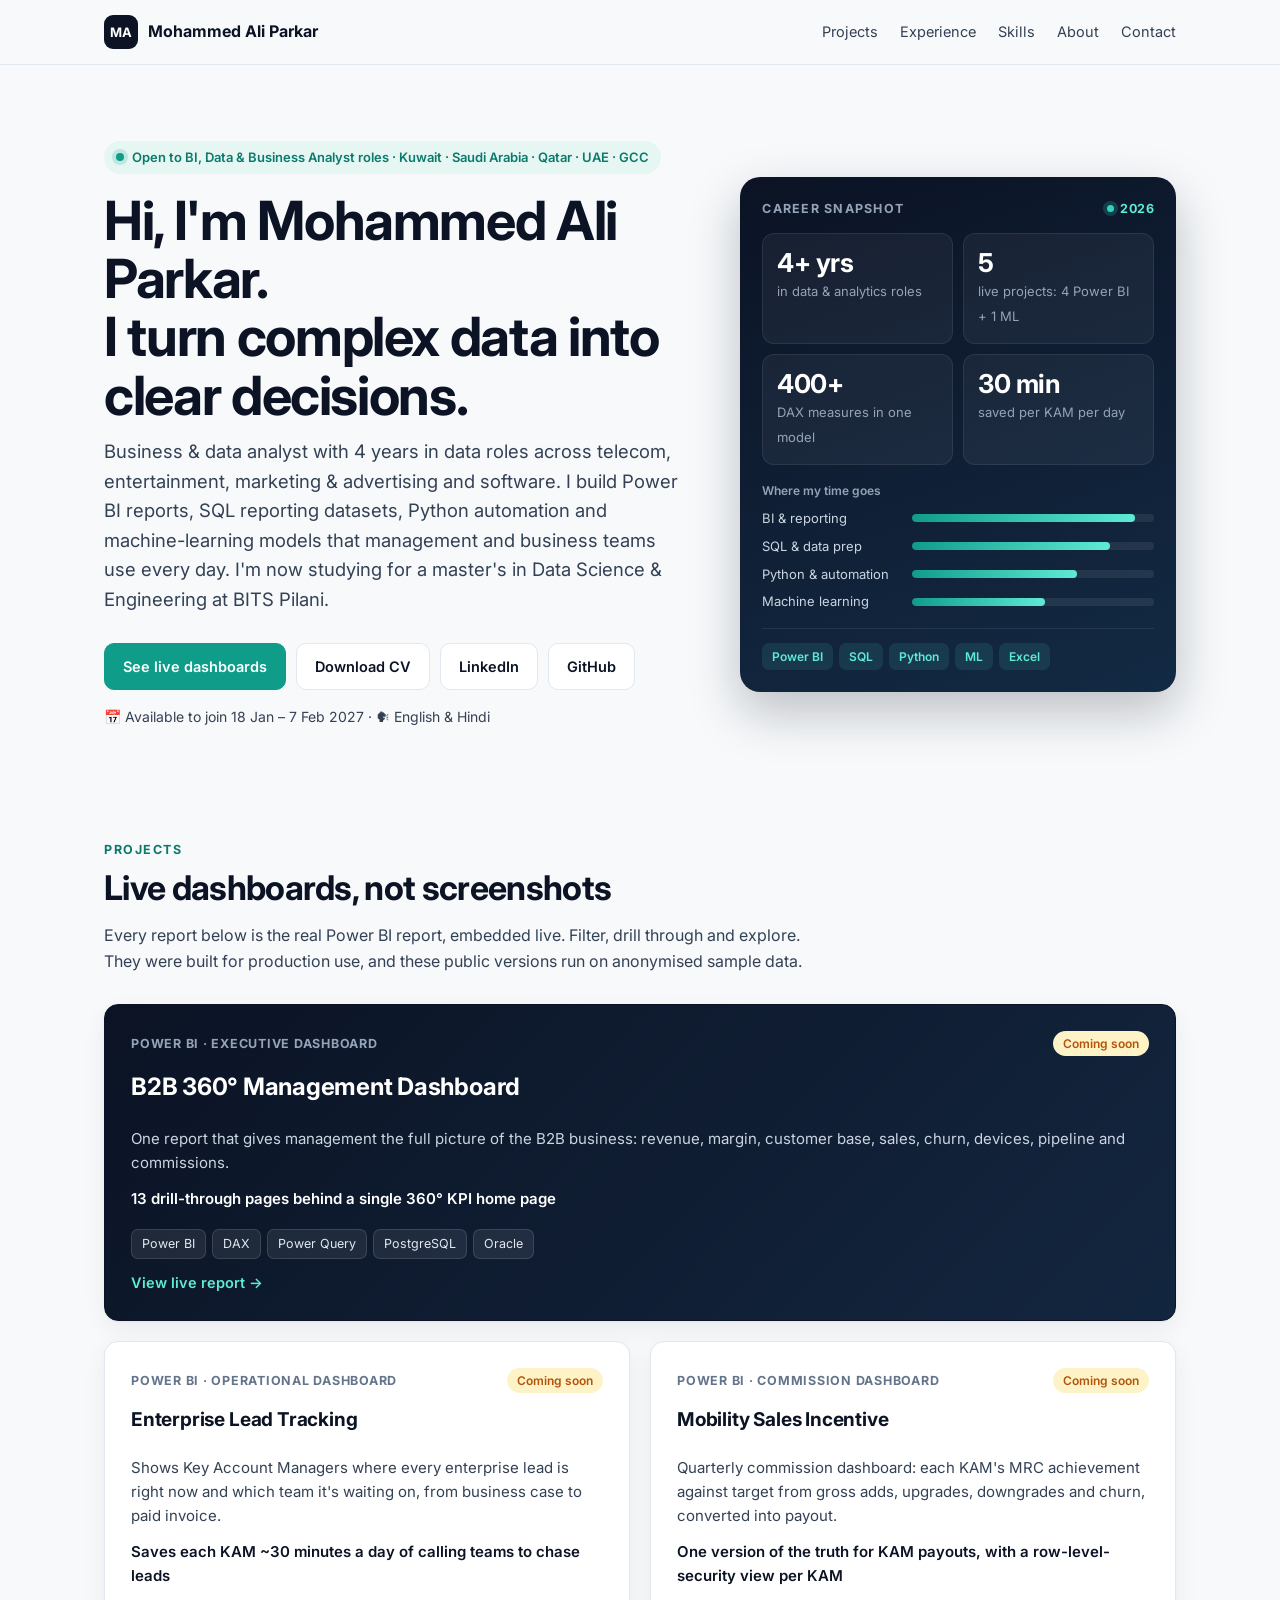
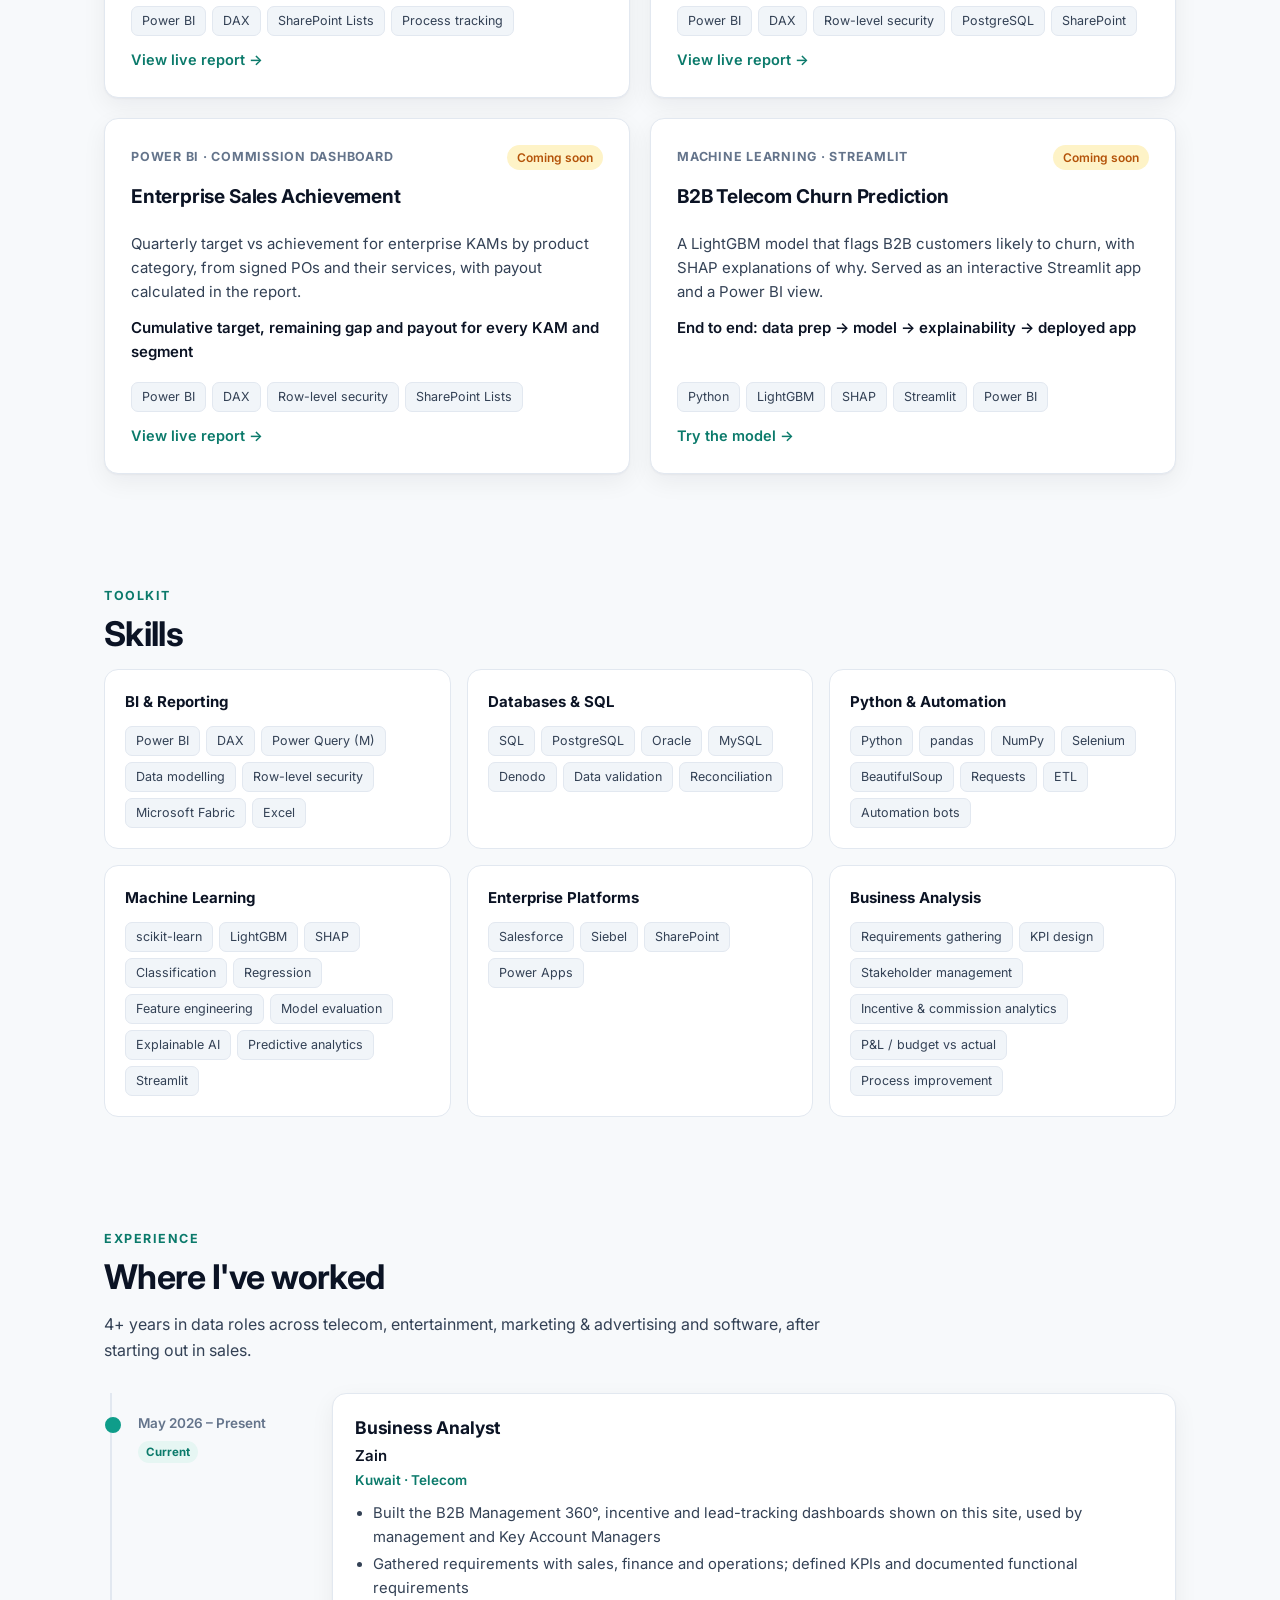
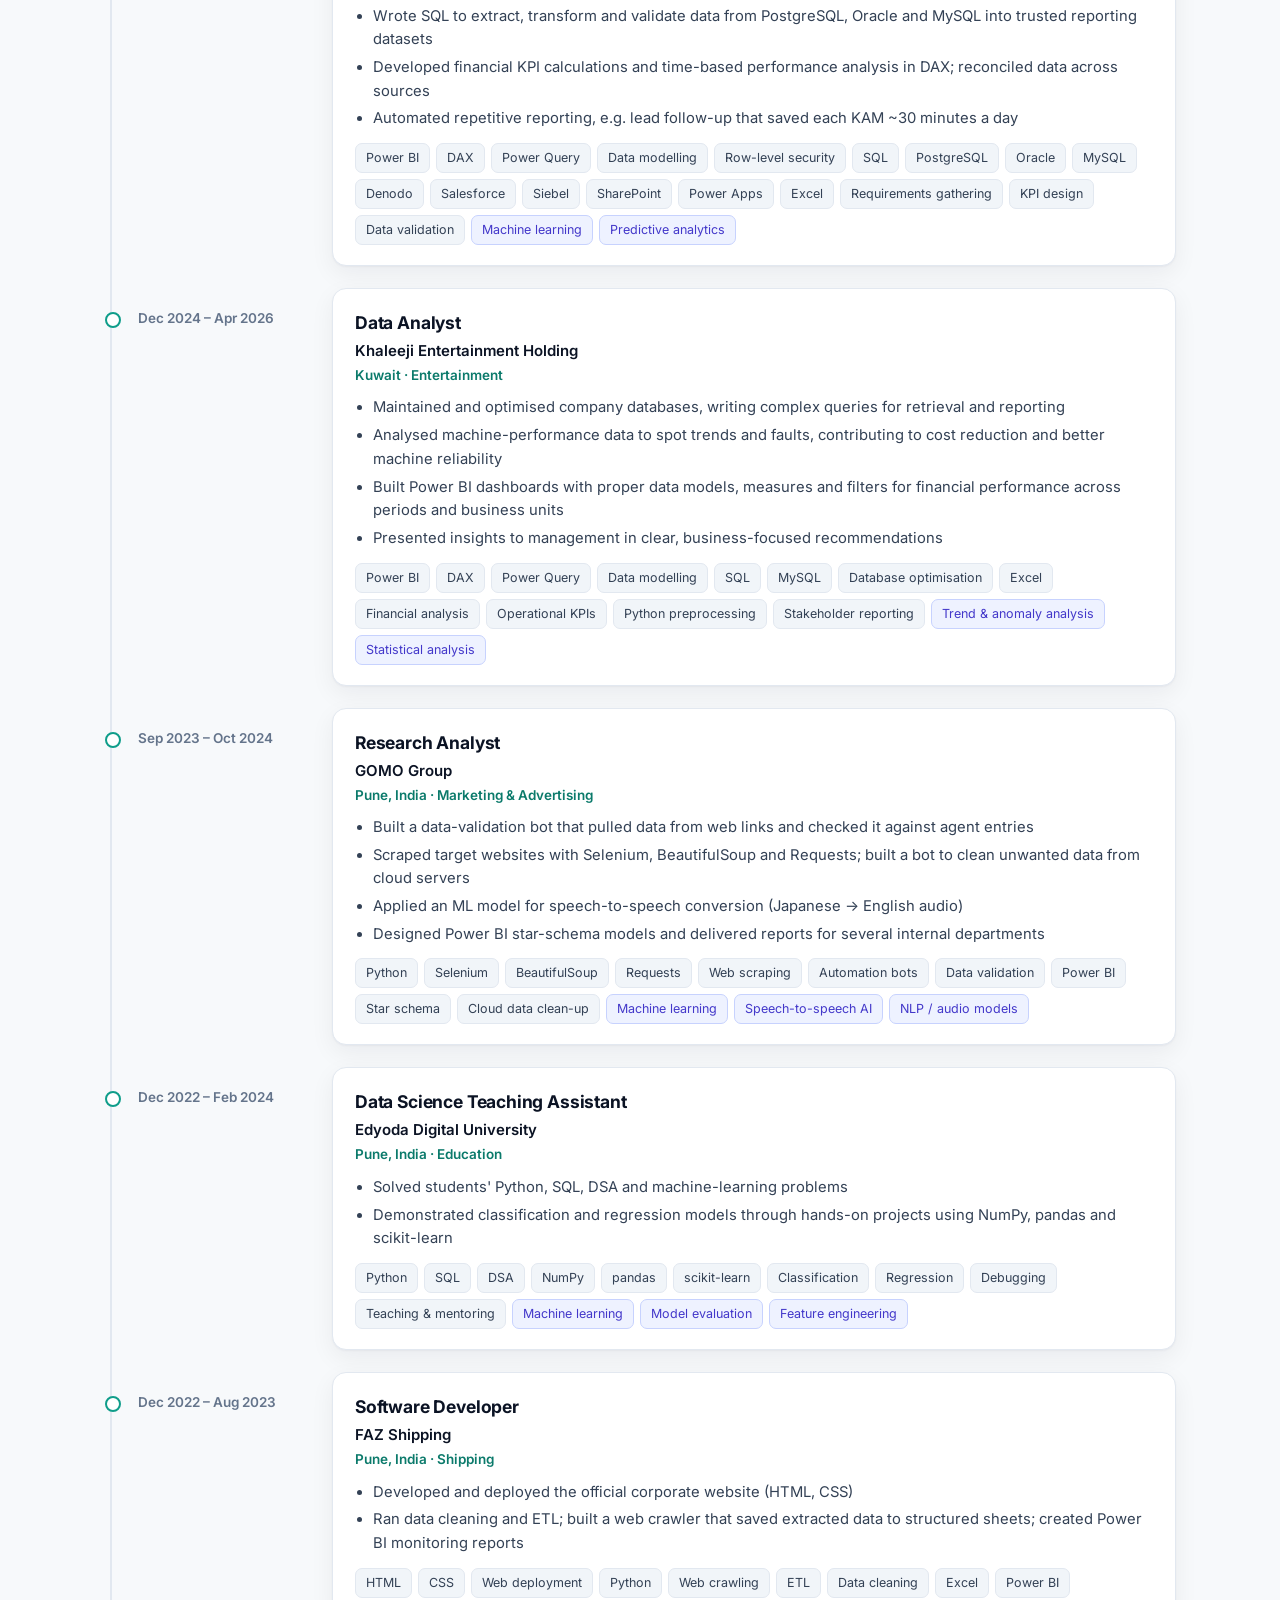
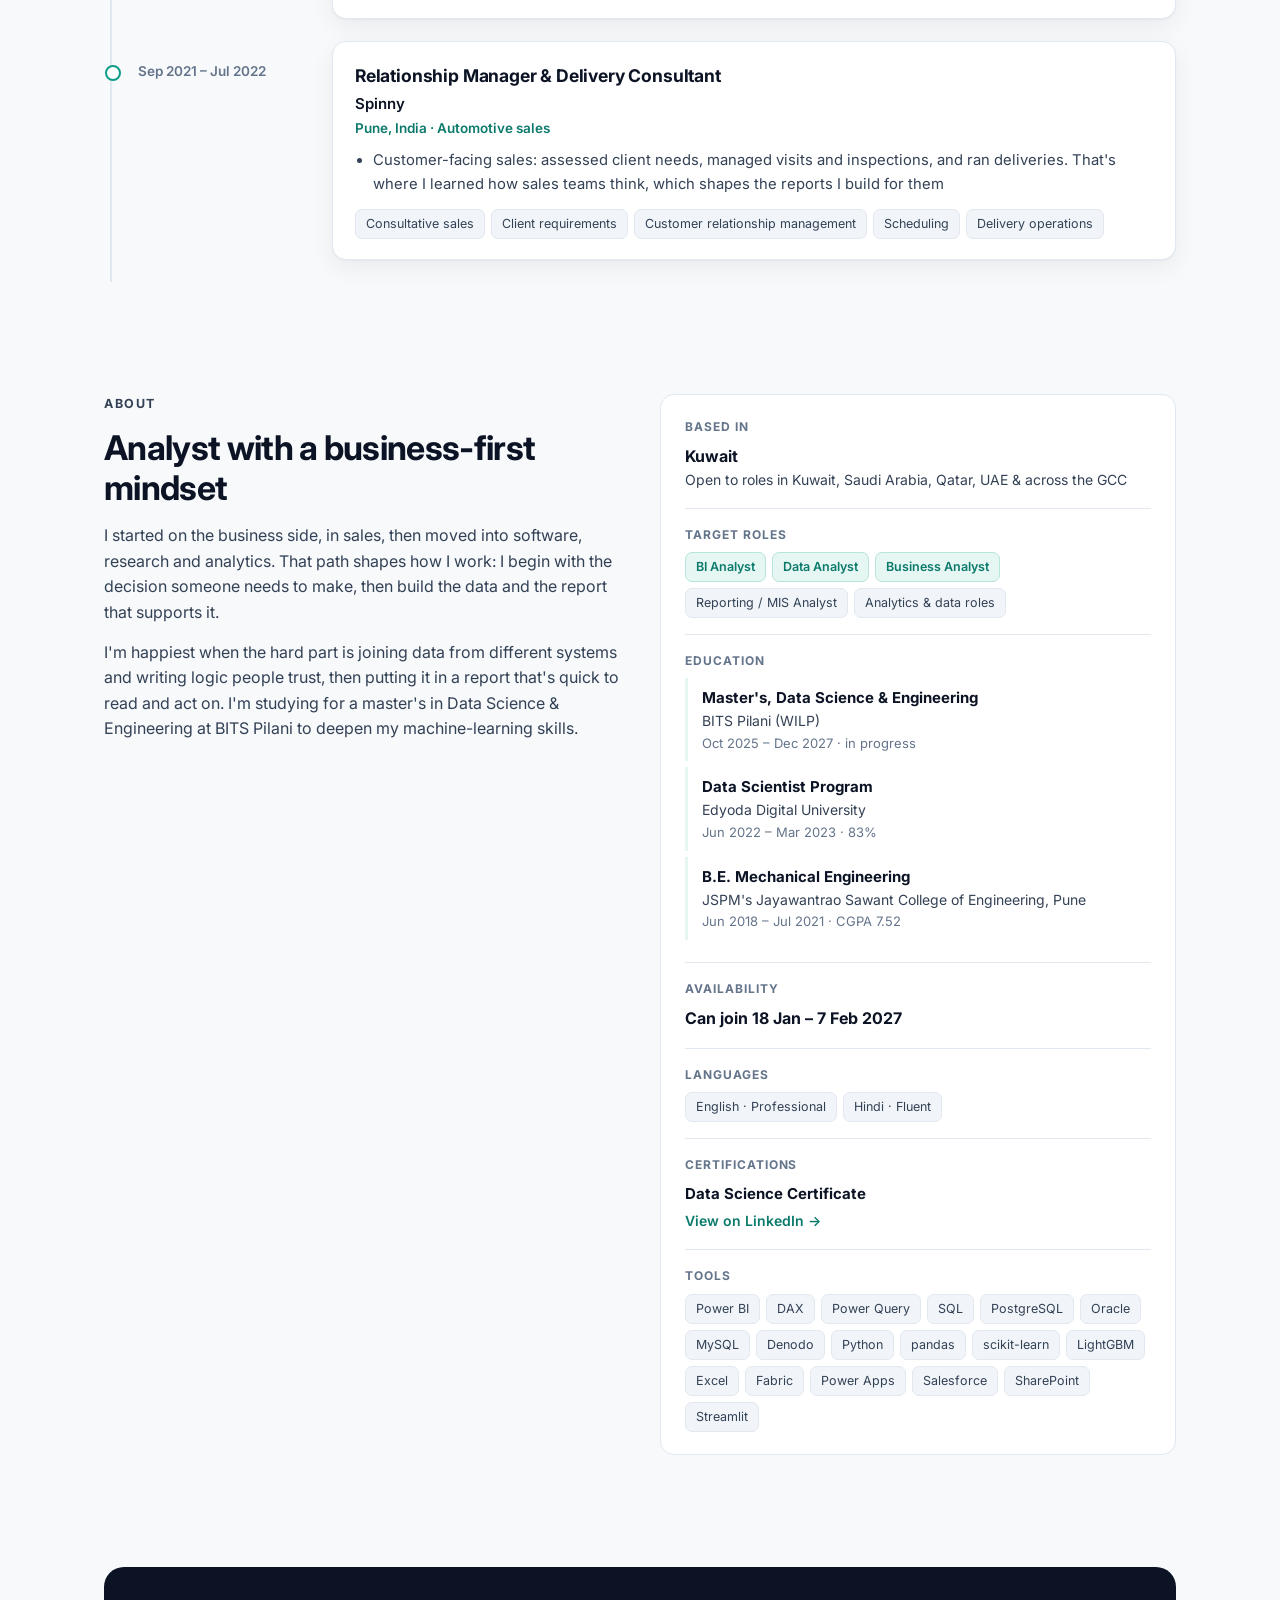
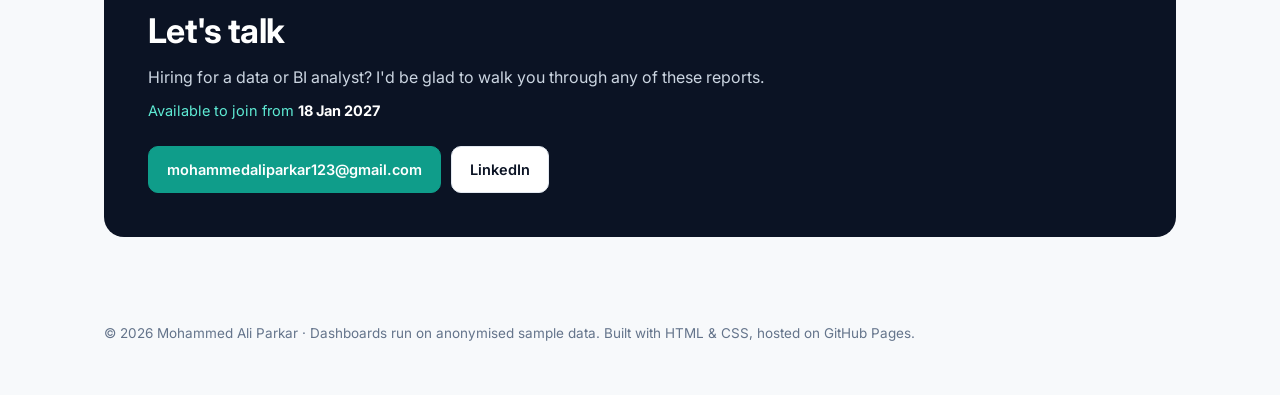
==== commit 45dc842d: "Add files via upload" ====
--- a/index.html
+++ b/index.html
@@ -1,7 +1,12 @@
 <!DOCTYPE html>
 <html lang="en"><head><meta charset="utf-8"><meta name="viewport" content="width=device-width,initial-scale=1">
-<title>Your Name · Data Analyst Portfolio</title><meta name="description" content="Data analyst portfolio: live Power BI dashboards and a machine-learning churn model.">
-<link rel="preconnect" href="https://fonts.googleapis.com"><link rel="preconnect" href="https://fonts.gstatic.com" crossorigin><link href="https://fonts.googleapis.com/css2?family=Inter:wght@400;500;600;700;800&family=JetBrains+Mono:wght@400;500&display=swap" rel="stylesheet"><link rel="stylesheet" href="assets/style.css?v=8"></head><body>
+<title>Your Name · Data Analyst Portfolio</title><meta name="description" content="Mohammed Ali Parkar: BI, data and business analyst in Kuwait. Live Power BI dashboards, SQL, Python and machine learning.">
+<meta property="og:type" content="website"><meta property="og:url" content="https://parkar05.github.io/"><meta property="og:title" content="Mohammed Ali Parkar · Data &amp; BI Analyst Portfolio">
+<meta property="og:description" content="Live Power BI dashboards, SQL, Python and machine learning. Open to BI, Data &amp; Business Analyst roles across the GCC.">
+<meta property="og:image" content="https://parkar05.github.io/assets/og-image.png"><meta property="og:image:width" content="1200"><meta property="og:image:height" content="630">
+<meta name="twitter:card" content="summary_large_image"><meta name="twitter:image" content="https://parkar05.github.io/assets/og-image.png">
+<link rel="icon" type="image/svg+xml" href="assets/favicon.svg"><link rel="icon" type="image/png" sizes="64x64" href="assets/favicon-64.png"><link rel="apple-touch-icon" href="assets/apple-touch-icon.png"><meta name="theme-color" content="#0B1324">
+<link rel="preconnect" href="https://fonts.googleapis.com"><link rel="preconnect" href="https://fonts.gstatic.com" crossorigin><link href="https://fonts.googleapis.com/css2?family=Inter:wght@400;500;600;700;800&family=JetBrains+Mono:wght@400;500&display=swap" rel="stylesheet"><link rel="stylesheet" href="assets/style.css?v=9"></head><body>
 <nav class="nav"><div class="wrap"><a class="brand" href="index.html"><span class="badge" data-initials></span><span data-name></span></a>
 <button class="menu-btn" aria-label="Open menu" aria-expanded="false"><span></span><span></span><span></span></button><div class="nav-links"><a href="index.html#projects" class="keep">Projects</a><a href="index.html#experience">Experience</a><a href="index.html#skills">Skills</a><a href="index.html#about">About</a><a href="index.html#contact" class="keep">Contact</a></div></div></nav>
 <main>
@@ -10,6 +15,7 @@
 <h1>Hi, I'm <span data-name></span>.<br>I turn complex data into clear decisions.</h1>
 <p class="lede">Business &amp; data analyst with 4 years in data roles across telecom, entertainment, marketing &amp; advertising and software. I build Power BI reports, SQL reporting datasets, Python automation and machine-learning models that management and business teams use every day. I'm now studying for a master's in Data Science &amp; Engineering at BITS Pilani.</p>
 <div class="cta"><a class="btn primary" href="#projects">See live dashboards</a><a class="btn" data-cv href="#" target="_blank" rel="noopener">Download CV</a><a class="btn" data-linkedin href="#" target="_blank" rel="noopener">LinkedIn</a><a class="btn" data-github href="#" target="_blank" rel="noopener">GitHub</a></div>
+<p class="hero-note">📅 Available to join 18 Jan – 7 Feb 2027 · 🗣 English &amp; Hindi</p>
 </div>
 <div class="snap"><div class="snap-head"><span>Career snapshot</span><span class="dot-live">2026</span></div>
 <div class="snap-grid">
@@ -29,15 +35,15 @@
 
 <section id="projects"><div class="wrap"><p class="eyebrow">Projects</p><h2>Live dashboards, not screenshots</h2>
 <p class="sub">Every report below is the real Power BI report, embedded live. Filter, drill through and explore. They were built for production use, and these public versions run on anonymised sample data.</p>
-<div class="grid"><a class="card feature" href="projects/b2b-360.html"><div class="card-top"><span class="kind">Power BI · Executive dashboard</span><span class="pill" data-status="b2b-360"></span></div>
+<div class="grid"><a class="card feature" href="projects/b2b-360.html"><div class="thumb" data-thumb="b2b-360"></div><div class="card-top"><span class="kind">Power BI · Executive dashboard</span><span class="pill" data-status="b2b-360"></span></div>
 <h3>B2B 360° Management Dashboard</h3><p>One report that gives management the full picture of the B2B business: revenue, margin, customer base, sales, churn, devices, pipeline and commissions.</p><p class="outcome">13 drill-through pages behind a single 360° KPI home page</p>
-<div class="chips"><span class="chip">Power BI</span><span class="chip">DAX</span><span class="chip">Power Query</span><span class="chip">PostgreSQL</span><span class="chip">Oracle</span></div><span class="go">View live report →</span></a><a class="card" href="projects/lead-tracking.html"><div class="card-top"><span class="kind">Power BI · Operational dashboard</span><span class="pill" data-status="lead-tracking"></span></div>
+<div class="chips"><span class="chip">Power BI</span><span class="chip">DAX</span><span class="chip">Power Query</span><span class="chip">PostgreSQL</span><span class="chip">Oracle</span></div><span class="go">View live report →</span></a><a class="card" href="projects/lead-tracking.html"><div class="thumb" data-thumb="lead-tracking"></div><div class="card-top"><span class="kind">Power BI · Operational dashboard</span><span class="pill" data-status="lead-tracking"></span></div>
 <h3>Enterprise Lead Tracking</h3><p>Shows Key Account Managers where every enterprise lead is right now and which team it&#x27;s waiting on, from business case to paid invoice.</p><p class="outcome">Saves each KAM ~30 minutes a day of calling teams to chase leads</p>
-<div class="chips"><span class="chip">Power BI</span><span class="chip">DAX</span><span class="chip">SharePoint Lists</span><span class="chip">Process tracking</span></div><span class="go">View live report →</span></a><a class="card" href="projects/mobility-incentive.html"><div class="card-top"><span class="kind">Power BI · Commission dashboard</span><span class="pill" data-status="mobility-incentive"></span></div>
+<div class="chips"><span class="chip">Power BI</span><span class="chip">DAX</span><span class="chip">SharePoint Lists</span><span class="chip">Process tracking</span></div><span class="go">View live report →</span></a><a class="card" href="projects/mobility-incentive.html"><div class="thumb" data-thumb="mobility-incentive"></div><div class="card-top"><span class="kind">Power BI · Commission dashboard</span><span class="pill" data-status="mobility-incentive"></span></div>
 <h3>Mobility Sales Incentive</h3><p>Quarterly commission dashboard: each KAM&#x27;s MRC achievement against target from gross adds, upgrades, downgrades and churn, converted into payout.</p><p class="outcome">One version of the truth for KAM payouts, with a row-level-security view per KAM</p>
-<div class="chips"><span class="chip">Power BI</span><span class="chip">DAX</span><span class="chip">Row-level security</span><span class="chip">PostgreSQL</span><span class="chip">SharePoint</span></div><span class="go">View live report →</span></a><a class="card" href="projects/enterprise-achievement.html"><div class="card-top"><span class="kind">Power BI · Commission dashboard</span><span class="pill" data-status="enterprise-achievement"></span></div>
+<div class="chips"><span class="chip">Power BI</span><span class="chip">DAX</span><span class="chip">Row-level security</span><span class="chip">PostgreSQL</span><span class="chip">SharePoint</span></div><span class="go">View live report →</span></a><a class="card" href="projects/enterprise-achievement.html"><div class="thumb" data-thumb="enterprise-achievement"></div><div class="card-top"><span class="kind">Power BI · Commission dashboard</span><span class="pill" data-status="enterprise-achievement"></span></div>
 <h3>Enterprise Sales Achievement</h3><p>Quarterly target vs achievement for enterprise KAMs by product category, from signed POs and their services, with payout calculated in the report.</p><p class="outcome">Cumulative target, remaining gap and payout for every KAM and segment</p>
-<div class="chips"><span class="chip">Power BI</span><span class="chip">DAX</span><span class="chip">Row-level security</span><span class="chip">SharePoint Lists</span></div><span class="go">View live report →</span></a><a class="card" href="projects/churn-prediction.html"><div class="card-top"><span class="kind">Machine learning · Streamlit</span><span class="pill" data-status="churn"></span></div>
+<div class="chips"><span class="chip">Power BI</span><span class="chip">DAX</span><span class="chip">Row-level security</span><span class="chip">SharePoint Lists</span></div><span class="go">View live report →</span></a><a class="card" href="projects/churn-prediction.html"><div class="thumb" data-thumb="churn"></div><div class="card-top"><span class="kind">Machine learning · Streamlit</span><span class="pill" data-status="churn"></span></div>
 <h3>B2B Telecom Churn Prediction</h3><p>A LightGBM model that flags B2B customers likely to churn, with SHAP explanations of why. Served as an interactive Streamlit app and a Power BI view.</p><p class="outcome">End to end: data prep → model → explainability → deployed app</p>
 <div class="chips"><span class="chip">Python</span><span class="chip">LightGBM</span><span class="chip">SHAP</span><span class="chip">Streamlit</span><span class="chip">Power BI</span></div><span class="go">Try the model →</span></a></div></div></section>
 
@@ -45,7 +51,7 @@
 
 <section id="experience"><div class="wrap"><p class="eyebrow">Experience</p><h2>Where I've worked</h2><p class="sub">4+ years in data roles across telecom, entertainment, marketing &amp; advertising and software, after starting out in sales.</p><div class="timeline"><div class="job current"><div class="when">May 2026 – Present<span class="now">Current</span></div><div class="jobcard"><h3>Business Analyst</h3><p class="co">Zain</p><p class="where">Kuwait · Telecom</p><ul><li>Built the B2B Management 360°, incentive and lead-tracking dashboards shown on this site, used by management and Key Account Managers</li><li>Gathered requirements with sales, finance and operations; defined KPIs and documented functional requirements</li><li>Wrote SQL to extract, transform and validate data from PostgreSQL, Oracle and MySQL into trusted reporting datasets</li><li>Developed financial KPI calculations and time-based performance analysis in DAX; reconciled data across sources</li><li>Automated repetitive reporting, e.g. lead follow-up that saved each KAM ~30 minutes a day</li></ul><div class="chips"><span class="chip">Power BI</span><span class="chip">DAX</span><span class="chip">Power Query</span><span class="chip">Data modelling</span><span class="chip">Row-level security</span><span class="chip">SQL</span><span class="chip">PostgreSQL</span><span class="chip">Oracle</span><span class="chip">MySQL</span><span class="chip">Denodo</span><span class="chip">Salesforce</span><span class="chip">Siebel</span><span class="chip">SharePoint</span><span class="chip">Power Apps</span><span class="chip">Excel</span><span class="chip">Requirements gathering</span><span class="chip">KPI design</span><span class="chip">Data validation</span><span class="chip ml">Machine learning</span><span class="chip ml">Predictive analytics</span></div></div></div><div class="job"><div class="when">Dec 2024 – Apr 2026</div><div class="jobcard"><h3>Data Analyst</h3><p class="co">Khaleeji Entertainment Holding</p><p class="where">Kuwait · Entertainment</p><ul><li>Maintained and optimised company databases, writing complex queries for retrieval and reporting</li><li>Analysed machine-performance data to spot trends and faults, contributing to cost reduction and better machine reliability</li><li>Built Power BI dashboards with proper data models, measures and filters for financial performance across periods and business units</li><li>Presented insights to management in clear, business-focused recommendations</li></ul><div class="chips"><span class="chip">Power BI</span><span class="chip">DAX</span><span class="chip">Power Query</span><span class="chip">Data modelling</span><span class="chip">SQL</span><span class="chip">MySQL</span><span class="chip">Database optimisation</span><span class="chip">Excel</span><span class="chip">Financial analysis</span><span class="chip">Operational KPIs</span><span class="chip">Python preprocessing</span><span class="chip">Stakeholder reporting</span><span class="chip ml">Trend &amp; anomaly analysis</span><span class="chip ml">Statistical analysis</span></div></div></div><div class="job"><div class="when">Sep 2023 – Oct 2024</div><div class="jobcard"><h3>Research Analyst</h3><p class="co">GOMO Group</p><p class="where">Pune, India · Marketing &amp; Advertising</p><ul><li>Built a data-validation bot that pulled data from web links and checked it against agent entries</li><li>Scraped target websites with Selenium, BeautifulSoup and Requests; built a bot to clean unwanted data from cloud servers</li><li>Applied an ML model for speech-to-speech conversion (Japanese → English audio)</li><li>Designed Power BI star-schema models and delivered reports for several internal departments</li></ul><div class="chips"><span class="chip">Python</span><span class="chip">Selenium</span><span class="chip">BeautifulSoup</span><span class="chip">Requests</span><span class="chip">Web scraping</span><span class="chip">Automation bots</span><span class="chip">Data validation</span><span class="chip">Power BI</span><span class="chip">Star schema</span><span class="chip">Cloud data clean-up</span><span class="chip ml">Machine learning</span><span class="chip ml">Speech-to-speech AI</span><span class="chip ml">NLP / audio models</span></div></div></div><div class="job"><div class="when">Dec 2022 – Feb 2024</div><div class="jobcard"><h3>Data Science Teaching Assistant</h3><p class="co">Edyoda Digital University</p><p class="where">Pune, India · Education</p><ul><li>Solved students' Python, SQL, DSA and machine-learning problems</li><li>Demonstrated classification and regression models through hands-on projects using NumPy, pandas and scikit-learn</li></ul><div class="chips"><span class="chip">Python</span><span class="chip">SQL</span><span class="chip">DSA</span><span class="chip">NumPy</span><span class="chip">pandas</span><span class="chip">scikit-learn</span><span class="chip">Classification</span><span class="chip">Regression</span><span class="chip">Debugging</span><span class="chip">Teaching &amp; mentoring</span><span class="chip ml">Machine learning</span><span class="chip ml">Model evaluation</span><span class="chip ml">Feature engineering</span></div></div></div><div class="job"><div class="when">Dec 2022 – Aug 2023</div><div class="jobcard"><h3>Software Developer</h3><p class="co">FAZ Shipping</p><p class="where">Pune, India · Shipping</p><ul><li>Developed and deployed the official corporate website (HTML, CSS)</li><li>Ran data cleaning and ETL; built a web crawler that saved extracted data to structured sheets; created Power BI monitoring reports</li></ul><div class="chips"><span class="chip">HTML</span><span class="chip">CSS</span><span class="chip">Web deployment</span><span class="chip">Python</span><span class="chip">Web crawling</span><span class="chip">ETL</span><span class="chip">Data cleaning</span><span class="chip">Excel</span><span class="chip">Power BI</span></div></div></div><div class="job"><div class="when">Sep 2021 – Jul 2022</div><div class="jobcard"><h3>Relationship Manager & Delivery Consultant</h3><p class="co">Spinny</p><p class="where">Pune, India · Automotive sales</p><ul><li>Customer-facing sales: assessed client needs, managed visits and inspections, and ran deliveries. That's where I learned how sales teams think, which shapes the reports I build for them</li></ul><div class="chips"><span class="chip">Consultative sales</span><span class="chip">Client requirements</span><span class="chip">Customer relationship management</span><span class="chip">Scheduling</span><span class="chip">Delivery operations</span></div></div></div></div></div></section>
 
-<section id="about"><div class="wrap about"><div><p class="eyebrow">About</p><h2>Analyst with a business-first mindset</h2>
+<section id="about"><div class="wrap about"><div><div class="photo-wrap" data-photo-wrap style="display:none"><img data-photo alt="Mohammed Ali Parkar" class="photo"></div><p class="eyebrow">About</p><h2>Analyst with a business-first mindset</h2>
 <p>I started on the business side, in sales, then moved into software, research and analytics. That path shapes how I work: I begin with the decision someone needs to make, then build the data and the report that supports it.</p>
 <p>I'm happiest when the hard part is joining data from different systems and writing logic people trust, then putting it in a report that's quick to read and act on. I'm studying for a master's in Data Science &amp; Engineering at BITS Pilani to deepen my machine-learning skills.</p></div>
 <div class="facts">
@@ -55,10 +61,13 @@
 <div class="edu"><b>Master's, Data Science &amp; Engineering</b><span>BITS Pilani (WILP)</span><em>Oct 2025 – Dec 2027 · in progress</em></div>
 <div class="edu"><b>Data Scientist Program</b><span>Edyoda Digital University</span><em>Jun 2022 – Mar 2023 · 83%</em></div>
 <div class="edu"><b>B.E. Mechanical Engineering</b><span>JSPM's Jayawantrao Sawant College of Engineering, Pune</span><em>Jun 2018 – Jul 2021 · CGPA 7.52</em></div></div>
+<div class="fact"><small>Availability</small><b>Can join 18 Jan – 7 Feb 2027</b></div>
+<div class="fact"><small>Languages</small><div class="chips"><span class="chip">English · Professional</span><span class="chip">Hindi · Fluent</span></div></div>
+<div class="fact"><small>Certifications</small><div class="cert"><b data-cert-name>Data Science Certificate</b><span data-cert-issuer></span><a data-cert-link href="https://www.linkedin.com/in/mohammedaliparkar/details/certifications/" target="_blank" rel="noopener">View on LinkedIn →</a></div></div>
 <div class="fact"><small>Tools</small><div class="chips"><span class="chip">Power BI</span><span class="chip">DAX</span><span class="chip">Power Query</span><span class="chip">SQL</span><span class="chip">PostgreSQL</span><span class="chip">Oracle</span><span class="chip">MySQL</span><span class="chip">Denodo</span><span class="chip">Python</span><span class="chip">pandas</span><span class="chip">scikit-learn</span><span class="chip">LightGBM</span><span class="chip">Excel</span><span class="chip">Fabric</span><span class="chip">Power Apps</span><span class="chip">Salesforce</span><span class="chip">SharePoint</span><span class="chip">Streamlit</span></div></div>
 </div></div></section>
 
-<section id="contact"><div class="wrap"><div class="contact"><div><h2>Let's talk</h2><p>Hiring for a data or BI analyst? I'd be glad to walk you through any of these reports.</p></div>
+<section id="contact"><div class="wrap"><div class="contact"><div><h2>Let's talk</h2><p>Hiring for a data or BI analyst? I'd be glad to walk you through any of these reports.</p><p class="avail">Available to join from <b>18 Jan 2027</b></p></div>
 <div class="cta"><a class="btn primary" data-email href="#"><span data-email-text></span></a><a class="btn" data-linkedin href="#" target="_blank" rel="noopener">LinkedIn</a></div></div></div></section>
 </main><footer><div class="wrap">© <span data-year></span> <span data-name></span> · Dashboards run on anonymised sample data. Built with HTML &amp; CSS, hosted on GitHub Pages.</div></footer>
-<script>(function(){var b=document.querySelector(".menu-btn"),n=document.querySelector(".nav");if(!b||!n)return;b.onclick=function(){var o=n.classList.toggle("menu-open");b.setAttribute("aria-expanded",o?"true":"false")};document.querySelectorAll(".nav-links a").forEach(function(a){a.addEventListener("click",function(){n.classList.remove("menu-open")})})})();</script><script src="assets/config.js?v=8"></script><script src="assets/site.js?v=8"></script></body></html>+<script>(function(){var b=document.querySelector(".menu-btn"),n=document.querySelector(".nav");if(!b||!n)return;b.onclick=function(){var o=n.classList.toggle("menu-open");b.setAttribute("aria-expanded",o?"true":"false")};document.querySelectorAll(".nav-links a").forEach(function(a){a.addEventListener("click",function(){n.classList.remove("menu-open")})})})();</script><script src="assets/config.js?v=9"></script><script src="assets/site.js?v=9"></script></body></html>
--- a/assets/style.css
+++ b/assets/style.css
@@ -262,3 +262,16 @@
   .nav-links a,.nav-links a:not(.keep),.nav-links a:not(.keep):not([href*="contact"]){display:block;padding:12px 4px;font-size:16px;font-weight:500;color:var(--ink);border-bottom:1px solid #F1F5F9}
   .nav-links a:last-child{border-bottom:0}
 }
+/* ===== v9 extras ===== */
+.hero-note{margin:16px 0 0;font-size:14px;color:var(--ink-2)}
+.avail{margin-top:8px!important;color:#5EEAD4!important;font-size:14.5px}
+.avail b{color:#fff}
+.cert b{display:block;font-size:15px}
+.cert span{display:block;font-size:14px;color:var(--ink-2)}
+.cert a{display:inline-block;margin-top:4px;font-size:14px;font-weight:600}
+.thumb{height:0;padding-top:52%;margin:-26px -26px 4px;border-radius:var(--radius) var(--radius) 0 0;background:#E2E8F0 center/cover no-repeat;border-bottom:1px solid var(--line)}
+.card.feature .thumb{padding-top:36%;border-bottom-color:rgba(255,255,255,.1)}
+@media(max-width:640px){.thumb{margin:-20px -20px 4px}}
+.embed.video{padding-top:56.25%}
+.photo-wrap{margin:0 0 18px}
+.photo{width:120px;height:120px;border-radius:50%;object-fit:cover;border:4px solid #fff;box-shadow:var(--shadow)}
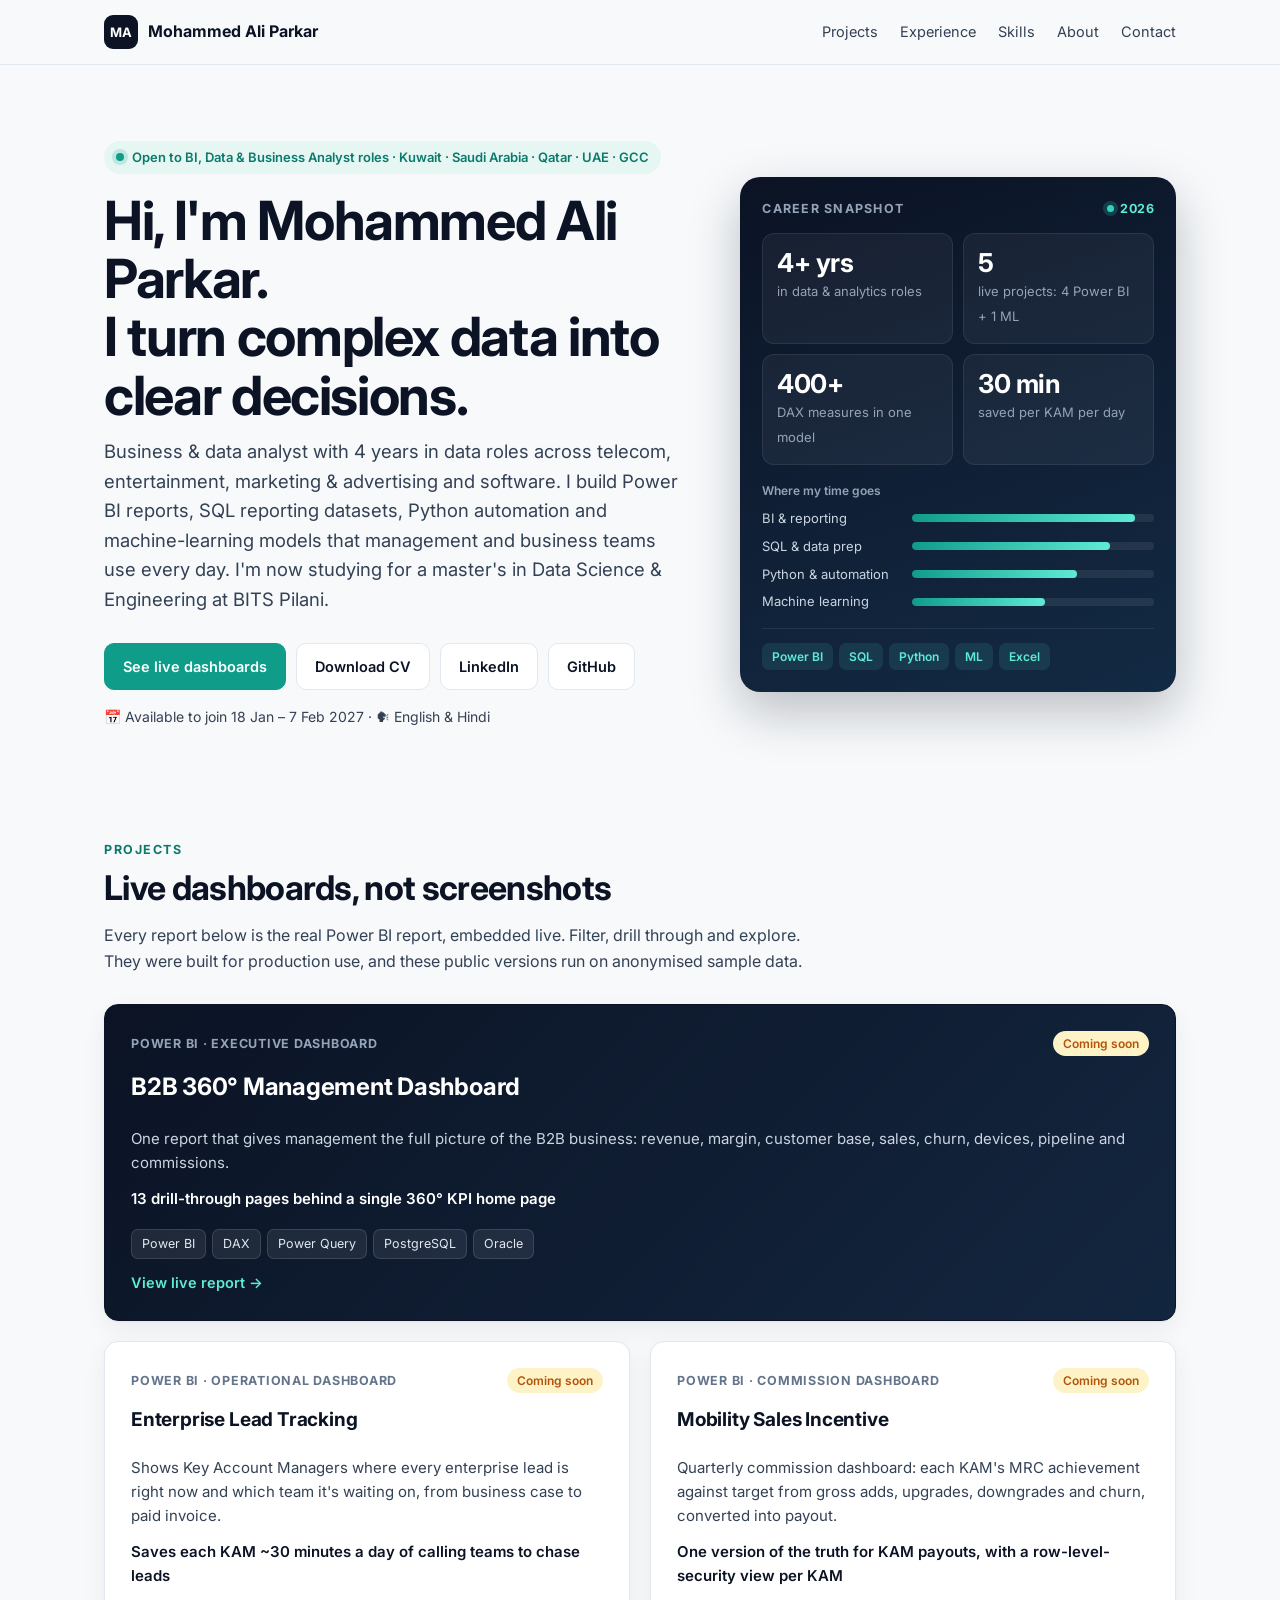
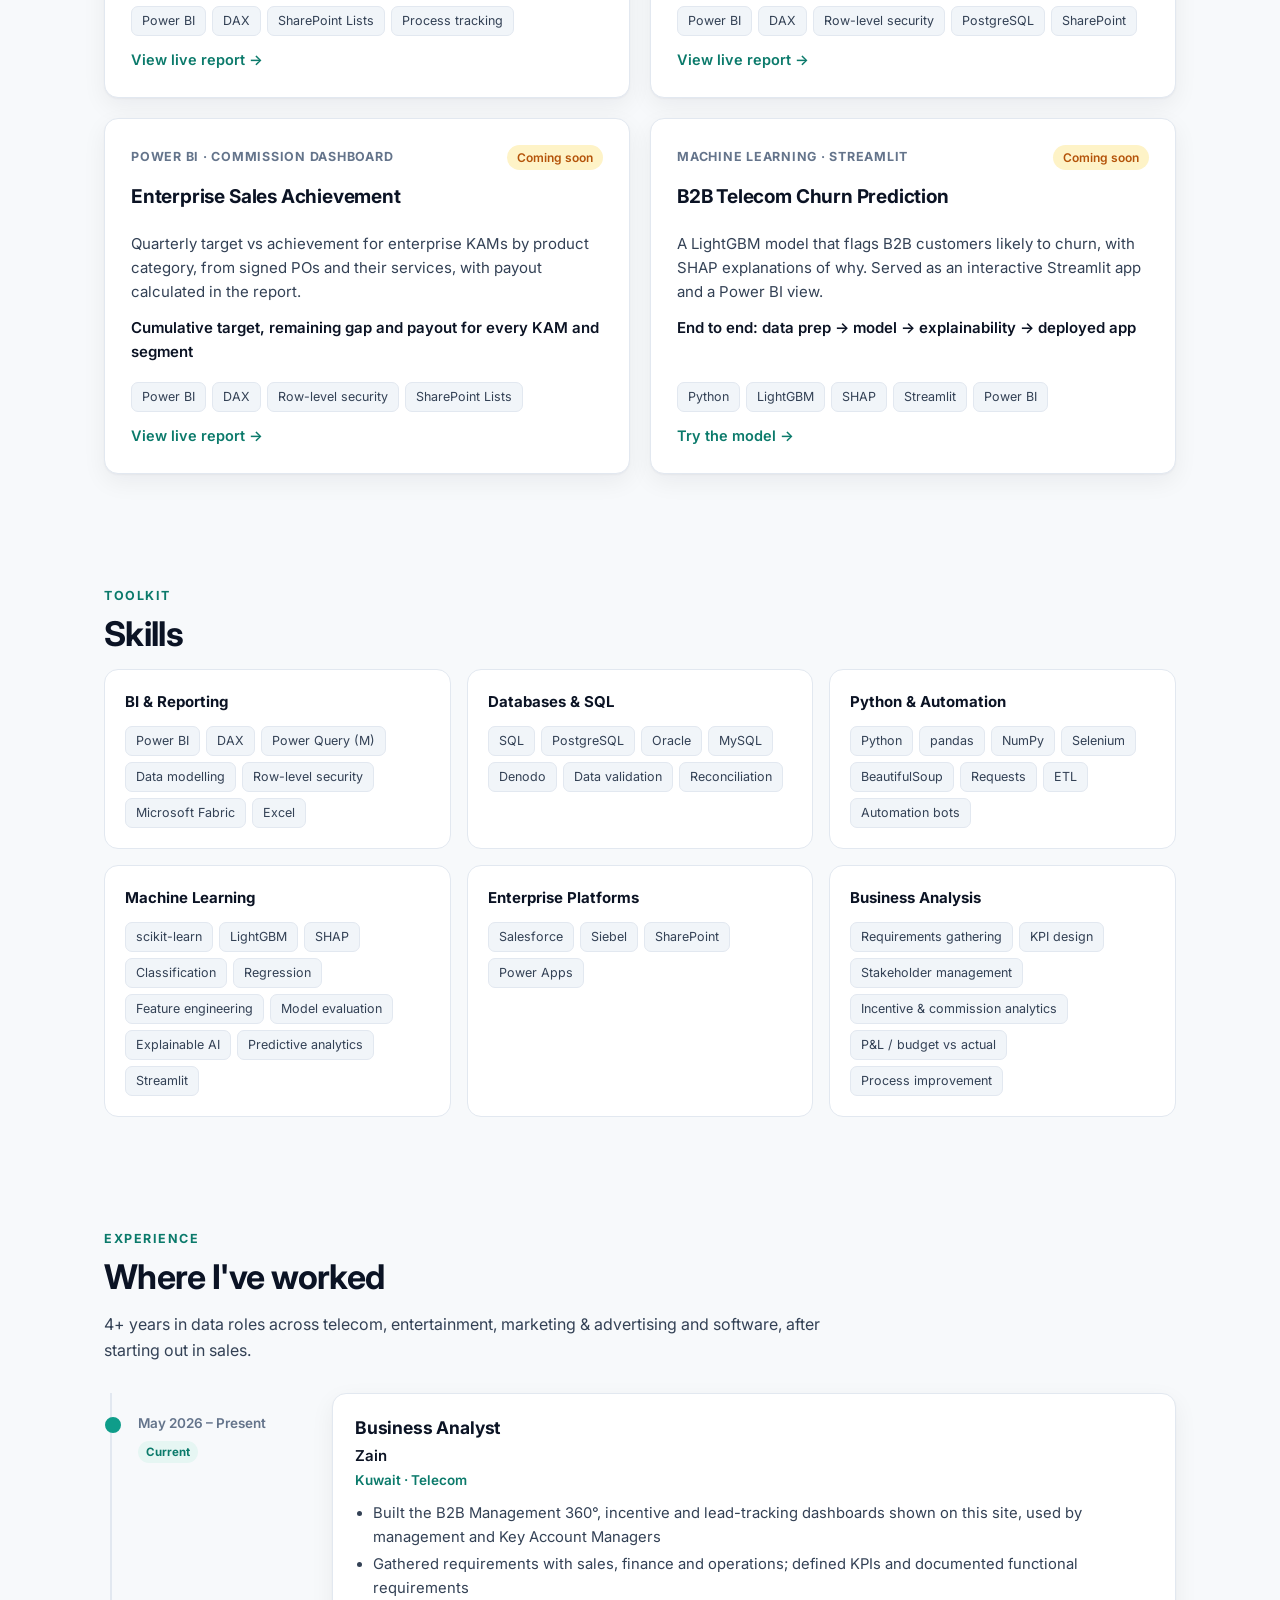
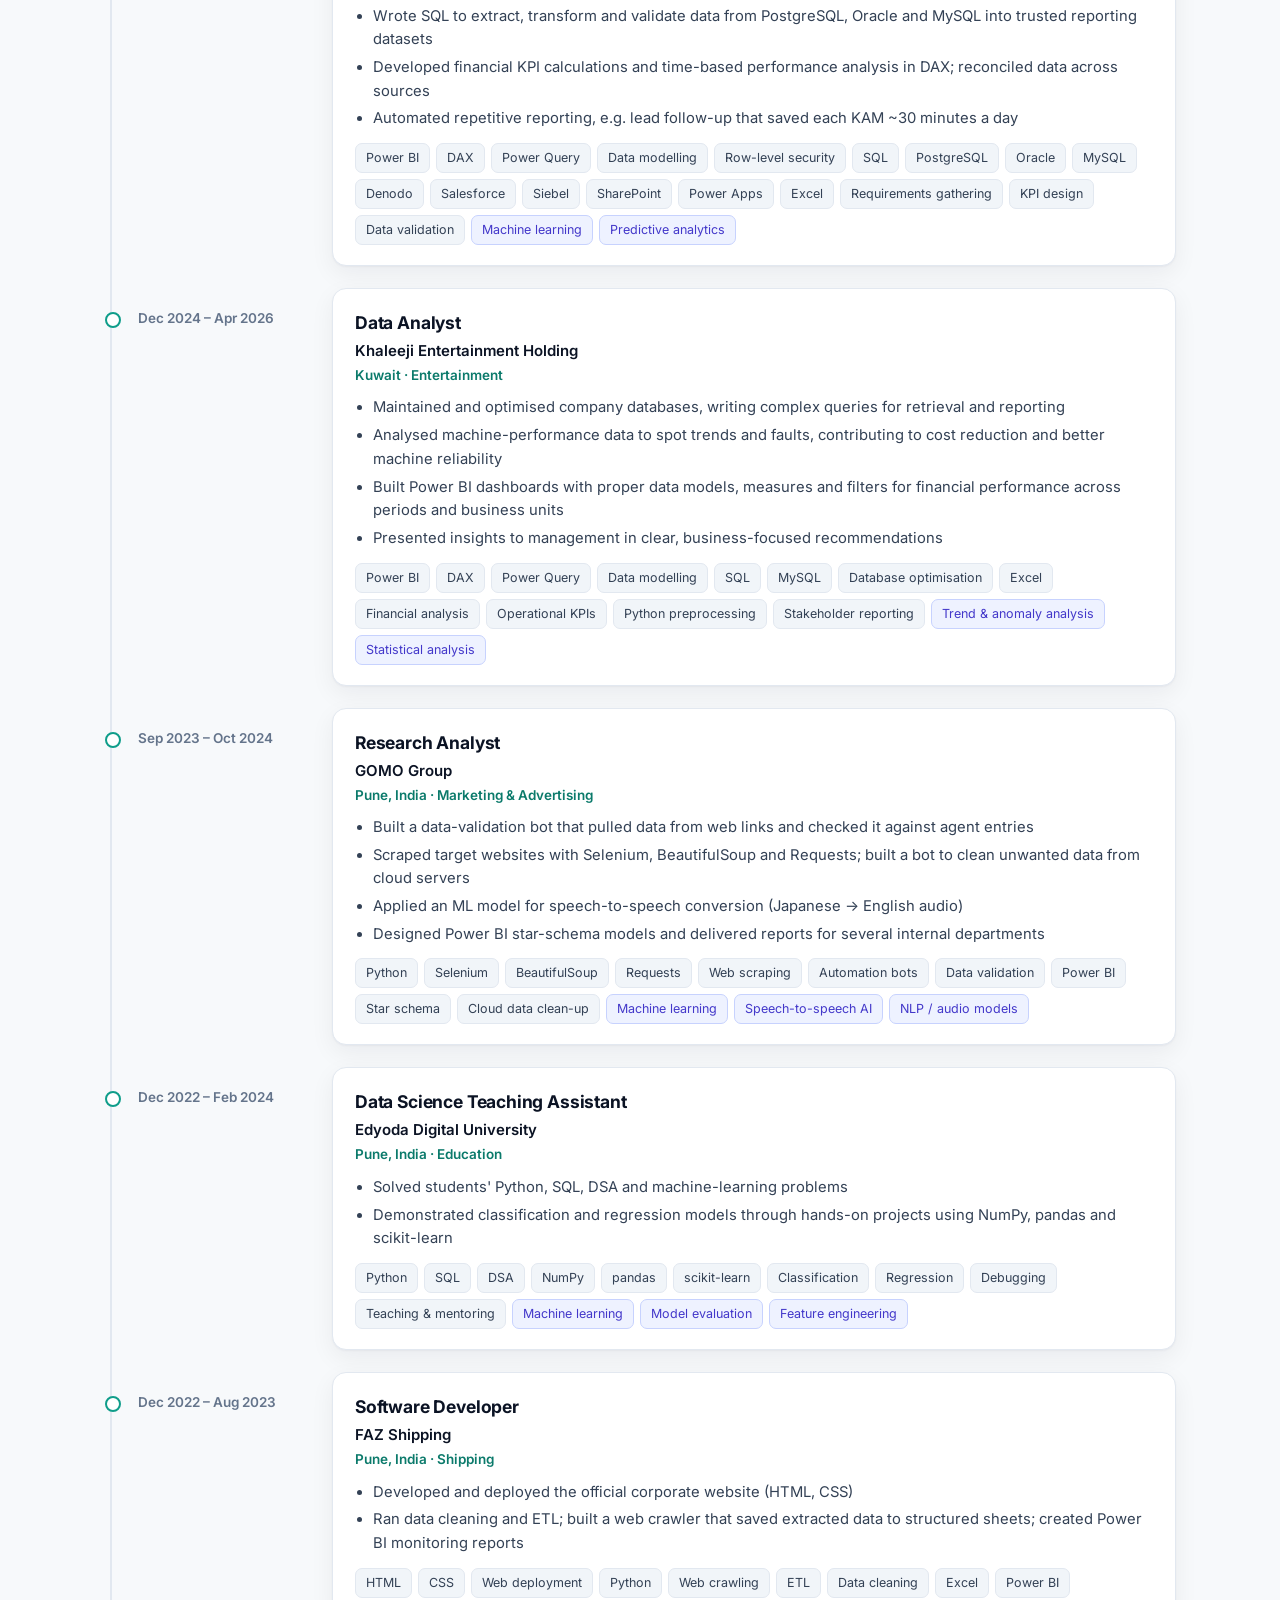
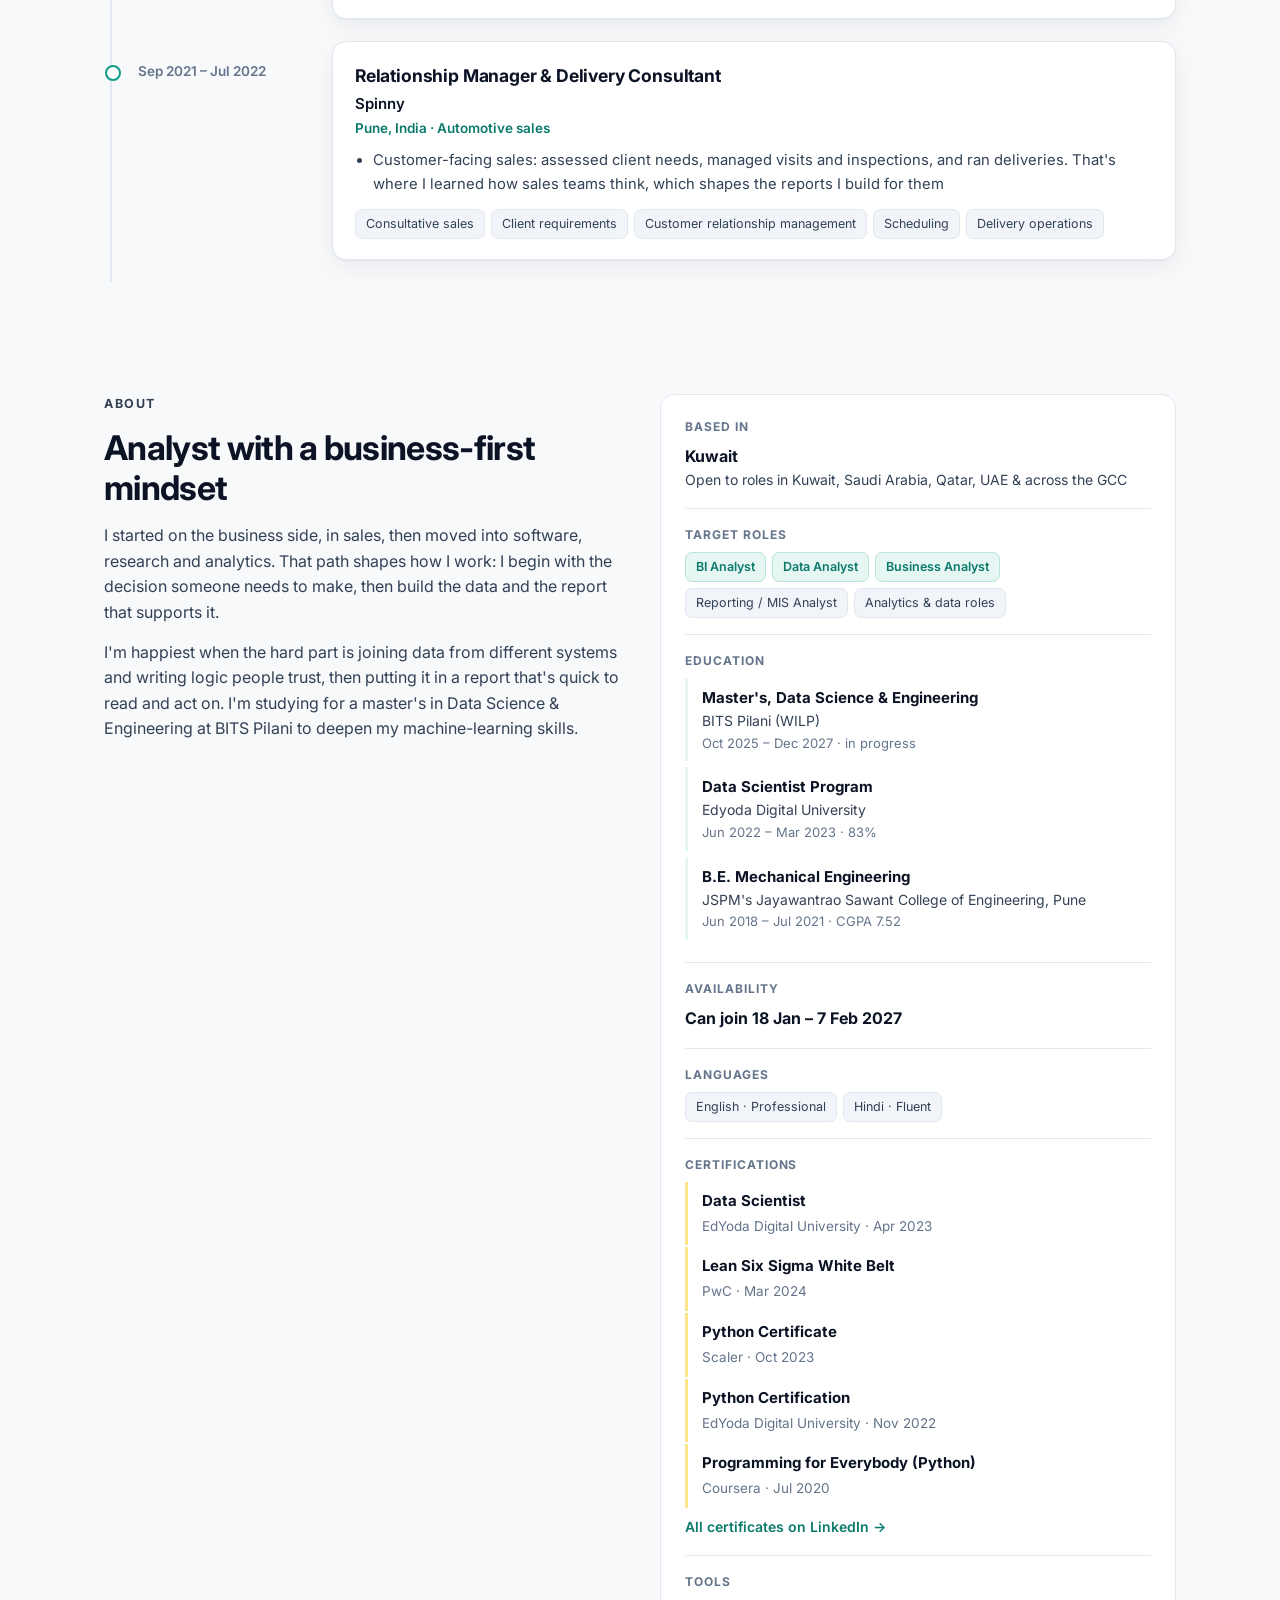
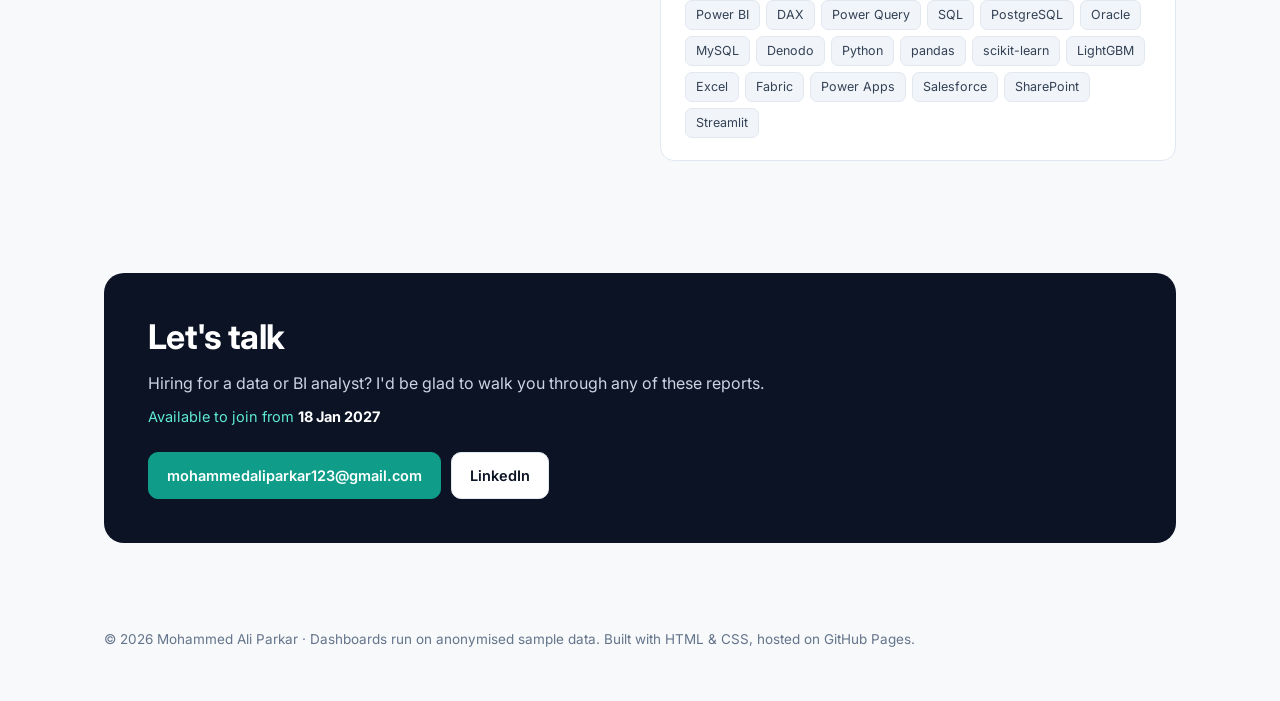
==== commit 78786c4c: "Add files via upload" ====
--- a/index.html
+++ b/index.html
@@ -6,7 +6,7 @@
 <meta property="og:image" content="https://parkar05.github.io/assets/og-image.png"><meta property="og:image:width" content="1200"><meta property="og:image:height" content="630">
 <meta name="twitter:card" content="summary_large_image"><meta name="twitter:image" content="https://parkar05.github.io/assets/og-image.png">
 <link rel="icon" type="image/svg+xml" href="assets/favicon.svg"><link rel="icon" type="image/png" sizes="64x64" href="assets/favicon-64.png"><link rel="apple-touch-icon" href="assets/apple-touch-icon.png"><meta name="theme-color" content="#0B1324">
-<link rel="preconnect" href="https://fonts.googleapis.com"><link rel="preconnect" href="https://fonts.gstatic.com" crossorigin><link href="https://fonts.googleapis.com/css2?family=Inter:wght@400;500;600;700;800&family=JetBrains+Mono:wght@400;500&display=swap" rel="stylesheet"><link rel="stylesheet" href="assets/style.css?v=9"></head><body>
+<link rel="preconnect" href="https://fonts.googleapis.com"><link rel="preconnect" href="https://fonts.gstatic.com" crossorigin><link href="https://fonts.googleapis.com/css2?family=Inter:wght@400;500;600;700;800&family=JetBrains+Mono:wght@400;500&display=swap" rel="stylesheet"><link rel="stylesheet" href="assets/style.css?v=10"></head><body>
 <nav class="nav"><div class="wrap"><a class="brand" href="index.html"><span class="badge" data-initials></span><span data-name></span></a>
 <button class="menu-btn" aria-label="Open menu" aria-expanded="false"><span></span><span></span><span></span></button><div class="nav-links"><a href="index.html#projects" class="keep">Projects</a><a href="index.html#experience">Experience</a><a href="index.html#skills">Skills</a><a href="index.html#about">About</a><a href="index.html#contact" class="keep">Contact</a></div></div></nav>
 <main>
@@ -63,11 +63,11 @@
 <div class="edu"><b>B.E. Mechanical Engineering</b><span>JSPM's Jayawantrao Sawant College of Engineering, Pune</span><em>Jun 2018 – Jul 2021 · CGPA 7.52</em></div></div>
 <div class="fact"><small>Availability</small><b>Can join 18 Jan – 7 Feb 2027</b></div>
 <div class="fact"><small>Languages</small><div class="chips"><span class="chip">English · Professional</span><span class="chip">Hindi · Fluent</span></div></div>
-<div class="fact"><small>Certifications</small><div class="cert"><b data-cert-name>Data Science Certificate</b><span data-cert-issuer></span><a data-cert-link href="https://www.linkedin.com/in/mohammedaliparkar/details/certifications/" target="_blank" rel="noopener">View on LinkedIn →</a></div></div>
+<div class="fact"><small>Certifications</small><div class="certs" data-certs></div><a class="certs-all" href="https://www.linkedin.com/in/mohammedaliparkar/details/certifications/" target="_blank" rel="noopener">All certificates on LinkedIn →</a></div>
 <div class="fact"><small>Tools</small><div class="chips"><span class="chip">Power BI</span><span class="chip">DAX</span><span class="chip">Power Query</span><span class="chip">SQL</span><span class="chip">PostgreSQL</span><span class="chip">Oracle</span><span class="chip">MySQL</span><span class="chip">Denodo</span><span class="chip">Python</span><span class="chip">pandas</span><span class="chip">scikit-learn</span><span class="chip">LightGBM</span><span class="chip">Excel</span><span class="chip">Fabric</span><span class="chip">Power Apps</span><span class="chip">Salesforce</span><span class="chip">SharePoint</span><span class="chip">Streamlit</span></div></div>
 </div></div></section>
 
 <section id="contact"><div class="wrap"><div class="contact"><div><h2>Let's talk</h2><p>Hiring for a data or BI analyst? I'd be glad to walk you through any of these reports.</p><p class="avail">Available to join from <b>18 Jan 2027</b></p></div>
 <div class="cta"><a class="btn primary" data-email href="#"><span data-email-text></span></a><a class="btn" data-linkedin href="#" target="_blank" rel="noopener">LinkedIn</a></div></div></div></section>
 </main><footer><div class="wrap">© <span data-year></span> <span data-name></span> · Dashboards run on anonymised sample data. Built with HTML &amp; CSS, hosted on GitHub Pages.</div></footer>
-<script>(function(){var b=document.querySelector(".menu-btn"),n=document.querySelector(".nav");if(!b||!n)return;b.onclick=function(){var o=n.classList.toggle("menu-open");b.setAttribute("aria-expanded",o?"true":"false")};document.querySelectorAll(".nav-links a").forEach(function(a){a.addEventListener("click",function(){n.classList.remove("menu-open")})})})();</script><script src="assets/config.js?v=9"></script><script src="assets/site.js?v=9"></script></body></html>+<script>(function(){var b=document.querySelector(".menu-btn"),n=document.querySelector(".nav");if(!b||!n)return;b.onclick=function(){var o=n.classList.toggle("menu-open");b.setAttribute("aria-expanded",o?"true":"false")};document.querySelectorAll(".nav-links a").forEach(function(a){a.addEventListener("click",function(){n.classList.remove("menu-open")})})})();</script><script src="assets/config.js?v=10"></script><script src="assets/site.js?v=10"></script></body></html>
--- a/assets/style.css
+++ b/assets/style.css
@@ -275,3 +275,9 @@
 .embed.video{padding-top:56.25%}
 .photo-wrap{margin:0 0 18px}
 .photo{width:120px;height:120px;border-radius:50%;object-fit:cover;border:4px solid #fff;box-shadow:var(--shadow)}
+.certs{display:flex;flex-direction:column;gap:2px}
+.certi{padding:7px 0 7px 14px;border-left:3px solid #FDE68A}
+.certi b{display:block;font-size:15px}
+.certi b a{color:var(--ink)}
+.certi span{font-size:13.5px;color:var(--muted)}
+.certs-all{display:inline-block;margin-top:8px;font-size:14px;font-weight:600}
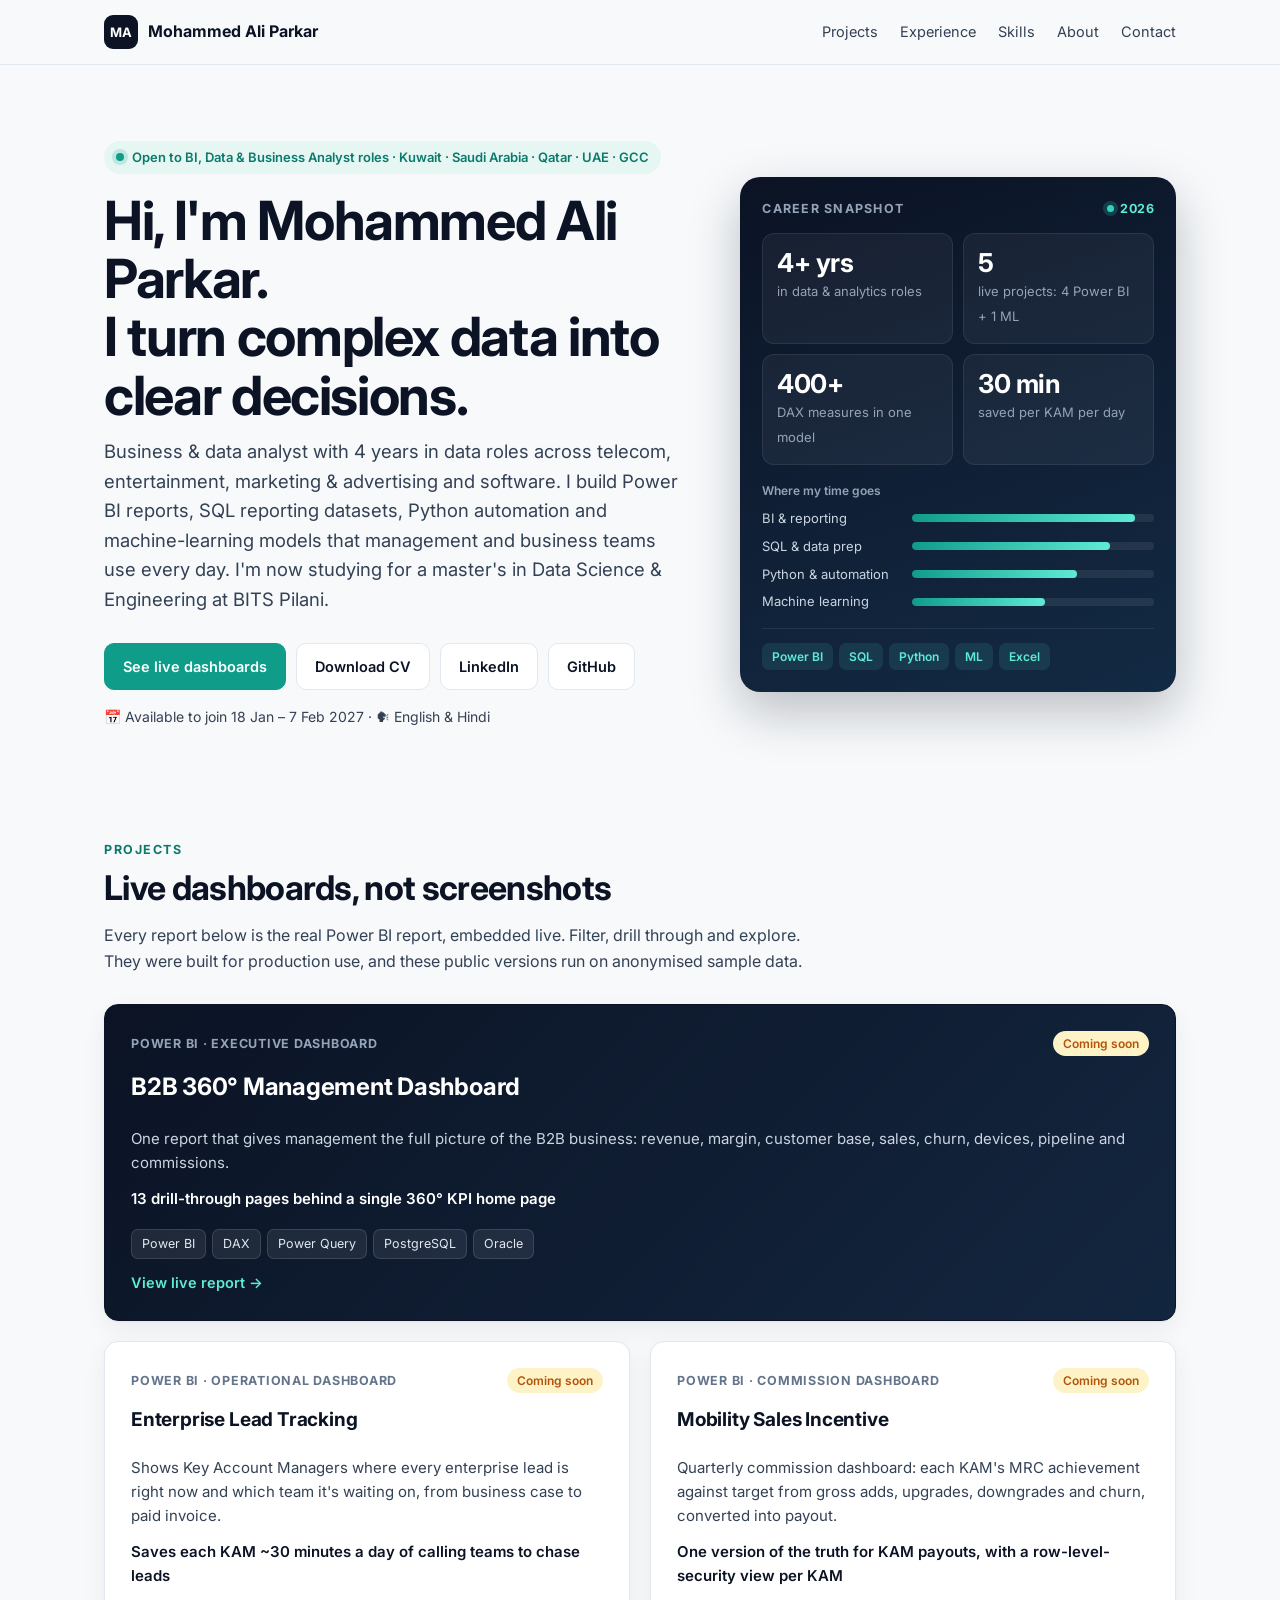
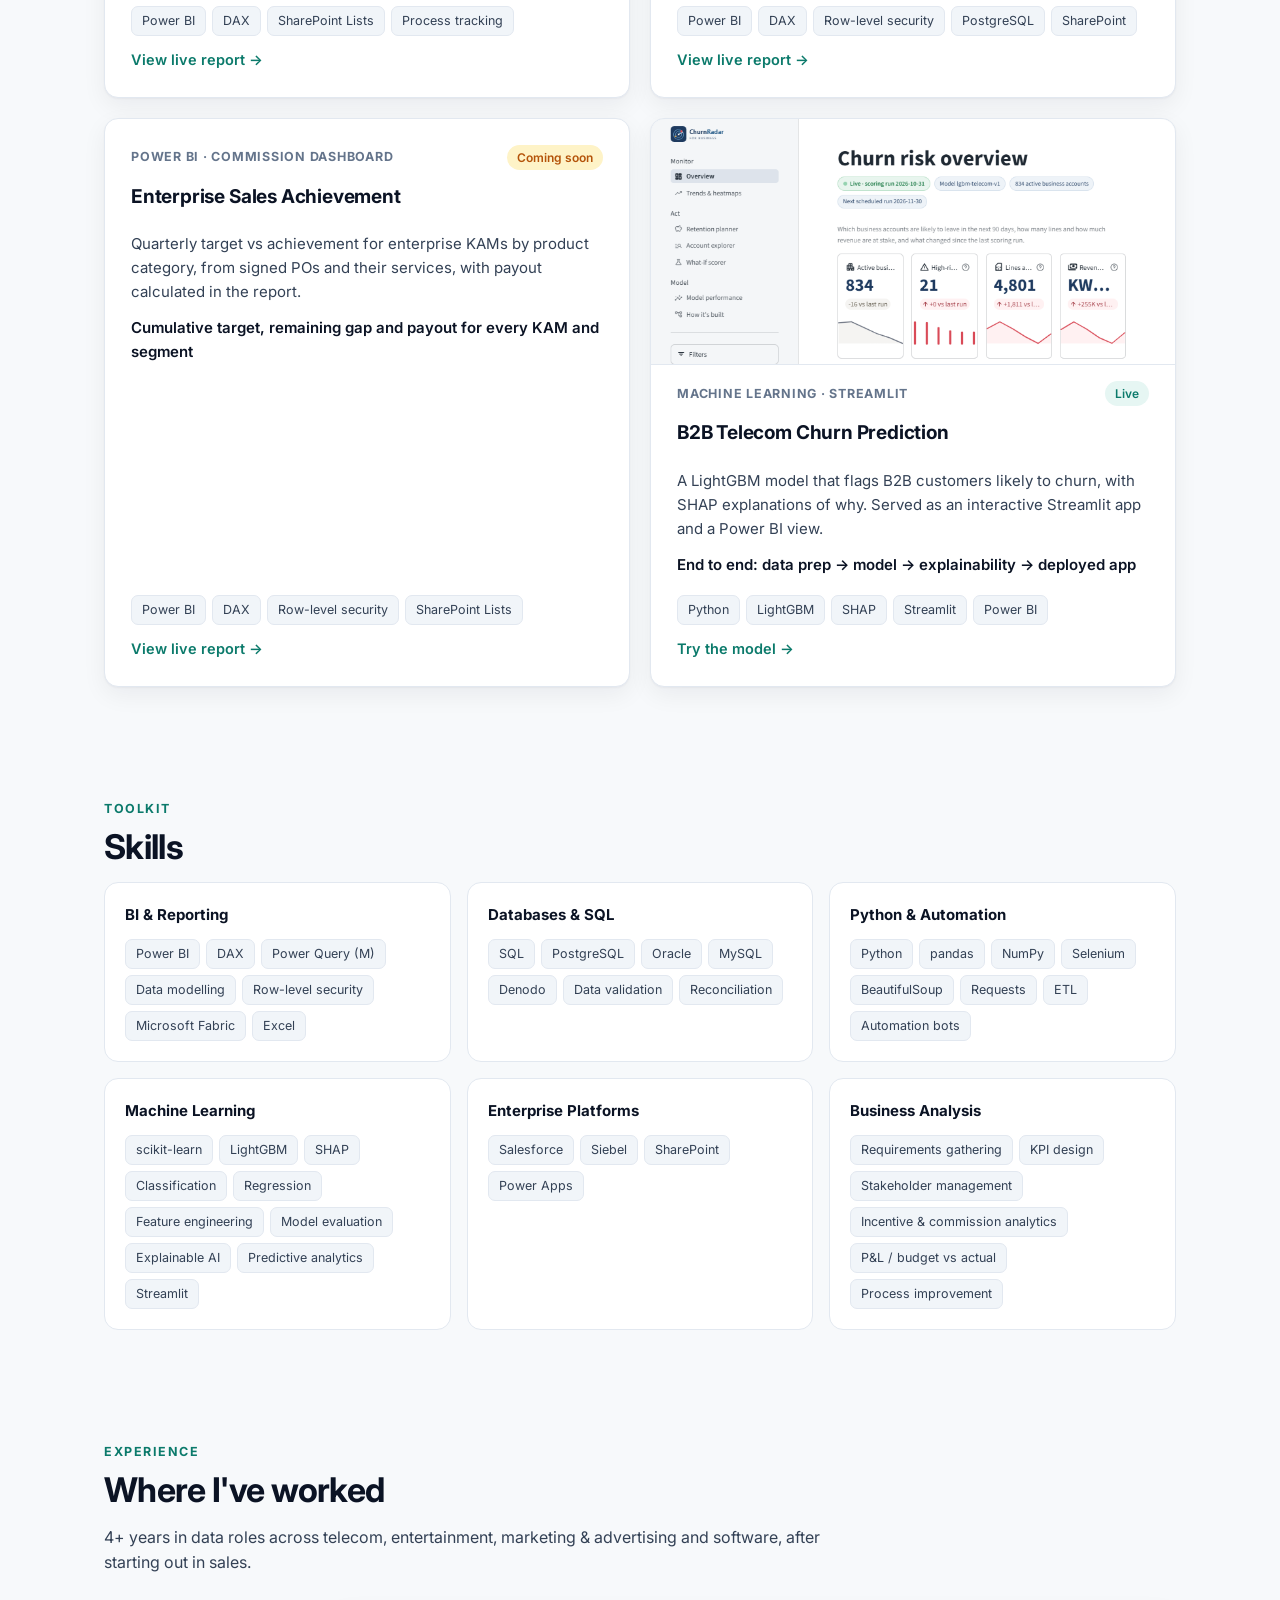
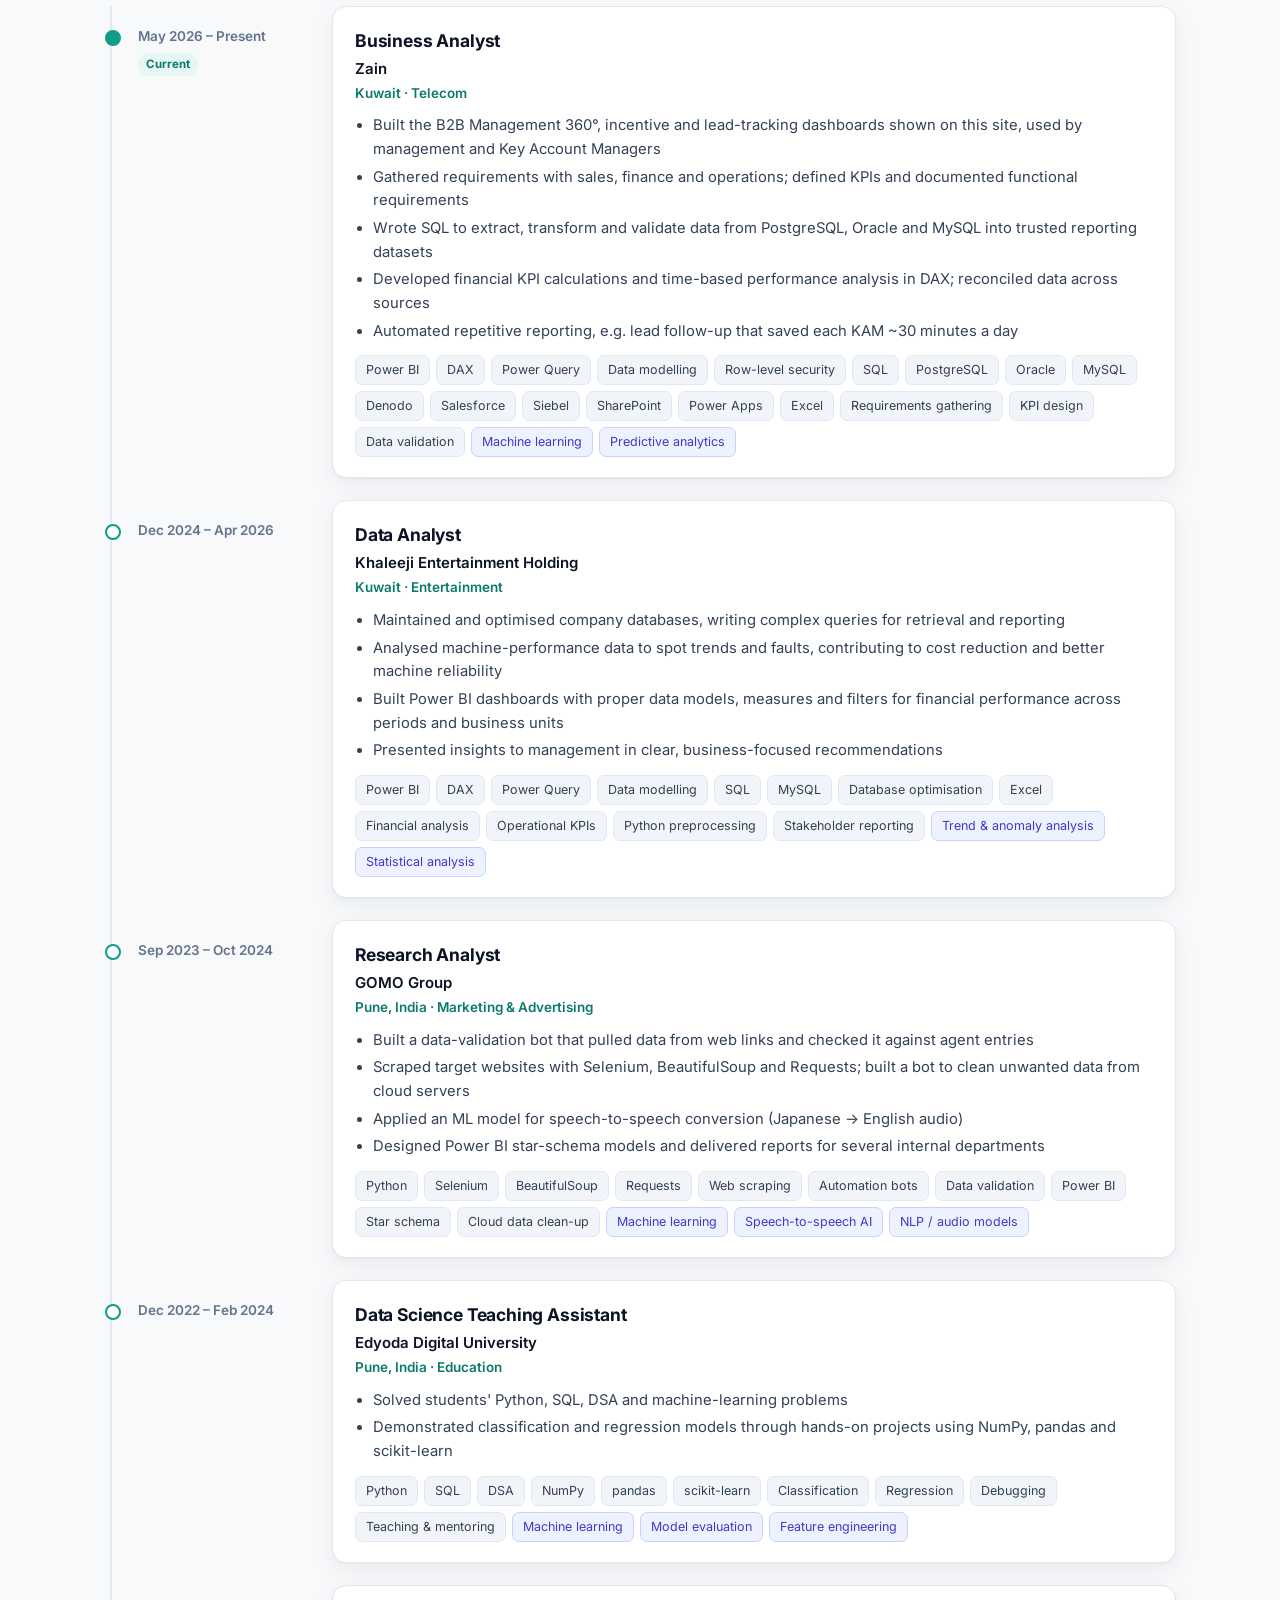
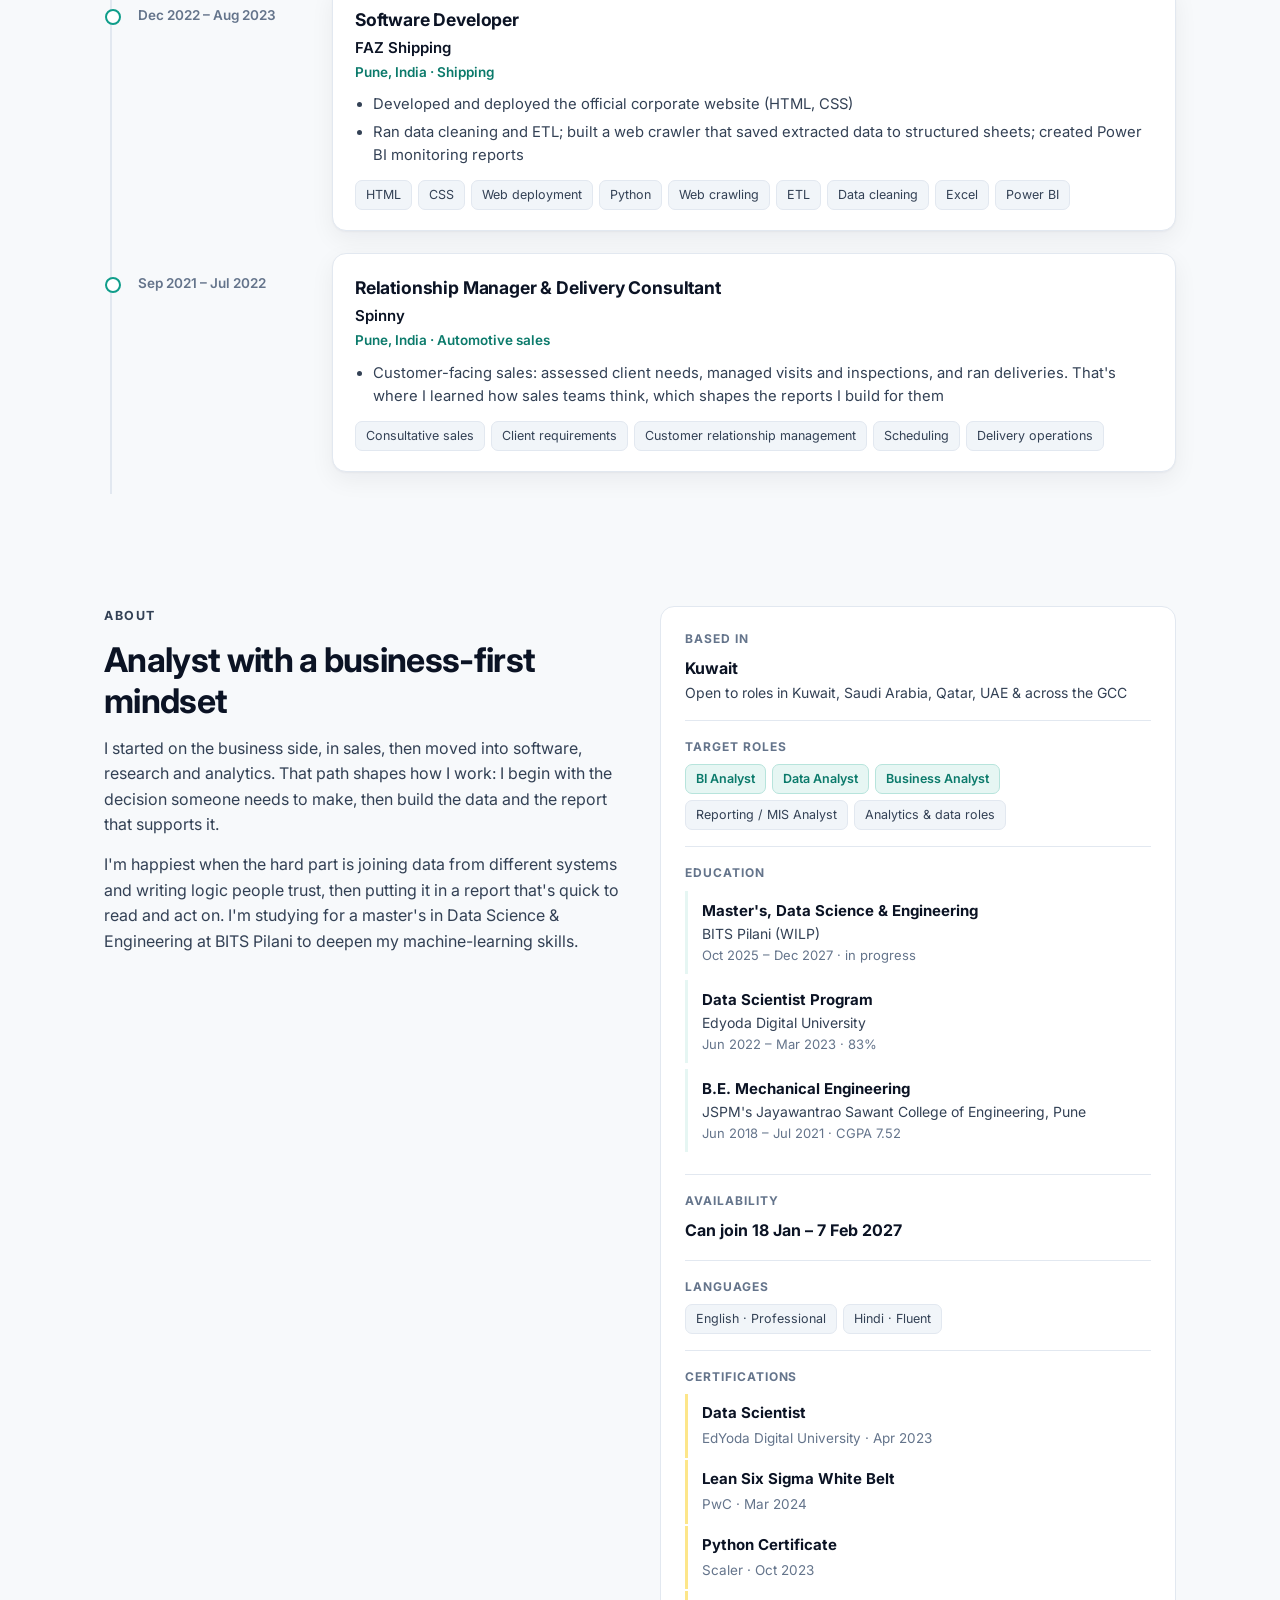
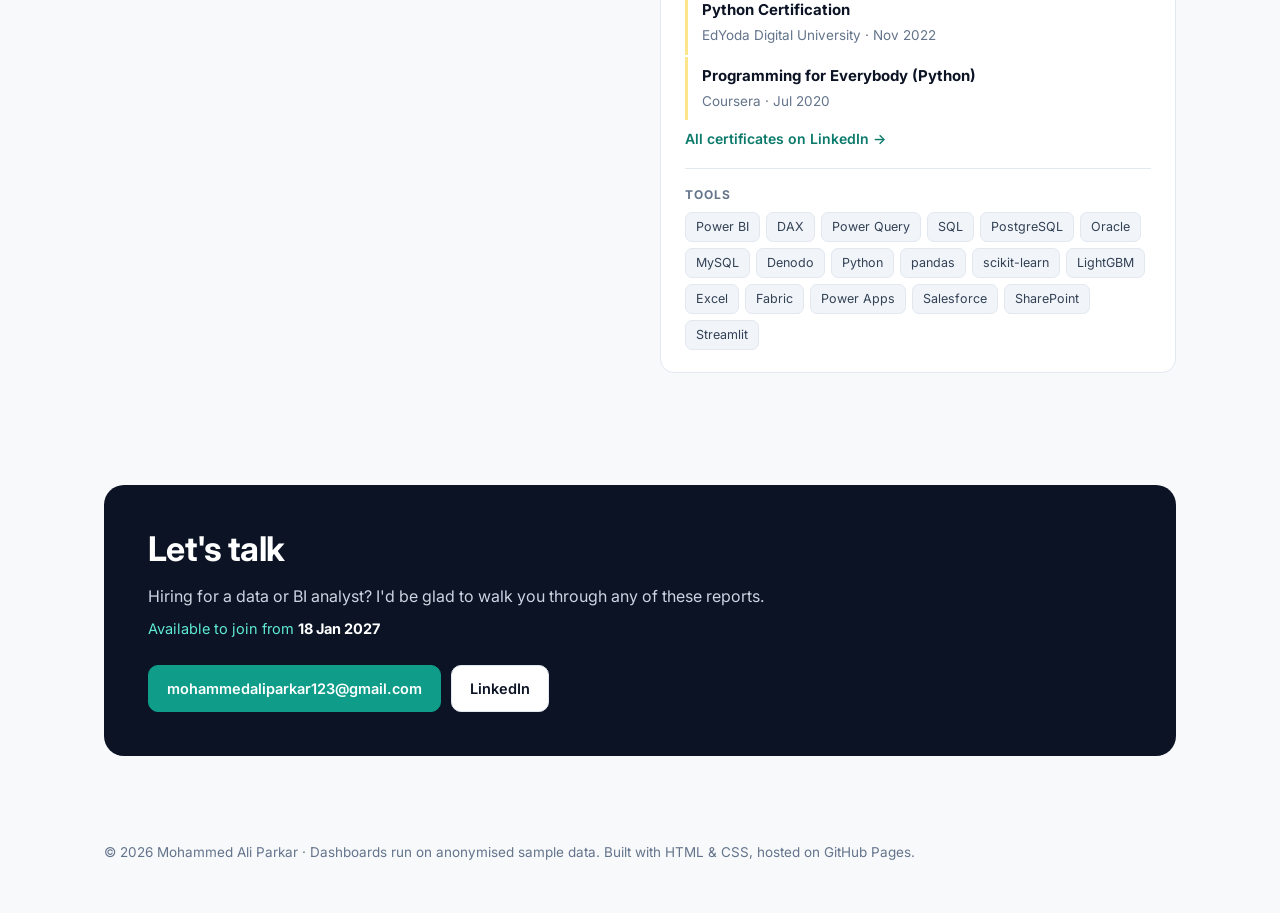
==== commit c47d5e60: "Add files via upload" ====
--- a/index.html
+++ b/index.html
@@ -6,7 +6,7 @@
 <meta property="og:image" content="https://parkar05.github.io/assets/og-image.png"><meta property="og:image:width" content="1200"><meta property="og:image:height" content="630">
 <meta name="twitter:card" content="summary_large_image"><meta name="twitter:image" content="https://parkar05.github.io/assets/og-image.png">
 <link rel="icon" type="image/svg+xml" href="assets/favicon.svg"><link rel="icon" type="image/png" sizes="64x64" href="assets/favicon-64.png"><link rel="apple-touch-icon" href="assets/apple-touch-icon.png"><meta name="theme-color" content="#0B1324">
-<link rel="preconnect" href="https://fonts.googleapis.com"><link rel="preconnect" href="https://fonts.gstatic.com" crossorigin><link href="https://fonts.googleapis.com/css2?family=Inter:wght@400;500;600;700;800&family=JetBrains+Mono:wght@400;500&display=swap" rel="stylesheet"><link rel="stylesheet" href="assets/style.css?v=10"></head><body>
+<link rel="preconnect" href="https://fonts.googleapis.com"><link rel="preconnect" href="https://fonts.gstatic.com" crossorigin><link href="https://fonts.googleapis.com/css2?family=Inter:wght@400;500;600;700;800&family=JetBrains+Mono:wght@400;500&display=swap" rel="stylesheet"><link rel="stylesheet" href="assets/style.css?v=11"></head><body>
 <nav class="nav"><div class="wrap"><a class="brand" href="index.html"><span class="badge" data-initials></span><span data-name></span></a>
 <button class="menu-btn" aria-label="Open menu" aria-expanded="false"><span></span><span></span><span></span></button><div class="nav-links"><a href="index.html#projects" class="keep">Projects</a><a href="index.html#experience">Experience</a><a href="index.html#skills">Skills</a><a href="index.html#about">About</a><a href="index.html#contact" class="keep">Contact</a></div></div></nav>
 <main>
@@ -70,4 +70,4 @@
 <section id="contact"><div class="wrap"><div class="contact"><div><h2>Let's talk</h2><p>Hiring for a data or BI analyst? I'd be glad to walk you through any of these reports.</p><p class="avail">Available to join from <b>18 Jan 2027</b></p></div>
 <div class="cta"><a class="btn primary" data-email href="#"><span data-email-text></span></a><a class="btn" data-linkedin href="#" target="_blank" rel="noopener">LinkedIn</a></div></div></div></section>
 </main><footer><div class="wrap">© <span data-year></span> <span data-name></span> · Dashboards run on anonymised sample data. Built with HTML &amp; CSS, hosted on GitHub Pages.</div></footer>
-<script>(function(){var b=document.querySelector(".menu-btn"),n=document.querySelector(".nav");if(!b||!n)return;b.onclick=function(){var o=n.classList.toggle("menu-open");b.setAttribute("aria-expanded",o?"true":"false")};document.querySelectorAll(".nav-links a").forEach(function(a){a.addEventListener("click",function(){n.classList.remove("menu-open")})})})();</script><script src="assets/config.js?v=10"></script><script src="assets/site.js?v=10"></script></body></html>+<script>(function(){var b=document.querySelector(".menu-btn"),n=document.querySelector(".nav");if(!b||!n)return;b.onclick=function(){var o=n.classList.toggle("menu-open");b.setAttribute("aria-expanded",o?"true":"false")};document.querySelectorAll(".nav-links a").forEach(function(a){a.addEventListener("click",function(){n.classList.remove("menu-open")})})})();</script><script src="assets/config.js?v=11"></script><script src="assets/site.js?v=11"></script></body></html>
--- a/assets/style.css
+++ b/assets/style.css
@@ -281,3 +281,15 @@
 .certi b a{color:var(--ink)}
 .certi span{font-size:13.5px;color:var(--muted)}
 .certs-all{display:inline-block;margin-top:8px;font-size:14px;font-weight:600}
+/* v11: churn click-to-launch */
+.embed.has-preview{background:#F1F5F9}
+.launch{position:absolute;inset:0;border:0;padding:0;margin:0;cursor:pointer;background:#F1F5F9;display:block;width:100%;height:100%}
+.launch img{width:100%;height:100%;object-fit:cover;object-position:top left;filter:saturate(.9);transition:.2s}
+.launch:hover img{filter:brightness(.9)}
+.launch-btn{position:absolute;left:50%;top:50%;transform:translate(-50%,-50%);background:var(--accent);color:#fff;font:600 16px Inter,sans-serif;padding:14px 22px;border-radius:12px;box-shadow:0 10px 30px rgba(11,19,36,.3)}
+.launch:hover .launch-btn{background:var(--accent-2)}
+.embed .loading{position:absolute;inset:0;display:grid;place-items:center;color:var(--muted);font-size:15px;padding:20px;text-align:center}
+.embed.live iframe{z-index:1;background:transparent}
+.wake-note{font-size:13.5px;color:var(--muted);margin:10px 0 0}
+.note.info{background:var(--accent-soft);border-color:#B7E4DC;color:#0B5E54}
+.thumb{background-position:top left}
